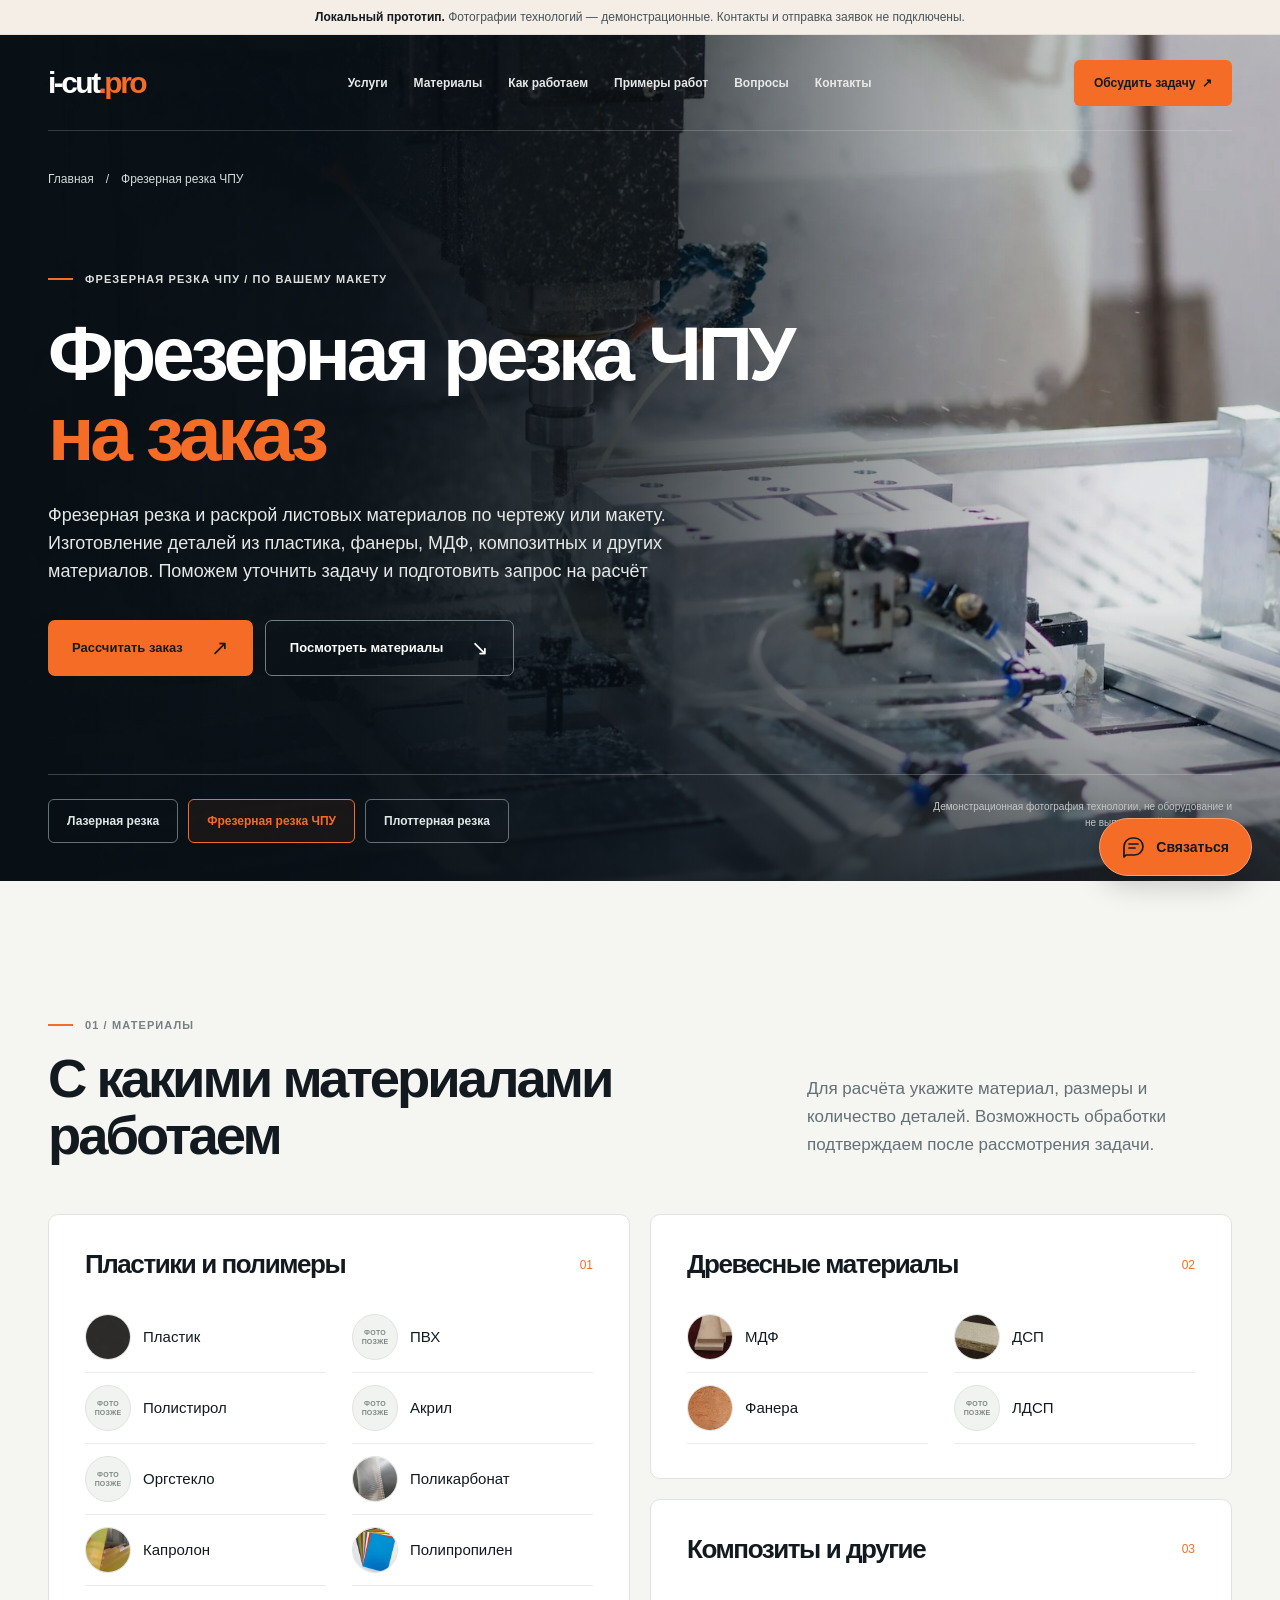
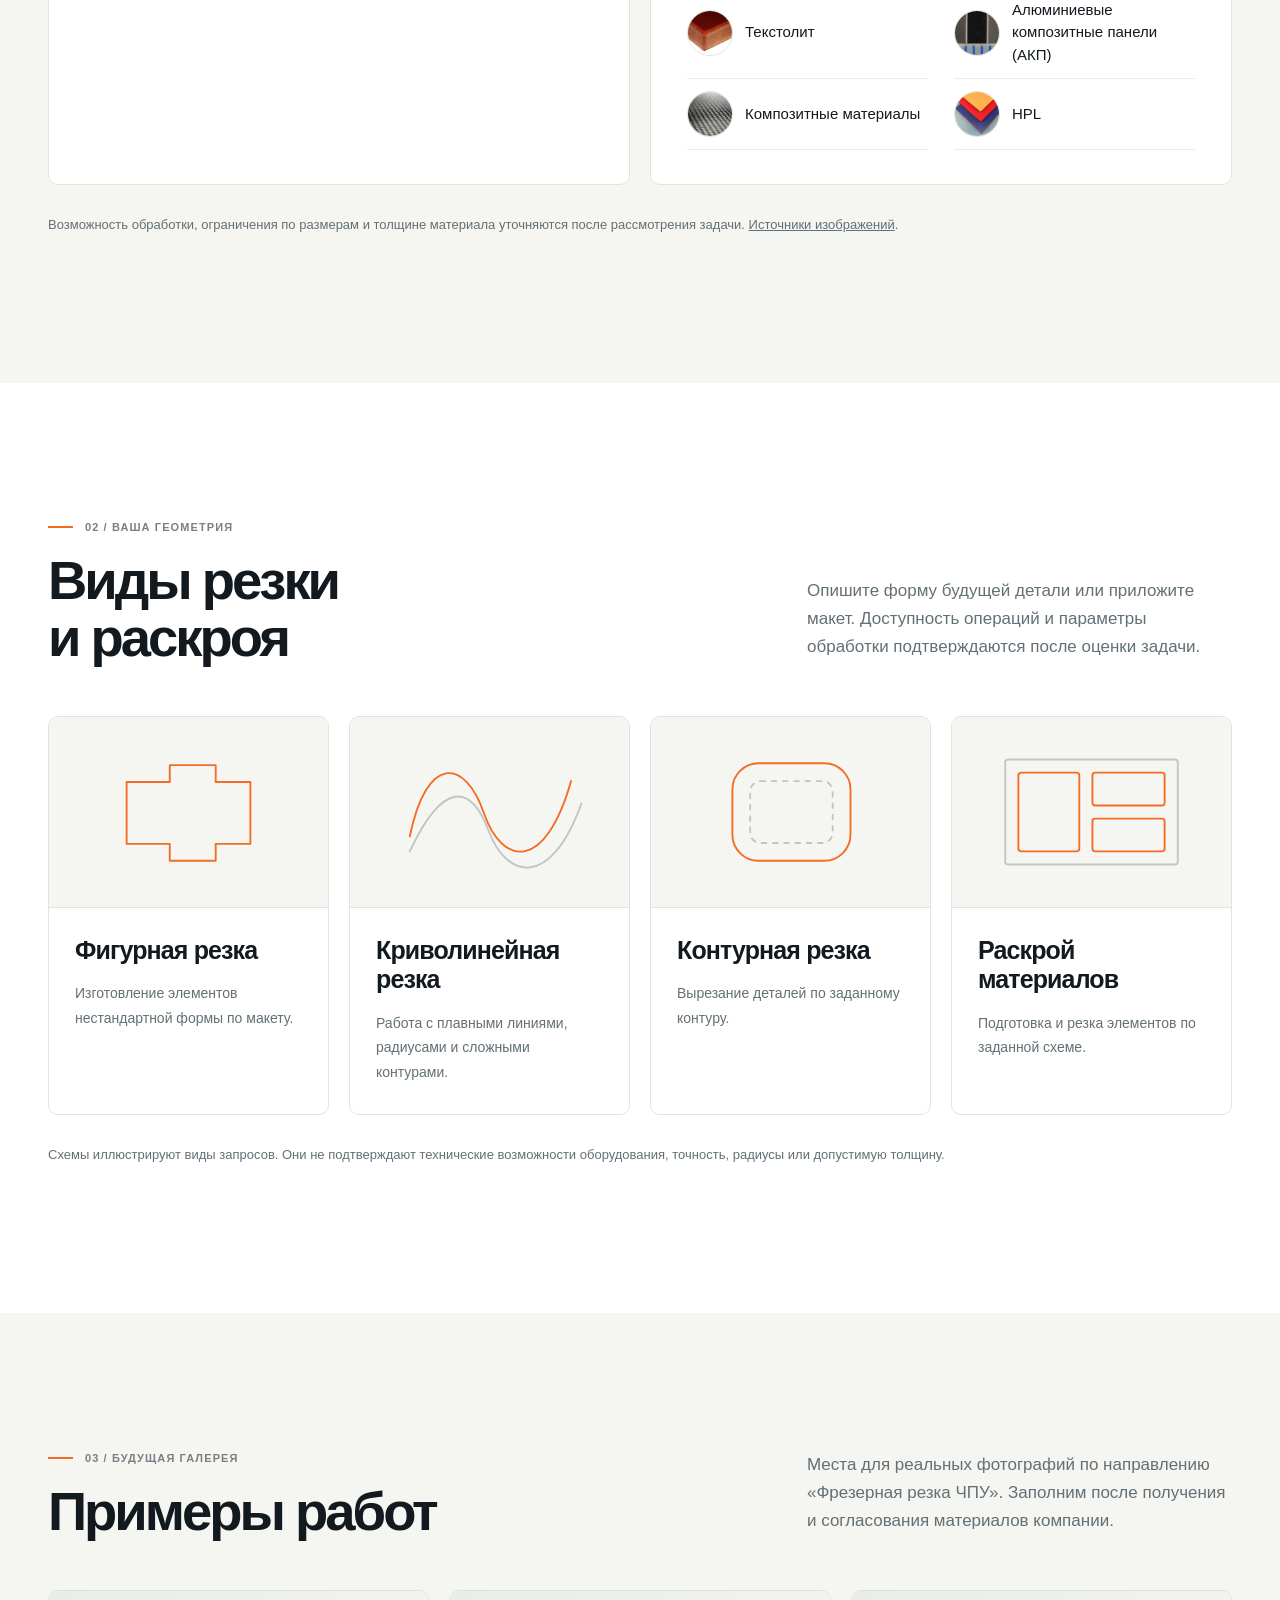
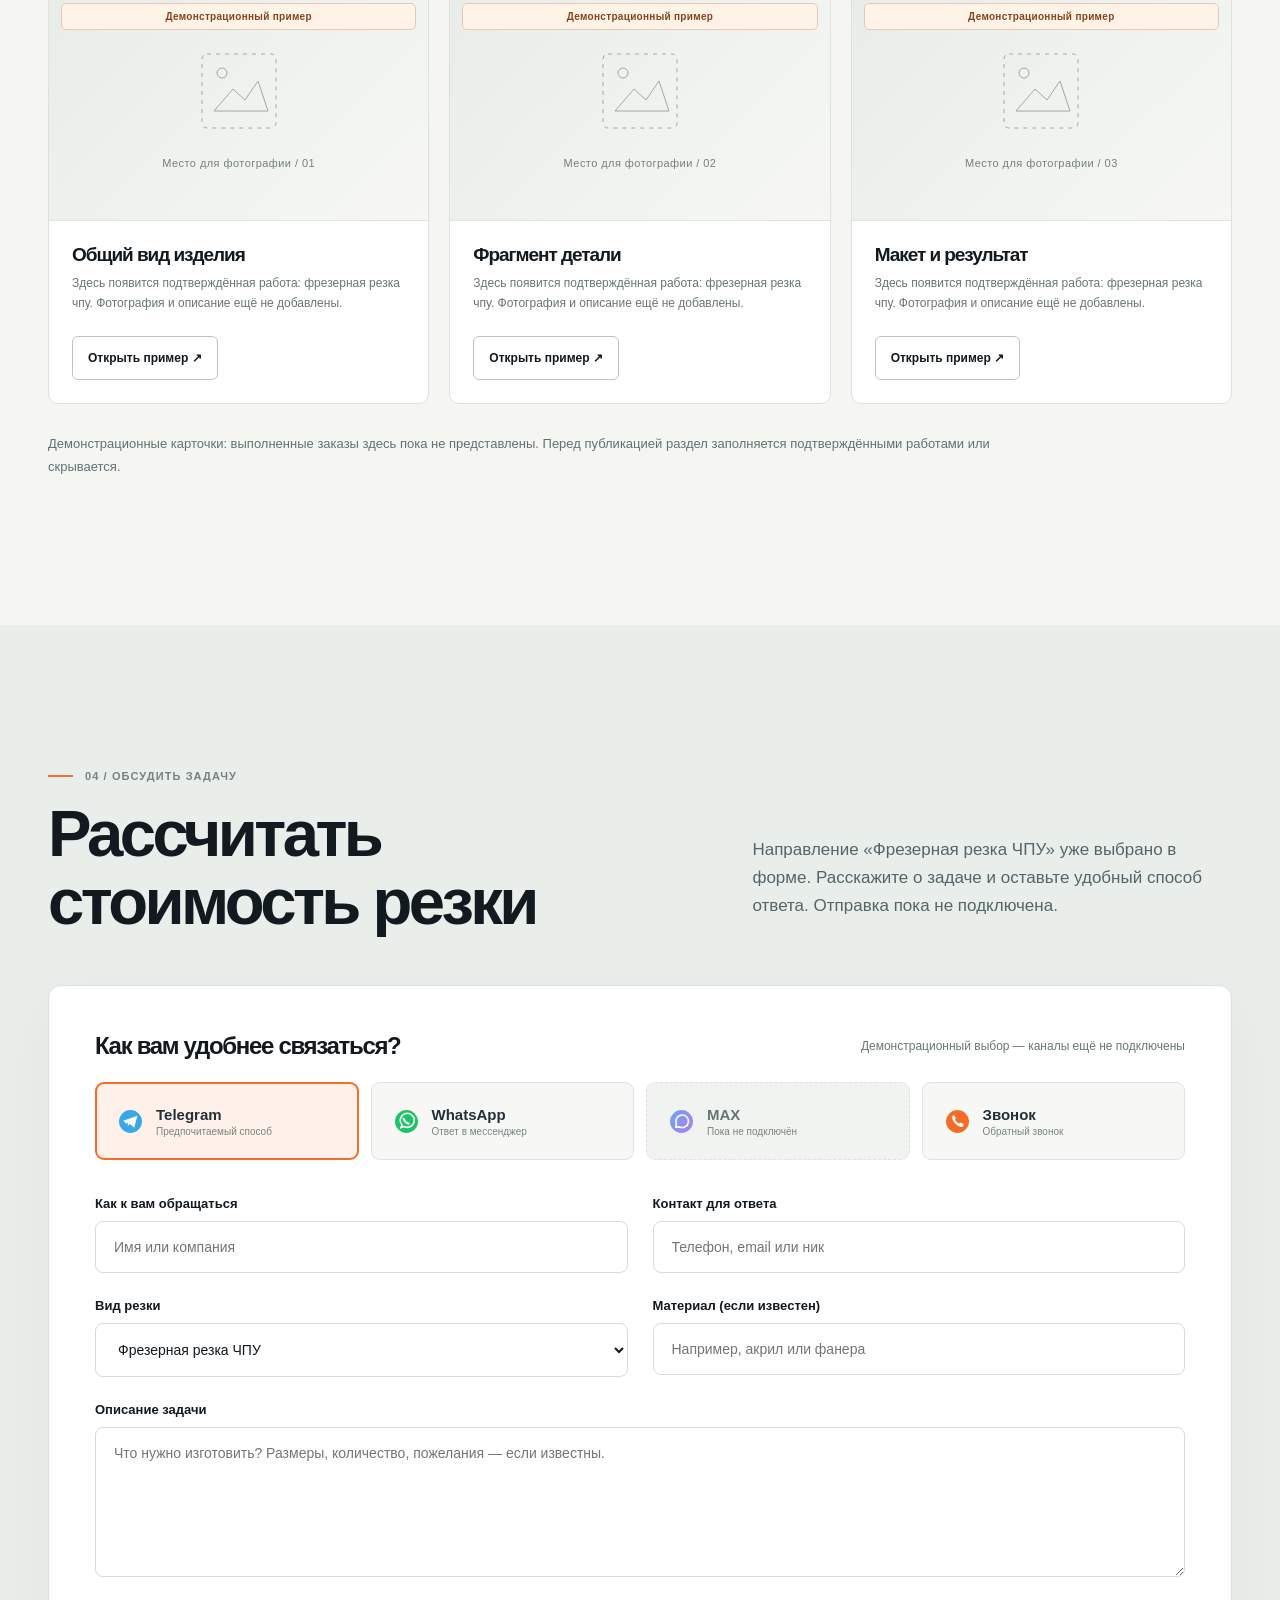
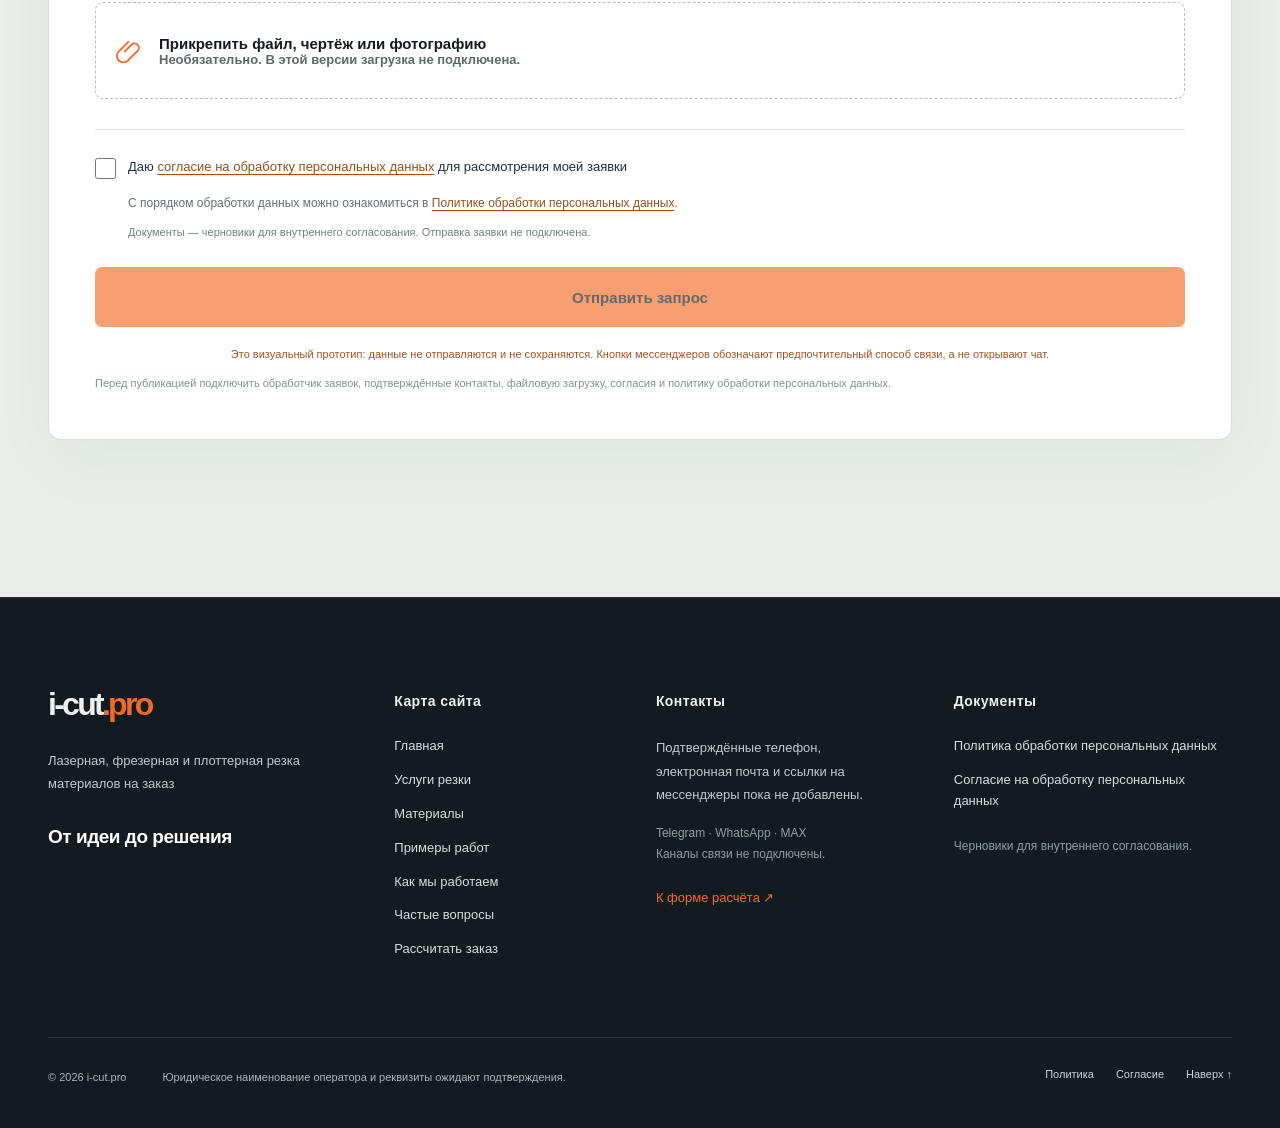
==== cnc-milling.html @ 3f5ff3dc "Prepare current i-cut preview for GitHub Pages" ====
<!doctype html>
<html lang="ru">
<head>
<meta charset="utf-8">
<meta name="viewport" content="width=device-width, initial-scale=1">
<meta name="robots" content="noindex, nofollow, noarchive">
<meta name="theme-color" content="#11191e">
<title>Фрезерная резка ЧПУ — пластик, фанера, МДФ | i-cut.pro</title>
<meta name="description" content="Фрезерная резка ЧПУ пластика, фанеры, МДФ, оргстекла, композитов и других материалов. Фигурная и контурная резка, раскрой на заказ">
<!-- Будущий canonical: включить только при согласованной публикации на финальном HTTPS-адресе.

-->
<link rel="icon" href="data:,">
<link rel="stylesheet" href="v3.css?v=hero-max-1">
<link rel="stylesheet" href="legal.css?v=2">
<link rel="stylesheet" href="sticky-images.css?v=1">
<link rel="stylesheet" href="technology-pages.css?v=3">
<script src="v3.js?v=mobile-sliders-1" defer></script>
<script src="legal-ui.js?v=2" defer></script>
<script src="sticky-header.js?v=1" defer></script>
<script src="analytics-config.js?v=2" defer></script>
<script src="analytics.js?v=2" defer></script>
<link rel="stylesheet" href="portfolio-modal.css?v=4">
<script src="portfolio-config.js?v=1" defer></script>
<script src="portfolio-data.js?v=1" defer></script>
<script src="portfolio-modal.js?v=5" defer></script>
</head>
<body class="technology-page technology-page--milling">
<a class="skip-link" href="#main">К содержанию</a>
<div class="notice"><strong>Локальный прототип.</strong> Фотографии технологий — демонстрационные. Контакты и отправка заявок не подключены.</div>
<main id="main">
<section class="hero" id="top">
<picture class="technology-visual"><img src="assets/v3-quality/milling-1600.webp" srcset="assets/v3-quality/milling-1200.webp 1200w, assets/v3-quality/milling-1600.webp 1600w" sizes="100vw" width="1600" height="1068" alt="Демонстрационное фото фрезерования детали на станке ЧПУ" fetchpriority="high" decoding="async"></picture>
<div class="shell">
<header class="header">
      <a class="logo" href="index.html?v=20261026-final-2#top" aria-label="i-cut.pro">i-cut<span>.pro</span></a>
      <button class="menu-button" type="button" aria-expanded="false" aria-controls="site-nav" aria-label="Открыть меню">Меню ☰</button>
      <nav id="site-nav" class="nav-links" aria-label="Основная навигация"><a href="index.html?v=20261026-final-2#services">Услуги</a><a href="#materials">Материалы</a><a href="index.html?v=20261026-final-2#process">Как работаем</a><a href="#portfolio">Примеры работ</a><a href="index.html?v=20261026-final-2#faq">Вопросы</a><a href="#contact">Контакты</a></nav>
      <a class="nav-cta" href="#contact">Обсудить задачу &nbsp;↗</a>
    </header>
<nav class="breadcrumbs" aria-label="Хлебные крошки"><a href="index.html?v=20261026-final-2">Главная</a><span aria-hidden="true">/</span><span aria-current="page">Фрезерная резка ЧПУ</span></nav>
<div class="hero-body"><div class="eyebrow">ФРЕЗЕРНАЯ РЕЗКА ЧПУ / ПО ВАШЕМУ МАКЕТУ</div><h1>Фрезерная резка ЧПУ<br><span>на заказ</span></h1><p class="hero-lede">Фрезерная резка и раскрой листовых материалов по чертежу или макету. Изготовление деталей из пластика, фанеры, МДФ, композитных и других материалов. Поможем уточнить задачу и подготовить запрос на расчёт</p><div class="hero-actions"><a class="btn btn-orange" href="#contact">Рассчитать заказ <span class="arrow">↗</span></a><a class="btn btn-outline-dark" href="#materials">Посмотреть материалы <span class="arrow">↘</span></a></div></div>
<div class="hero-bottom"><nav class="technology-links" aria-label="Технологии резки"><a href="laser-cutting.html?v=20261026-final-2">Лазерная резка</a><a href="cnc-milling.html?v=20261026-final-2" aria-current="page">Фрезерная резка ЧПУ</a><a href="plotter-cutting.html?v=20261026-final-2">Плоттерная резка</a></nav><p class="visual-disclaimer">Демонстрационная фотография технологии, не оборудование и не выполненный заказ i-cut.pro.</p></div>
</div></section>
<section class="section technology-materials" id="materials"><div class="shell"><div class="section-top"><div><div class="eyebrow">01 / МАТЕРИАЛЫ</div><h2>С какими материалами работаем</h2></div><p>Для расчёта укажите материал, размеры и количество деталей. Возможность обработки подтверждаем после рассмотрения задачи.</p></div><div class="material-groups material-groups--three"><article class="material-group"><div class="group-top"><h3>Пластики и полимеры</h3><span class="group-mark">01</span></div><ul class="material-list"><li data-material><img class="material-thumb" src="assets/material-thumbs-licensed-20261026/assets/plastic.webp" width="256" height="256" alt="Иллюстративный образец: пластик" loading="lazy" decoding="async"><span class="material-name">Пластик</span></li><li data-material><span class="material-thumb material-thumb--pending" role="img" aria-label="Фотография материала пока не подобрана" title="Фото пока не подобрано"><span aria-hidden="true">ФОТО<br>ПОЗЖЕ</span></span><span class="material-name">ПВХ</span></li><li data-material><span class="material-thumb material-thumb--pending" role="img" aria-label="Фотография материала пока не подобрана" title="Фото пока не подобрано"><span aria-hidden="true">ФОТО<br>ПОЗЖЕ</span></span><span class="material-name">Полистирол</span></li><li data-material><span class="material-thumb material-thumb--pending" role="img" aria-label="Фотография материала пока не подобрана" title="Фото пока не подобрано"><span aria-hidden="true">ФОТО<br>ПОЗЖЕ</span></span><span class="material-name">Акрил</span></li><li data-material><span class="material-thumb material-thumb--pending" role="img" aria-label="Фотография материала пока не подобрана" title="Фото пока не подобрано"><span aria-hidden="true">ФОТО<br>ПОЗЖЕ</span></span><span class="material-name">Оргстекло</span></li><li data-material><img class="material-thumb" src="assets/material-thumbs-licensed-20261026/assets/polycarbonate.webp" width="256" height="256" alt="Иллюстративный образец: сотовый поликарбонат" loading="lazy" decoding="async"><span class="material-name">Поликарбонат</span></li><li data-material><img class="material-thumb" src="assets/material-thumbs-licensed-20261026/assets/caprolon.webp" width="256" height="256" alt="Иллюстративный образец: капролон" loading="lazy" decoding="async"><span class="material-name">Капролон</span></li><li data-material><img class="material-thumb" src="assets/material-thumbs-licensed-20261026/assets/polypropylene.webp" width="256" height="256" alt="Иллюстративный образец: полипропилен" loading="lazy" decoding="async"><span class="material-name">Полипропилен</span></li></ul></article><article class="material-group"><div class="group-top"><h3>Древесные материалы</h3><span class="group-mark">02</span></div><ul class="material-list"><li data-material><img class="material-thumb" src="assets/material-thumbs-licensed-20261026/assets/mdf.webp" width="256" height="256" alt="Иллюстративный образец: мдф" loading="lazy" decoding="async"><span class="material-name">МДФ</span></li><li data-material><img class="material-thumb" src="assets/material-thumbs-licensed-20261026/assets/chipboard.webp" width="256" height="256" alt="Иллюстративный образец: дсп" loading="lazy" decoding="async"><span class="material-name">ДСП</span></li><li data-material><img class="material-thumb" src="assets/material-thumbs-licensed-20261026/assets/plywood.webp" width="256" height="256" alt="Иллюстративный образец: фанера" loading="lazy" decoding="async"><span class="material-name">Фанера</span></li><li data-material><span class="material-thumb material-thumb--pending" role="img" aria-label="Фотография материала пока не подобрана" title="Фото пока не подобрано"><span aria-hidden="true">ФОТО<br>ПОЗЖЕ</span></span><span class="material-name">ЛДСП</span></li></ul></article><article class="material-group"><div class="group-top"><h3>Композиты и другие</h3><span class="group-mark">03</span></div><ul class="material-list"><li data-material><img class="material-thumb" src="assets/material-thumbs-licensed-20261026/assets/textolite.webp" width="256" height="256" alt="Иллюстративный образец: текстолит" loading="lazy" decoding="async"><span class="material-name">Текстолит</span></li><li data-material><img class="material-thumb" src="assets/material-thumbs-licensed-20261026/assets/acp.webp" width="256" height="256" alt="Иллюстративный образец: алюминиевые композитные панели (акп)" loading="lazy" decoding="async"><span class="material-name">Алюминиевые композитные панели (АКП)</span></li><li data-material><img class="material-thumb" src="assets/material-thumbs-licensed-20261026/assets/composites.webp" width="256" height="256" alt="Иллюстративный образец: углепластик — пример композитного материала" loading="lazy" decoding="async"><span class="material-name">Композитные материалы</span></li><li data-material><img class="material-thumb" src="assets/material-thumbs-licensed-20261026/assets/hpl.webp" width="256" height="256" alt="Иллюстративный образец: hpl" loading="lazy" decoding="async"><span class="material-name">HPL</span></li></ul></article></div><p class="technology-footnote">Возможность обработки, ограничения по размерам и толщине материала уточняются после рассмотрения задачи. <a href="assets/material-thumbs-licensed-20261026/attribution.html">Источники изображений</a>.</p></div></section>
<section class="section" id="cutting-types"><div class="shell"><div class="section-top"><div><div class="eyebrow">02 / ВАША ГЕОМЕТРИЯ</div><h2>Виды резки<br>и раскроя</h2></div><p>Опишите форму будущей детали или приложите макет. Доступность операций и параметры обработки подтверждаются после оценки задачи.</p></div><div class="cutting-grid"><article class="cutting-card"><div class="cutting-visual"><svg viewBox="0 0 240 160" aria-hidden="true" stroke="#f46c26" stroke-width="2"><path d="M54 114V48h46V30h49v18h37v66h-37v18h-49v-18Z"/></svg></div><div class="cutting-copy"><h3>Фигурная резка</h3><p>Изготовление элементов нестандартной формы по макету.</p></div></article><article class="cutting-card"><div class="cutting-visual"><svg viewBox="0 0 240 160" aria-hidden="true" stroke="#f46c26" stroke-width="2"><path d="M35 106C53 18 94 23 114 81S180 143 207 47"/><path d="M35 122C70 47 100 49 119 100S185 163 218 71" stroke="#bdc8c5"/></svg></div><div class="cutting-copy"><h3>Криволинейная резка</h3><p>Работа с плавными линиями, радиусами и сложными контурами.</p></div></article><article class="cutting-card"><div class="cutting-visual"><svg viewBox="0 0 240 160" aria-hidden="true" stroke="#f46c26" stroke-width="2"><rect x="58" y="28" width="126" height="104" rx="28"/><rect x="77" y="47" width="88" height="66" rx="11" stroke-dasharray="5 7" stroke="#bdc8c5"/></svg></div><div class="cutting-copy"><h3>Контурная резка</h3><p>Вырезание деталей по заданному контуру.</p></div></article><article class="cutting-card"><div class="cutting-visual"><svg viewBox="0 0 240 160" aria-hidden="true" stroke="#f46c26" stroke-width="2"><rect x="28" y="24" width="184" height="112" rx="3" stroke="#bdc8c5"/><rect x="42" y="38" width="65" height="84" rx="3"/><rect x="121" y="38" width="77" height="35" rx="3"/><rect x="121" y="87" width="77" height="35" rx="3"/></svg></div><div class="cutting-copy"><h3>Раскрой материалов</h3><p>Подготовка и резка элементов по заданной схеме.</p></div></article></div><p class="technology-footnote">Схемы иллюстрируют виды запросов. Они не подтверждают технические возможности оборудования, точность, радиусы или допустимую толщину.</p></div></section>
<!-- Если реальных кейсов нет к публикации, добавьте hidden этому section и удалите ссылку #portfolio из шапки. -->
<section class="section technology-portfolio" id="portfolio" data-demo-portfolio><div class="shell"><div class="section-top"><div><div class="eyebrow">03 / БУДУЩАЯ ГАЛЕРЕЯ</div><h2>Примеры работ</h2></div><p>Места для реальных фотографий по направлению «Фрезерная резка ЧПУ». Заполним после получения и согласования материалов компании.</p></div><div class="portfolio-grid"><article class="project-card" data-portfolio-card="milling-gallery-demo"><div class="project-picture"><b class="portfolio-demo-badge">Демонстрационный пример</b><svg viewBox="0 0 100 100" fill="none" stroke="currentColor" stroke-width="1" aria-hidden="true"><rect x="13" y="13" width="74" height="74" rx="5" stroke-dasharray="4 5"/><path d="M25 70 44 48 56 59 69 40 79 70Z"/><circle cx="33" cy="32" r="5"/></svg><span>Место для фотографии / 01</span></div><div class="project-body"><h3>Общий вид изделия</h3><p>Здесь появится подтверждённая работа: фрезерная резка чпу. Фотография и описание ещё не добавлены.</p><button type="button" class="portfolio-open" data-portfolio-open="milling-gallery-demo" aria-haspopup="dialog" aria-controls="portfolio-dialog">Открыть пример <span aria-hidden="true">↗</span></button></div></article><article class="project-card" data-portfolio-card="milling-single-demo"><div class="project-picture"><b class="portfolio-demo-badge">Демонстрационный пример</b><svg viewBox="0 0 100 100" fill="none" stroke="currentColor" stroke-width="1" aria-hidden="true"><rect x="13" y="13" width="74" height="74" rx="5" stroke-dasharray="4 5"/><path d="M25 70 44 48 56 59 69 40 79 70Z"/><circle cx="33" cy="32" r="5"/></svg><span>Место для фотографии / 02</span></div><div class="project-body"><h3>Фрагмент детали</h3><p>Здесь появится подтверждённая работа: фрезерная резка чпу. Фотография и описание ещё не добавлены.</p><button type="button" class="portfolio-open" data-portfolio-open="milling-single-demo" aria-haspopup="dialog" aria-controls="portfolio-dialog">Открыть пример <span aria-hidden="true">↗</span></button></div></article><article class="project-card" data-portfolio-card="milling-empty-demo"><div class="project-picture"><b class="portfolio-demo-badge">Демонстрационный пример</b><svg viewBox="0 0 100 100" fill="none" stroke="currentColor" stroke-width="1" aria-hidden="true"><rect x="13" y="13" width="74" height="74" rx="5" stroke-dasharray="4 5"/><path d="M25 70 44 48 56 59 69 40 79 70Z"/><circle cx="33" cy="32" r="5"/></svg><span>Место для фотографии / 03</span></div><div class="project-body"><h3>Макет и результат</h3><p>Здесь появится подтверждённая работа: фрезерная резка чпу. Фотография и описание ещё не добавлены.</p><button type="button" class="portfolio-open" data-portfolio-open="milling-empty-demo" aria-haspopup="dialog" aria-controls="portfolio-dialog">Открыть пример <span aria-hidden="true">↗</span></button></div></article></div><p class="technology-footnote">Демонстрационные карточки: выполненные заказы здесь пока не представлены. Перед публикацией раздел заполняется подтверждёнными работами или скрывается.</p></div></section>
<section class="contact" id="contact"><div class="shell"><div class="contact-head"><div><div class="eyebrow">04 / ОБСУДИТЬ ЗАДАЧУ</div><h2>Рассчитать<br>стоимость резки</h2></div><p>Направление «Фрезерная резка ЧПУ» уже выбрано в форме. Расскажите о задаче и оставьте удобный способ ответа. Отправка пока не подключена.</p></div><form class="contact-form" aria-label="Демонстрационная форма заявки" aria-describedby="demo-status">
      <div class="form-top"><h3>Как вам удобнее связаться?</h3><span>Демонстрационный выбор — каналы ещё не подключены</span></div>
      <input type="hidden" name="preferred_method" value="Telegram">
      <input type="hidden" name="starting_point" value="">
      <p class="route-selection" role="status" hidden></p>
      <div class="contact-methods" role="group" aria-label="Предпочитаемый канал для ответа">
        <button class="contact-choice" type="button" aria-pressed="true" data-method="Telegram"><svg viewBox="0 0 24 24" aria-hidden="true"><circle cx="12" cy="12" r="11" fill="#37A8E5"/><path d="M5 11.3 18.6 6.5 15.6 18l-4.1-3.6-2.3 2 .6-4 7.2-4.3-9 6Z" fill="#fff"/></svg><span>Telegram<span class="choice-note">Предпочитаемый способ</span></span></button>
        <button class="contact-choice" type="button" aria-pressed="false" data-method="WhatsApp"><svg viewBox="0 0 24 24" aria-hidden="true"><circle cx="12" cy="12" r="11" fill="#20C466"/><path d="M6.8 17.8l.8-2.6a6.7 6.7 0 1 1 2 1.6z" fill="none" stroke="#fff" stroke-width="1.5"/><path d="M9.2 9.4c.8 2.3 2.4 3.9 4.8 4.7" fill="none" stroke="#fff" stroke-width="1.9" stroke-linecap="round"/></svg><span>WhatsApp<span class="choice-note">Ответ в мессенджер</span></span></button>
        <button class="contact-choice max-choice" type="button" aria-pressed="false" data-method="MAX" disabled aria-describedby="max-channel-status"><svg viewBox="0 0 24 24" aria-hidden="true"><defs><linearGradient id="max-gradient" x1="0" y1="0" x2="1" y2="1"><stop stop-color="#237cff"/><stop offset="1" stop-color="#8a42e8"/></linearGradient></defs><circle cx="12" cy="12" r="11" fill="url(#max-gradient)"/><path d="M6.5 17.5 7.1 14a6 6 0 1 1 3 3.2Z" fill="none" stroke="#fff" stroke-width="1.6" stroke-linejoin="round"/></svg><span>MAX<span class="choice-note" id="max-channel-status">Пока не подключён</span></span></button>
        <button class="contact-choice" type="button" aria-pressed="false" data-method="Звонок"><svg viewBox="0 0 24 24" aria-hidden="true"><circle cx="12" cy="12" r="11" fill="#f46c26"/><path d="M8.5 5.8 6.7 7.2c-.2 4.6 5.5 10.3 10 10l1.5-2.3-3.1-2-1.6 1c-1.9-.8-3.2-2.1-4-4l1-1.3z" fill="#fff"/></svg><span>Звонок<span class="choice-note">Обратный звонок</span></span></button>
      </div>
      <div class="fields">
        <label>Как к вам обращаться<input type="text" name="name" autocomplete="name" placeholder="Имя или компания"></label>
        <label>Контакт для ответа<input type="text" name="contact" autocomplete="off" placeholder="Телефон, email или ник"></label>
        <label>Вид резки<select name="type"><option value="unsure">Нужна консультация</option><option value="laser">Лазерная резка</option><option value="milling" selected>Фрезерная резка ЧПУ</option><option value="plotter">Плоттерная резка</option><option value="shape">Фигурная / контурная резка</option><option value="other">Другая задача по раскрою</option></select></label>
        <label>Материал (если известен)<input type="text" name="material" placeholder="Например, акрил или фанера"></label>
        <label class="full">Описание задачи<textarea name="task" placeholder="Что нужно изготовить? Размеры, количество, пожелания — если известны."></textarea></label>
        <label class="attachment full" aria-disabled="true"><svg viewBox="0 0 24 24" aria-hidden="true"><path d="M8 12.5 14.5 6a4 4 0 0 1 5.5 5.8l-9.4 9.4a6 6 0 0 1-8.4-8.5l9.2-9.2" fill="none" stroke="#f46c26" stroke-width="1.7" stroke-linecap="round"/></svg><span><strong>Прикрепить файл, чертёж или фотографию</strong><br>Необязательно. В этой версии загрузка не подключена.</span><input type="file" name="file" disabled aria-describedby="demo-status"></label>
      </div>
      <div class="consent-block">
        <div class="consent-row"><input id="personal-data-agreement" type="checkbox" name="personal_data_consent" value="accepted" required aria-describedby="consent-draft-note"><label for="personal-data-agreement">Даю <a href="personal-data-consent.html?v=20261026-final-2" target="_blank" rel="noopener">согласие на обработку персональных данных</a> для рассмотрения моей заявки</label></div>
        <p class="consent-policy">С порядком обработки данных можно ознакомиться в <a href="privacy.html?v=20261026-final-2" target="_blank" rel="noopener">Политике обработки персональных данных</a>.</p>
        <p class="consent-draft-note" id="consent-draft-note">Документы — черновики для внутреннего согласования. Отправка заявки не подключена.</p>
        <input type="hidden" name="consent_document_version" value="draft-2026-10-24-v1">
      </div>
      <button class="form-submit" type="submit" disabled aria-describedby="demo-status">Отправить запрос</button>
      <p class="form-note prototype-warning" id="demo-status">Это визуальный прототип: данные не отправляются и не сохраняются. Кнопки мессенджеров обозначают предпочтительный способ связи, а не открывают чат.</p>
      <p class="legal">Перед публикацией подключить обработчик заявок, подтверждённые контакты, файловую загрузку, согласия и политику обработки персональных данных.</p>
    </form></div></section>
</main>
<footer class="site-footer"><div class="shell"><div class="footer-grid">
<section class="footer-company" aria-label="Компания"><a class="logo" href="index.html?v=20261026-final-2#top" aria-label="i-cut.pro — главная">i-cut<span>.pro</span></a><p>Лазерная, фрезерная и плоттерная резка материалов на заказ</p><p class="footer-slogan">От идеи до решения</p></section>
<nav class="footer-nav" aria-label="Карта сайта"><h2>Карта сайта</h2><a href="index.html?v=20261026-final-2#top">Главная</a><a href="index.html?v=20261026-final-2#services">Услуги резки</a><a href="index.html?v=20261026-final-2#materials">Материалы</a><a href="index.html?v=20261026-final-2#portfolio">Примеры работ</a><a href="index.html?v=20261026-final-2#process">Как мы работаем</a><a href="index.html?v=20261026-final-2#faq">Частые вопросы</a><a href="#contact">Рассчитать заказ</a></nav>
<section class="footer-contacts" aria-labelledby="footer-contacts-title"><h2 id="footer-contacts-title">Контакты</h2><p>Подтверждённые телефон, электронная почта и ссылки на мессенджеры пока не добавлены.</p><p class="footer-muted">Telegram · WhatsApp · MAX<br>Каналы связи не подключены.</p><a class="footer-inquiry" href="#contact">К форме расчёта ↗</a></section>
<nav class="footer-documents" aria-label="Документы"><h2>Документы</h2><a href="privacy.html?v=20261026-final-2">Политика обработки персональных данных</a><a href="personal-data-consent.html?v=20261026-final-2">Согласие на обработку персональных данных</a><p class="footer-muted">Черновики для внутреннего согласования.</p></nav>
</div><div class="footer-bottom"><p>© 2026 i-cut.pro</p><p>Юридическое наименование оператора и реквизиты ожидают подтверждения.</p><div><a href="privacy.html?v=20261026-final-2">Политика</a><a href="personal-data-consent.html?v=20261026-final-2">Согласие</a><a href="#top">Наверх ↑</a></div></div></div></footer>


<aside class="quick-contact" aria-label="Быстрая связь">
  <section class="quick-panel" id="quick-panel" aria-labelledby="quick-title" hidden>
    <div class="quick-heading"><h2 id="quick-title">Обсудим вашу задачу</h2><button class="quick-close" type="button" aria-label="Закрыть меню связи">×</button></div>
    <p>Выберите способ ответа в форме. Контакты пока не подключены.</p>
    <div class="quick-options">
      <a href="#contact" data-contact-method="Telegram"><span class="quick-dot telegram" aria-hidden="true">➤</span><span>Telegram<small>Выбрать в форме</small></span><span aria-hidden="true">↗</span></a>
      <a href="#contact" data-contact-method="WhatsApp"><span class="quick-dot whatsapp" aria-hidden="true">◉</span><span>WhatsApp<small>Выбрать в форме</small></span><span aria-hidden="true">↗</span></a>
      <button class="quick-unavailable" type="button" disabled aria-label="MAX — контакт пока не указан"><span class="quick-dot max" aria-hidden="true"><svg viewBox="0 0 24 24" aria-hidden="true"><defs><linearGradient id="max-menu-gradient" x1="0" y1="0" x2="1" y2="1"><stop stop-color="#237cff"/><stop offset="1" stop-color="#8a42e8"/></linearGradient></defs><circle cx="12" cy="12" r="11" fill="url(#max-menu-gradient)"/><path d="M6.5 17.5 7.1 14a6 6 0 1 1 3 3.2Z" fill="none" stroke="#fff" stroke-width="1.6" stroke-linejoin="round"/></svg></span><span>MAX<small>Контакт пока не указан</small></span></button>
      <a href="#contact" data-contact-method="Звонок"><span class="quick-dot phone" aria-hidden="true">☎</span><span>Звонок<small>Выбрать в форме</small></span><span aria-hidden="true">↗</span></a>
    </div>
  </section>
  <button class="quick-toggle" type="button" aria-expanded="false" aria-controls="quick-panel" aria-label="Открыть меню связи"><svg viewBox="0 0 24 24" width="24" height="24" fill="none" stroke="currentColor" stroke-width="1.7" stroke-linecap="round" stroke-linejoin="round" aria-hidden="true"><path d="M21 11.5a8.5 8.5 0 0 1-8.5 8.5H4l-2 2V11.5A8.5 8.5 0 0 1 10.5 3h2A8.5 8.5 0 0 1 21 11.5Z"/><path d="M7 9h9M7 13h6"/></svg><span>Связаться</span></button>
</aside>

</body>
</html>
---- v3.css ----
:root{--ink:#121a20;--ink2:#19252c;--orange:#f46c26;--orange2:#ff813a;--paper:#fff;--ground:#f5f5f2;--mist:#eaeeeb;--line:#e0e4e0;--sub:#637075;--light:#edf0ed;--font:Inter,"Helvetica Neue",Arial,sans-serif}

    *{box-sizing:border-box}
html{scroll-behavior:smooth}
body{font-family:var(--font);margin:0;color:var(--ink);background:var(--paper);-webkit-font-smoothing:antialiased}
img{display:block;width:100%}
a{color:inherit}
button,input,textarea,select{font:inherit}
button{cursor:pointer}
button:disabled{cursor:not-allowed;opacity:.65}
input,textarea,select{width:100%;background:#fff;border:1px solid #d5dcda;padding:17px 18px;border-radius:8px;outline:none;color:var(--ink)}
input:focus,textarea:focus,select:focus,button:focus-visible,a:focus-visible{outline:2px solid var(--orange);outline-offset:3px}
textarea{min-height:150px;resize:vertical}
button{border:0}
h1,h2,h3,p{margin-top:0}
h1,h2,h3{letter-spacing:-.055em}
h2{font-size:clamp(41px,4.25vw,68px);line-height:1.05;margin-bottom:0;font-weight:790}
h3{font-size:24px;line-height:1.18}
p{line-height:1.65}
.shell{width:min(calc(100% - 96px),1310px);margin:0 auto}
.notice{background:#f4eee6;color:#485259;font-size:12px;padding:10px 24px;text-align:center;border-bottom:1px solid #e6ded6}
.notice strong{color:var(--ink)}
.eyebrow{display:flex;align-items:center;gap:12px;font-size:11px;letter-spacing:.10em;font-weight:780;text-transform:uppercase;color:#778084}
.eyebrow:before{content:"";background:var(--orange);width:25px;height:2px;flex:0 0 auto}
.section-top{display:grid;grid-template-columns:1.02fr .78fr;gap:100px;align-items:end;margin-bottom:50px}
.section-top h2{margin-top:19px}
.section-top p{font-size:17px;color:var(--sub);max-width:425px;justify-self:end;margin-bottom:5px}
.section{padding:138px 0 146px;scroll-margin-top:90px}
.line{border-top:1px solid var(--line)}
.btn{display:inline-flex;align-items:center;justify-content:center;gap:28px;min-height:56px;padding:16px 24px;border-radius:7px;text-decoration:none;font-weight:750;font-size:13px;transition:transform .2s,border-color .2s,background .2s}
.btn:hover{transform:translateY(-2px)}
.btn-orange{color:#161c1c;background:var(--orange)}
.btn-outline-dark{border:1px solid #718086;color:#fff;background:rgba(14,21,26,.2)}
.btn-outline-light{background:transparent;border:1px solid #c9d0cc;color:var(--ink)}
.arrow{font-size:21px;font-weight:400;line-height:1}

    .hero{background:#0a1116 url('assets/v3/hero-cnc-concept.jpg') center right/cover no-repeat;min-height:765px;color:white;position:relative}
.hero:after{position:absolute;content:"";inset:0;background:linear-gradient(90deg,#080f15 1%,rgba(8,15,21,.96) 28%,rgba(8,15,21,.75) 50%,rgba(8,15,21,.1) 86%),linear-gradient(0deg,rgba(8,15,21,.64),transparent 33%)}
.hero .shell{position:relative;z-index:1}
.header{height:96px;display:flex;align-items:center;justify-content:space-between;gap:30px;border-bottom:1px solid rgba(255,255,255,.18)}
.logo{font-weight:900;font-size:30px;letter-spacing:-.085em;text-decoration:none;white-space:nowrap}
.logo span{color:var(--orange)}
.nav-links{display:flex;align-items:center;gap:26px}
.nav-links a{font-size:12px;text-decoration:none;color:#e7e9e8;font-weight:650}
.nav-links a:hover{color:var(--orange)}
.nav-cta{font-size:12px;white-space:nowrap;text-decoration:none;background:var(--orange);color:var(--ink);padding:16px 20px;border-radius:6px;font-weight:790}
.menu-button{display:none;border:1px solid rgba(255,255,255,.3);background:transparent;color:white;padding:10px 13px;border-radius:6px}
.hero-body{min-height:565px;display:flex;flex-direction:column;justify-content:center;padding:76px 0 60px}
.hero-body .eyebrow{color:#dbdfdd}
.hero h1{font-size:clamp(70px,7.2vw,118px);line-height:.97;font-weight:830;margin:30px 0 30px;max-width:750px}
.hero h1 span{color:var(--orange)}
.hero-lede{font-size:19px;color:#e4e8e6;max-width:535px;line-height:1.55;margin-bottom:34px}
.hero-actions{display:flex;gap:12px;flex-wrap:wrap}
.hero-bottom{padding:24px 0 38px;border-top:1px solid rgba(255,255,255,.21);display:flex;justify-content:space-between;gap:32px;align-items:center;color:#e1e7e7}
.hero-bottom .micro{max-width:690px;display:flex;gap:46px}
.hero-bottom .micro span{font-size:12px;color:#d1d7d6;line-height:1.6}
.hero-bottom .micro i{display:inline-block;width:5px;height:5px;border-radius:100%;background:var(--orange);margin-right:9px;vertical-align:middle}
.visual-disclaimer{font-size:10px;color:#c0c6c6;max-width:255px;text-align:right}

    .services{background:#fff}
.services-grid{display:grid;grid-template-columns:repeat(3,minmax(0,1fr));gap:20px}
.service-card{border:1px solid var(--line);border-radius:11px;overflow:hidden;background:#fff;min-height:510px;display:flex;flex-direction:column}
.service-card .photo{height:250px;background:#dfe3e0;overflow:hidden}
.service-card .photo img{height:100%;object-fit:cover;transition:transform .35s}
.service-card:hover .photo img{transform:scale(1.035)}
.service-body{padding:30px 31px 31px;display:flex;flex:1;flex-direction:column}
.num{color:var(--orange);font-size:13px;font-weight:850;margin-bottom:14px}
.service-body h3{font-size:29px;margin-bottom:17px}
.service-body p{color:var(--sub);font-size:14px;line-height:1.65;max-width:300px;margin-bottom:18px}
.round-link{margin-top:auto;align-self:flex-end;width:44px;height:44px;border:1px solid #c9d0cd;border-radius:100%;display:grid;place-items:center;text-decoration:none;font-size:22px;transition:.2s}
.round-link:hover{background:var(--orange);border-color:var(--orange)}

    .materials{background:var(--ground)}
.materials-grid{display:grid;grid-template-columns:repeat(5,minmax(0,1fr));gap:16px}
.material-card{background:white;border:1px solid #e2e4e1;border-radius:9px;overflow:hidden;min-height:432px;display:flex;flex-direction:column}
.material-image{height:200px;background:#dfe4e1;overflow:hidden}
.material-image img{height:100%;object-fit:cover}
.material-body{padding:24px 20px 22px;display:flex;flex-direction:column;flex:1}
.material-body h3{font-size:20px;min-height:49px;margin-bottom:12px}
.material-body p{font-size:12.5px;color:#627074;line-height:1.65;margin-bottom:20px}
.material-body .num{margin-top:auto;margin-bottom:0}
.material-footnote{color:#697476;font-size:12px;line-height:1.6;max-width:990px;margin:28px 0 0}

    .dark-cta{padding:137px 0 148px;background:radial-gradient(ellipse at 80% 10%,#263842 0,transparent 45%),#10191f;color:white;position:relative;overflow:hidden}
.dark-cta:before{content:"";position:absolute;width:420px;height:420px;border:1px solid rgba(244,108,38,.11);border-radius:100%;left:-210px;bottom:-250px;box-shadow:0 0 0 80px rgba(244,108,38,.025),0 0 0 160px rgba(244,108,38,.018)}
.dark-cta .shell{position:relative}
.dark-cta .section-top{margin-bottom:48px}
.dark-cta .eyebrow{color:#b3bfc1}
.dark-cta .section-top p{color:#b9c4c6}
.dark-cta .section-top h2{max-width:700px}
.routes{display:grid;grid-template-columns:1fr 1fr;gap:21px}
.route{border:1px solid #5b6a70;border-radius:10px;padding:38px;min-height:370px;background:#15232a;display:flex;flex-direction:column;position:relative;overflow:hidden}
.route:last-child{border-color:var(--orange);background:linear-gradient(110deg,#19272e 0%,#1e2e34 100%)}
.route .route-title{font-size:12px;letter-spacing:.06em;color:#d9dfde;text-transform:uppercase}
.route .route-title b{color:var(--orange);margin-right:10px}
.route h3{font-size:38px;margin:57px 0 19px}
.route p{max-width:380px;font-size:15px;color:#c0cacc}
.route .btn{margin-top:auto;align-self:flex-start}
.route:last-child .btn{border:0;background:var(--orange);color:var(--ink)}

    .process{background:white}
.process-grid{display:grid;grid-template-columns:repeat(4,minmax(0,1fr));gap:25px;border-top:1px solid var(--line);padding-top:43px}
.step{min-height:230px;position:relative;padding-right:20px}
.step .index{color:var(--orange);font-size:17px;font-weight:800}
.step .bar{width:40px;height:40px;border:1px solid var(--orange);border-radius:100%;display:grid;place-items:center;font-size:15px;margin-bottom:28px}
.step h3{font-size:22px;margin:19px 0 14px}
.step p{font-size:14px;color:#718086;max-width:225px}
.step:after{content:"→";position:absolute;right:10px;top:65px;font-size:22px;color:#a1a9a9}
.step:last-child:after{display:none}

    .portfolio{background:#f6f7f4}
.portfolio-grid{display:grid;grid-template-columns:repeat(3,minmax(0,1fr));gap:20px}
.project-card{min-height:380px;border:1px solid #dbe2dd;border-radius:10px;overflow:hidden;background:white}
.project-placeholder{height:270px;background:repeating-linear-gradient(45deg,transparent,transparent 18px,rgba(255,255,255,.65) 18px,rgba(255,255,255,.65) 19px),linear-gradient(120deg,#dbe3e1,#e9edeb);display:grid;place-items:center;text-align:center;color:#87918e;position:relative}
.project-placeholder:before{content:"";border:1px solid rgba(101,116,111,.3);width:120px;height:120px;transform:rotate(24deg);position:absolute}
.project-placeholder span{z-index:1;background:rgba(246,248,245,.85);padding:12px 16px;border:1px solid #d4dcd7;font-size:12px;letter-spacing:.04em}
.project-card h3{margin:23px 23px 8px;font-size:19px}
.project-card p{font-size:12px;color:#697675;margin:0 23px}
.portfolio-intro{font-size:13px;color:#718086;margin-top:24px;max-width:850px}

    .faq{background:white}
.faq .section-top{margin-bottom:30px}
.faq-list{border-top:1px solid #dce3de}
.faq-list details{border-bottom:1px solid #dce3de;padding:0 2px}
.faq-list summary{list-style:none;cursor:pointer;display:flex;align-items:center;justify-content:space-between;gap:35px;padding:31px 0;font-weight:690;font-size:20px;letter-spacing:-.018em}
.faq-list summary::-webkit-details-marker{display:none}
.faq-list summary:after{content:"+";color:var(--orange);font-weight:400;font-size:29px;line-height:1}
.faq-list details[open] summary:after{content:"−"}
.faq-list details p{font-size:15px;line-height:1.8;color:#627176;max-width:880px;padding:0 0 30px;margin:0}

    .contact{background:#e9eeea;padding:145px 0 157px}
.contact-head{display:grid;grid-template-columns:1fr .75fr;gap:65px;align-items:end;margin-bottom:48px}
.contact-head h2{font-size:clamp(52px,5.1vw,83px);margin-top:18px}
.contact-head p{font-size:17px;color:#53656a;max-width:480px}
.contact-form{background:#fff;border:1px solid #d8e1dd;padding:46px;border-radius:13px;box-shadow:0 22px 70px rgba(20,42,34,.04)}
.contact-form .form-top{display:flex;align-items:center;justify-content:space-between;gap:20px;margin-bottom:22px}
.form-top h3{font-size:24px;margin:0}
.form-top span{font-size:12px;color:#687776}
.contact-methods{display:grid;grid-template-columns:repeat(3,1fr);gap:12px;margin-bottom:36px}
.contact-choice{background:#f7f8f6;padding:22px;display:flex;align-items:center;gap:13px;border:1px solid #dce4df;border-radius:9px;text-align:left;min-height:78px;font-size:15px;color:#233039;font-weight:690}
.contact-choice svg{width:25px;height:25px;flex:0 0 auto}
.contact-choice[aria-pressed=true]{background:#fff1e9;border:2px solid var(--orange);padding:21px}
.contact-choice .choice-note{display:block;font-size:10px;color:#788580;font-weight:500;margin-top:3px}
.fields{display:grid;grid-template-columns:1fr 1fr;gap:25px}
.fields label{font-size:13px;font-weight:700;display:block}
.fields label input,.fields label select,.fields label textarea{display:block;margin-top:10px;font-size:14px;font-weight:450}
.full{grid-column:1/-1}
.attachment{display:flex;align-items:center;gap:17px;border:1px dashed #b2bfba;border-radius:8px;min-height:97px;padding:20px;font-size:13px;color:#5a6b68;cursor:pointer}
.attachment input{border:0;display:none}
.attachment strong{font-size:15px;color:var(--ink)}
.attachment svg{width:26px;height:26px;flex:0 0 auto}
.form-submit{width:100%;background:var(--orange);color:var(--ink);min-height:60px;margin-top:26px;border-radius:7px;font-size:15px;font-weight:790}
.form-note{font-size:11px;color:#73817d;margin-top:18px;text-align:center;margin-bottom:0}
.prototype-warning{color:#a45125!important}
.legal{font-size:11px;color:#86918c;line-height:1.6;margin:12px 0 0}

    footer{background:#131d23;color:white;padding:48px 0}
.footer-inner{display:flex;justify-content:space-between;align-items:center;gap:20px}
.footer-inner .logo{font-size:28px}
.footer-inner p{font-size:12px;color:#a5b0b3;margin:0;max-width:490px}
.footer-inner a.top{text-decoration:none;color:#d7dfdf;font-size:12px}
.footer-inner a.top:hover{color:var(--orange)}

    @media(max-width:1100px){.shell{width:min(calc(100% - 56px),1310px)}
.nav-links{gap:14px}
.nav-links a{font-size:11px}
.services-grid{gap:14px}
.service-body{padding:25px}
.materials-grid{grid-template-columns:repeat(3,minmax(0,1fr))}
.material-card{min-height:400px}
.section{padding:105px 0}
.dark-cta{padding:110px 0}
.contact{padding:110px 0}
.section-top{gap:40px}
}

    @media(max-width:740px){.shell{width:calc(100% - 36px)}
.notice{font-size:10px;text-align:left;padding:8px 18px}
.header{height:74px}
.logo{font-size:27px}
.nav-cta{display:none}
.menu-button{display:block}
.nav-links{display:none;position:absolute;top:76px;left:18px;right:18px;background:#17242c;z-index:12;border:1px solid #506068;border-radius:9px;padding:18px;flex-direction:column;align-items:stretch;gap:0}
.nav-links.open{display:flex}
.nav-links a{font-size:14px;padding:13px 4px;border-bottom:1px solid rgba(255,255,255,.12)}
.nav-links a:last-child{border:0}
.hero{min-height:800px;background-position:65% center}
.hero:after{background:linear-gradient(90deg,rgba(6,13,19,.91),rgba(7,14,20,.45)),linear-gradient(0deg,rgba(6,13,19,.84),transparent 56%)}
.hero-body{min-height:590px;padding:75px 0 40px;justify-content:center}
.hero h1{font-size:clamp(57px,12vw,89px);margin:24px 0 25px}
.hero-lede{font-size:16px;max-width:420px;line-height:1.6}
.hero-bottom{padding:22px 0 33px}
.hero-bottom .micro{gap:14px;flex-direction:column}
.hero-bottom .micro span{font-size:11px}
.visual-disclaimer{font-size:9px;max-width:132px;align-self:flex-end}
.hero-actions{gap:9px}
.btn{min-height:50px;padding:13px 15px;font-size:12px;gap:12px}
.section{padding:87px 0 97px}
.section-top,.contact-head{display:block;margin-bottom:32px}
.section-top p,.contact-head p{max-width:none;font-size:14px;margin:22px 0 0}
.section-top h2{font-size:clamp(38px,8.7vw,56px)}
.services-grid{grid-template-columns:1fr}
.service-card{min-height:auto}
.service-card .photo{height:245px}
.service-body h3{font-size:27px}
.service-body{min-height:220px}
.materials-grid{grid-template-columns:repeat(2,minmax(0,1fr));gap:10px}
.material-card{min-height:390px}
.material-image{height:155px}
.material-body{padding:18px 15px 20px}
.material-body h3{font-size:18px;min-height:45px}
.material-body p{font-size:12px}
.dark-cta{padding:95px 0}
.routes{grid-template-columns:1fr}
.route{min-height:315px;padding:28px}
.route h3{font-size:31px;margin-top:43px}
.process-grid{grid-template-columns:repeat(2,1fr);gap:30px 16px}
.step{min-height:210px}
.step:after{display:none}
.portfolio-grid{grid-template-columns:1fr}
.project-card{min-height:330px}
.project-placeholder{height:220px}
.faq-list summary{font-size:17px;padding:25px 0}
.faq-list details p{font-size:14px}
.contact{padding:90px 0 105px}
.contact-head h2{font-size:52px}
.contact-form{padding:24px}
.contact-form .form-top{display:block}
.form-top span{display:block;margin-top:7px}
.contact-methods{grid-template-columns:1fr;gap:9px}
.contact-choice{min-height:62px;padding:13px 17px}
.contact-choice[aria-pressed=true]{padding:12px 16px}
.fields{grid-template-columns:1fr;gap:19px}
.full{grid-column:auto}
.footer-inner{flex-direction:column;align-items:flex-start}
}

    @media(max-width:420px){.hero{min-height:780px}
.hero h1{font-size:57px}
.materials-grid{grid-template-columns:1fr}
.material-card{min-height:unset}
.material-image{height:215px}
.material-body h3{min-height:unset}
.process-grid{grid-template-columns:1fr}
.step{min-height:0;border-bottom:1px solid var(--line);padding-bottom:17px}
.routes{gap:13px}
}

    @media(prefers-reduced-motion:reduce){html{scroll-behavior:auto}
*,*:before,*:after{transition:none!important}
}

  
/* Дополнения v3: доступность, маркировка иллюстраций и быстрая связь. */
.skip-link{position:fixed;left:18px;top:-100px;z-index:50;padding:14px 20px;background:white;color:var(--ink);border-radius:7px}
.skip-link:focus{top:12px}

.photo,.material-image{position:relative}
.concept-label{position:absolute;left:10px;bottom:10px;padding:5px 8px;border-radius:4px;background:rgba(9,17,22,.75);color:#fff;font-size:9px;line-height:1.4;letter-spacing:.01em;pointer-events:none}

summary:focus-visible{outline:2px solid var(--orange);outline-offset:4px}
.attachment[aria-disabled=true]{cursor:not-allowed}
.fields .attachment{display:flex}
.section-top>*{min-width:0}
.service-body h3,.material-body h3{overflow-wrap:break-word}
.nav-links a,.menu-button,.top{min-height:44px;display:inline-flex;align-items:center}
.menu-button{display:none}
.hero,.dark-cta,#contact{scroll-margin-top:18px}

.quick-contact{position:fixed;right:28px;bottom:max(24px,env(safe-area-inset-bottom));z-index:30;font-family:var(--font)}

.quick-toggle{display:flex;align-items:center;justify-content:center;gap:10px;min-height:58px;padding:16px 22px;border:1px solid #ff9e6d;border-radius:100px;background:var(--orange);color:var(--ink);font-size:14px;font-weight:750;box-shadow:0 8px 30px #0003}
.quick-toggle:hover{background:var(--orange2)}
.quick-toggle[aria-expanded=true]{background:#fff;color:var(--ink)}
.quick-panel{position:absolute;right:0;bottom:74px;width:320px;max-width:calc(100vw - 36px);max-height:calc(100dvh - 120px);overflow:auto;background:var(--ink2);border:1px solid #53636b;border-radius:14px;padding:23px;color:white;box-shadow:0 18px 60px #0005}
.quick-panel[hidden]{display:none}
.quick-heading{display:flex;align-items:center;gap:10px;justify-content:space-between}
.quick-heading h2{font-size:21px;letter-spacing:-.04em;line-height:1.2;font-weight:750}
.quick-close{width:38px;height:38px;background:transparent;color:white;border-radius:5px;font-size:28px;flex:none}
.quick-panel p{font-size:12px;color:#c5d1d3;margin:14px 0 20px}
.quick-options{display:grid;gap:9px}
.quick-options a{display:flex;align-items:center;gap:12px;padding:12px;border:1px solid #586970;border-radius:8px;text-decoration:none;background:#ffffff05;font-size:14px}
.quick-options a:hover{border-color:var(--orange);background:#ffffff0d}
.quick-options a>span:last-child{margin-left:auto}
.quick-options small{display:block;font-size:10px;color:#c3ced0;margin-top:4px}
.quick-dot{width:32px;height:32px;display:grid;place-items:center;border-radius:50%;color:white;flex:none;font-size:18px}
.telegram{background:#1787bd}
.whatsapp{background:#138444}
.phone{background:#d84c0b}

footer{padding-bottom:100px}

@media(max-width:740px){.menu-button{display:inline-flex}
.nav-links:not(.open){display:none}
.nav-links{top:74px}
.nav-links a{min-height:44px}
.quick-contact{right:18px;bottom:max(18px,env(safe-area-inset-bottom))}
.quick-toggle{width:58px;height:58px;padding:15px}
.quick-toggle>span{display:none}
.quick-panel{bottom:72px}
.attachment strong{font-size:13px}
.attachment svg{width:24px}
.form-submit{padding:16px;line-height:1.4}
.contact-head h2{font-size:clamp(42px,11vw,52px)}
}
.fields .attachment input{display:none}
@media(max-width:420px){.hero h1{font-size:clamp(50px,calc(20vw - 21px),57px)}}
.route-selection{font-size:13px;color:var(--sub);margin:0 0 20px}.route-selection[hidden]{display:none}

/* Нативные мобильные слайдеры. Сетки на ширине 768px и выше не меняются. */
.slider-controls{display:none}
@media(max-width:767px){
  .mobile-slider{display:grid;grid-template-columns:none;grid-auto-flow:column;grid-auto-columns:calc(100% - 34px);gap:14px;align-items:stretch;overflow-x:auto;overflow-y:hidden;scroll-snap-type:x mandatory;scroll-behavior:smooth;overscroll-behavior-x:contain;scrollbar-width:none;-webkit-overflow-scrolling:touch;padding:4px 0 12px;margin:-4px 0 -12px}
  .mobile-slider::-webkit-scrollbar{display:none}
  .mobile-slider:focus-visible{outline:2px solid var(--orange);outline-offset:6px;border-radius:5px}
  .mobile-slider>article{min-width:0;scroll-snap-align:start;scroll-snap-stop:always;height:auto}
  .mobile-slider .service-card{min-height:0}
  .mobile-slider .service-body{min-height:220px}
  .mobile-slider .material-card{min-height:0}
  .mobile-slider .material-image{height:215px;flex:none}
  .mobile-slider .material-body{min-height:195px}
  .mobile-slider .material-body h3{min-height:0}
  .mobile-slider .project-card{min-height:330px}
  .slider-controls{display:flex;justify-content:space-between;align-items:center;gap:16px;margin-top:20px}
  .slider-help{font-size:11px;line-height:1.5;color:var(--sub);max-width:185px;margin:0}
  .slider-navigation{display:flex;align-items:center;gap:8px;flex:none}
  .slider-navigation button{display:grid;place-items:center;width:44px;height:44px;border:1px solid #c9d0cd;border-radius:50%;background:transparent;color:var(--ink);font-size:21px}
  .slider-navigation button:hover{border-color:var(--orange)}
  .slider-navigation button[aria-disabled=true]{opacity:.4;cursor:default}
  .slider-position{font-size:11px;white-space:nowrap;font-variant-numeric:tabular-nums;color:var(--sub)}
  .routes{grid-template-columns:1fr}
  .process-grid{grid-template-columns:1fr;gap:30px;position:relative}
  .step{min-height:0;padding:0 0 20px 62px;border-bottom:1px solid var(--line)}
  .step .bar{position:absolute;left:0;top:0;margin:0;background:#fff;z-index:1}
  .step:not(:last-child):before{content:'';position:absolute;left:19.5px;top:40px;bottom:-31px;width:1px;background:var(--line)}
  .step:after{display:none}
  .step p{max-width:none}
  .step h3{margin-top:12px}
}
@media(max-width:380px){.slider-help{max-width:145px;font-size:10px}.slider-navigation{gap:5px}}
@media(prefers-reduced-motion:reduce){.mobile-slider{scroll-behavior:auto}}

/* Уточнение первого экрана и четвёртый канал связи. Слайдеры не затрагиваются. */
.hero h1{font-size:clamp(64px,6.2vw,100px);max-width:1020px;line-height:1.04;margin:28px 0 18px}
.hero-slogan{font-size:clamp(28px,2.6vw,38px);line-height:1.2;font-weight:700;letter-spacing:-.04em;color:#edf0ed;margin:0 0 26px}
.hero-lede{max-width:570px}
.contact-methods{grid-template-columns:repeat(4,minmax(0,1fr))}
.contact-choice{min-width:0}
.contact-choice.max-choice:disabled{opacity:1;color:#697476;background:#f1f3f0;border-style:dashed}
.max-choice svg{opacity:.65}
.quick-options .quick-unavailable{display:flex;align-items:center;gap:12px;padding:12px;border:1px dashed #586970;border-radius:8px;text-align:left;background:#ffffff05;color:#c3ced0;font-size:14px;opacity:1;cursor:not-allowed;width:100%}
.quick-unavailable .quick-dot{opacity:.65;background:transparent}
.quick-unavailable svg{width:32px;height:32px}
.quick-options .quick-unavailable small{display:block;font-size:10px;color:#c3ced0;margin-top:4px}
@media(min-width:741px) and (max-width:1100px){.contact-methods{grid-template-columns:repeat(2,minmax(0,1fr))}}
@media(max-width:740px){.hero h1{font-size:clamp(36px,10vw,64px);max-width:100%;line-height:1.08;margin:24px 0 18px}.hero-slogan{font-size:25px;margin-bottom:24px}.hero-lede{max-width:420px}.contact-methods{grid-template-columns:1fr}}
---- legal.css ----
/* Общий подвал и юридические документы: только изолированные селекторы. */
.site-footer{background:#131b20;color:#eef1f2;padding:88px 0 40px;border-top:1px solid #ffffff14}
.site-footer .footer-grid{display:grid;grid-template-columns:1.2fr .85fr 1fr 1.15fr;gap:56px;padding-bottom:64px}
.site-footer .logo{display:inline-block;margin-bottom:26px;font-size:32px}.site-footer .logo span{color:#f26a28}
.site-footer h2{font-size:14px;font-weight:750;letter-spacing:.03em;margin:6px 0 25px;line-height:1.4}
.site-footer p{font-size:13px;line-height:1.8;color:#c0c9cd;margin:0 0 16px}
.site-footer .footer-slogan{font-size:19px;font-weight:650;letter-spacing:-.025em;color:#fff;margin-top:24px}
.site-footer nav>a{display:block;font-size:13px;line-height:1.6;color:#d5dde0;text-decoration:none;margin-bottom:13px;width:fit-content}
.site-footer a:hover{color:#f26a28}.site-footer .footer-muted{color:#8e9da5;font-size:12px}
.site-footer .footer-inquiry{display:inline-block;margin-top:8px;color:#f26a28;font-size:13px;text-decoration:none}
.site-footer .footer-documents>p{margin-top:24px}.site-footer .footer-bottom{border-top:1px solid #ffffff20;padding-top:30px;display:grid;grid-template-columns:auto 1fr auto;gap:36px;align-items:start}
.site-footer .footer-bottom p{font-size:11px;margin:0;color:#a9b6bd}.site-footer .footer-bottom>div{display:flex;flex-wrap:wrap;gap:12px 22px}
.site-footer .footer-bottom a{font-size:11px;color:#c9d3d9;text-decoration:none}
.consent-block{margin-top:30px;padding-top:25px;border-top:1px solid #e0e4e0}
.consent-row{display:flex;align-items:flex-start;gap:12px}.consent-row input[type=checkbox]{appearance:auto;accent-color:#f46c26;width:21px;height:21px;flex:0 0 21px;padding:0;margin:3px 0 0;cursor:pointer}
.consent-row label{font-size:13px;line-height:1.8;color:#233039;cursor:pointer}.consent-block a{color:#92501f;text-decoration:underline;text-underline-offset:3px}
.consent-policy{font-size:12px;line-height:1.7;color:#637075;margin:14px 0 0 33px}.consent-draft-note{font-size:11px;color:#73817d;line-height:1.6;margin:10px 0 0 33px}
.legal-page{background:#fff}.legal-header{background:#131b20;color:#fff;border-bottom:1px solid #ffffff20}.legal-header-inner{display:flex;align-items:center;justify-content:space-between;gap:30px;min-height:98px}

.legal-main{padding:75px 0 120px}.legal-main>.shell{max-width:930px}.legal-back{font-size:13px;text-decoration:none;color:#637075;display:inline-block;padding:10px 0;margin-bottom:42px}
.legal-title .eyebrow{margin-bottom:24px}.legal-title h1{font-size:clamp(38px,4vw,60px);line-height:1.08;font-weight:780;margin:0 0 36px;overflow-wrap:break-word}
.draft-banner{background:#fff3e9;border:1px solid #f2d1b9;border-left:3px solid #f26a28;border-radius:8px;padding:25px 28px;margin-bottom:48px}
.draft-banner strong{font-size:16px;line-height:1.5;display:block}.draft-banner p{font-size:14px;color:#5d6262;margin:12px 0;line-height:1.8}.draft-banner small{font-size:11px;color:#737977}
.legal-toc{background:#f5f5f2;border:1px solid #e0e4e0;padding:30px;border-radius:9px;margin-bottom:55px}.legal-toc h2{font-size:23px;margin-bottom:22px;letter-spacing:-.03em}.legal-toc ol{padding-left:22px;margin:0}.legal-toc li{padding:6px 0 6px 5px;font-size:14px;line-height:1.7}.legal-toc a{text-underline-offset:4px;text-decoration-color:#bdc7c2}
.legal-copy section{scroll-margin-top:28px;padding:28px 0;border-top:1px solid #e0e4e0}.legal-copy h2{font-size:27px;line-height:1.25;letter-spacing:-.035em;margin-bottom:20px;overflow-wrap:break-word}.legal-copy p{font-size:16px;line-height:1.85;color:#4e5e63;margin-bottom:16px}.legal-copy .legal-missing{padding:18px 22px;background:#f5f5f2;border-radius:7px;font-size:14px;color:#637075}.legal-copy .legal-related{font-size:14px;margin-top:35px}.legal-copy a{color:#92501f;text-underline-offset:4px}
@media(max-width:1100px){.site-footer .footer-grid{grid-template-columns:repeat(2,minmax(0,1fr));gap:45px 64px}.site-footer .footer-bottom{grid-template-columns:1fr 1fr}.site-footer .footer-bottom>div{grid-column:1/-1}}
@media(max-width:740px){.site-footer{padding:64px 0 100px}.site-footer .footer-grid{grid-template-columns:1fr;gap:35px;padding-bottom:35px}.site-footer h2{margin:0 0 18px}.site-footer .logo{margin-bottom:18px}.site-footer .footer-company p{max-width:35ch}.site-footer nav>a{margin-bottom:7px;padding:4px 0}.site-footer .footer-bottom{grid-template-columns:1fr;gap:16px;padding-top:25px}.site-footer .footer-bottom>div{grid-column:auto}.consent-row label{font-size:12px}.consent-policy{font-size:11px}.consent-draft-note{font-size:10px}.legal-header-inner{padding:22px 0;align-items:flex-start;flex-direction:column;gap:10px}.legal-main{padding:40px 0 75px}.legal-back{margin-bottom:28px}.legal-title h1{font-size:38px;letter-spacing:-.045em}.draft-banner{padding:20px;margin-bottom:32px}.legal-toc{padding:23px;margin-bottom:35px}.legal-toc li{font-size:13px}.legal-copy h2{font-size:24px}.legal-copy p{font-size:14px}.legal-copy .legal-missing{padding:15px;font-size:13px}}

.legal-header>.shell{position:relative}.legal-header .header{border-bottom:0}
---- sticky-images.css ----
/* Только index.html. Общие стили и юридические страницы не меняются. */
:root{--sticky-header-height:96px}
.sticky-header-slot{height:var(--sticky-header-height)}
.sticky-header-bar{position:fixed;top:var(--sticky-header-top,0px);left:0;right:0;z-index:40;color:#fff;background:transparent;transition:background-color .18s,box-shadow .18s}
.sticky-header-bar>.shell{position:relative}
.sticky-header-bar.is-scrolled,.sticky-header-bar:has(.nav-links.open){background:#131b20;box-shadow:0 5px 20px #080f1522}
.sticky-header-bar.is-scrolled{border-bottom:1px solid #ffffff1a}
body.has-sticky-header{--anchor-gap:16px}
html:has(body.has-sticky-header){scroll-padding-top:var(--sticky-header-height)}
body.has-sticky-header main>[id]{scroll-margin-top:var(--anchor-gap)}
body.has-sticky-header :is(a,button,input,select,textarea,summary):focus-visible{scroll-margin-top:calc(var(--sticky-header-height) + var(--anchor-gap))}
.sticky-header-bar .nav-links{max-height:calc(100dvh - var(--sticky-header-height) - 100px);overflow-y:auto}
@media(max-width:740px){:root{--sticky-header-height:74px}.sticky-header-bar .nav-links{top:74px}}
@media(prefers-reduced-motion:reduce){.sticky-header-bar{transition:none}}

/* Сохраняются исходные cover, положение кадра и затемняющие градиенты. */
.hero{background-image:url('assets/v3-quality/hero-laser-2560.webp');background-image:image-set(url('assets/v3-quality/hero-laser-1600.webp') 1x,url('assets/v3-quality/hero-laser-2560.webp') 2x)}
@media(min-width:1601px){.hero{background-image:url('assets/v3-quality/hero-laser-2560.webp')}}
---- technology-pages.css ----
/* Дополнения к v3 только для внутренних страниц технологий. */
.technology-page .hero{background-image:none;min-height:0;isolation:isolate}
.technology-visual{position:absolute;inset:0;z-index:-1;overflow:hidden}
.technology-visual img{height:100%;object-fit:cover;object-position:65% center}
.technology-page .hero:after{z-index:-1}
.technology-page .hero-body{min-height:580px;padding:48px 0 68px}
.technology-page .hero h1{font-size:clamp(58px,6vw,90px);max-width:1100px;line-height:1.05;margin:28px 0}
.technology-page .hero-lede{max-width:680px;font-size:18px}
.breadcrumbs{display:flex;flex-wrap:wrap;gap:8px 12px;align-items:center;padding-top:34px;font-size:12px;line-height:1.6;color:#d4dcdd}
.breadcrumbs a{text-decoration:none;padding:5px 0}.breadcrumbs a:hover{color:var(--orange)}
.technology-page .hero-bottom{align-items:flex-start;gap:28px}
.technology-links{display:flex;flex-wrap:wrap;gap:10px;max-width:820px}
.technology-links a{display:inline-flex;align-items:center;min-height:44px;padding:12px 18px;border:1px solid #657077;border-radius:6px;text-decoration:none;font-size:12px;font-weight:650}
.technology-links a:hover{border-color:var(--orange)}
.technology-links a[aria-current=page]{border-color:var(--orange);color:var(--orange);background:#f46c2610}
.technology-page .visual-disclaimer{font-size:10px;line-height:1.6;max-width:310px;margin:0}
.photo-credit{display:block;margin-top:8px;font-size:10px;color:#c0c6c6}.photo-credit a{text-underline-offset:3px}
.technology-materials{background:var(--ground)}
.material-groups{display:grid;grid-template-columns:1fr 1fr;gap:20px;align-items:stretch}
.material-group{padding:34px 36px;border:1px solid var(--line);border-radius:10px;background:#fff;min-width:0}
.material-group .group-top{display:flex;align-items:center;justify-content:space-between;gap:20px;margin-bottom:22px}
.material-group h3{font-size:26px;margin:0}
.group-mark{font-size:12px;color:var(--orange);font-variant-numeric:tabular-nums;flex:none}
.material-list{list-style:none;padding:0;margin:0;display:grid;grid-template-columns:1fr 1fr;gap:0 26px}
.material-list li{font-size:15px;line-height:1.5;padding:12px 0;border-bottom:1px solid #e8ebe7;overflow-wrap:anywhere}
.material-list li:before{content:'';display:inline-block;width:5px;height:5px;margin:0 10px 3px 0;background:var(--orange);border-radius:50%}
.material-groups--three>.material-group:first-child{grid-row:span 2}
.technology-footnote{font-size:13px;line-height:1.8;color:var(--sub);margin:28px 0 0;max-width:1000px}
.material-check{padding:24px 28px;border:1px solid #e4d5c7;border-left:3px solid var(--orange);border-radius:8px;background:#fffaf4;margin-top:28px;color:#536166;font-size:14px;line-height:1.8}
.material-check strong{display:block;color:var(--ink);margin-bottom:6px}.material-check p{margin:0}
.cutting-grid{display:grid;grid-template-columns:repeat(4,minmax(0,1fr));gap:20px}
.cutting-card{border:1px solid var(--line);border-radius:10px;overflow:hidden;display:flex;flex-direction:column;min-width:0}
.cutting-visual{padding:20px;background:#f5f5f2;border-bottom:1px solid var(--line)}
.cutting-visual svg{display:block;width:100%;height:150px;fill:none;stroke-linecap:round;stroke-linejoin:round}
.cutting-copy{padding:28px 26px 30px}.cutting-copy h3{font-size:25px;margin-bottom:16px;letter-spacing:-.035em}
.cutting-copy p{font-size:14px;line-height:1.75;color:var(--sub);margin:0}
.technology-portfolio{background:var(--ground)}
.technology-page .portfolio-grid{grid-template-columns:repeat(3,minmax(0,1fr))}
.technology-page .project-picture{height:230px;display:flex;flex-direction:column;align-items:center;justify-content:center;gap:16px;background:linear-gradient(135deg,#e8ede9,#f6f7f4);border-bottom:1px solid var(--line);color:#74827e}
.technology-page .project-picture span{font-size:11px;letter-spacing:.04em;text-align:center;padding:0 16px}
.technology-page .project-picture svg{width:100px;height:100px;opacity:.65}
.technology-page .project-card{min-width:0}
.technology-page [hidden]{display:none!important}
@media(max-width:1100px){.cutting-grid{grid-template-columns:repeat(2,minmax(0,1fr))}.material-group{padding:30px}.technology-page .hero h1{font-size:clamp(58px,7vw,80px)}.technology-page .hero-bottom{flex-direction:column}.technology-page .visual-disclaimer{text-align:left;max-width:650px}}
@media(max-width:767px){.material-groups{grid-template-columns:1fr}.material-groups--three>.material-group:first-child{grid-row:auto}.technology-page .portfolio-grid{grid-template-columns:1fr}.technology-page .project-picture{height:245px}.cutting-grid{grid-template-columns:1fr 1fr;gap:14px}.cutting-copy{padding:24px 20px}.cutting-copy h3{font-size:24px}.technology-page .section-top{grid-template-columns:1fr;gap:24px}.technology-page .section-top p{justify-self:start;max-width:580px}.material-group{padding:28px}.technology-page .hero-body{padding:48px 0 54px;min-height:0}.technology-page .hero h1{font-size:clamp(36px,9.7vw,68px)}.technology-page .hero-lede{font-size:16px}.breadcrumbs{font-size:11px;padding-top:26px}.technology-page .hero-bottom{padding:26px 0 36px}.technology-links{gap:9px}.technology-links a{padding:12px 14px;font-size:11px}.material-check{padding:22px;font-size:13px}}
@media(max-width:540px){.cutting-grid{grid-template-columns:1fr}.cutting-visual svg{height:155px}.material-list{grid-template-columns:1fr;gap:0}.material-list li{font-size:15px;padding:11px 0}.material-group h3{font-size:25px}.material-group{padding:26px}.material-group .group-top{gap:12px}.technology-page .hero h1{letter-spacing:-.055em}.technology-page .hero-actions .btn{min-height:56px}.technology-page .visual-disclaimer{max-width:100%}}

/* Общий набор миниатюр: точные фактуры либо честный нейтральный круг. */
.material-list li{display:flex;align-items:center;gap:12px;min-width:0}
.material-list li:before{content:none}
.material-name{min-width:0;overflow-wrap:anywhere}
.material-thumb{width:46px;height:46px;flex:0 0 46px;border-radius:50%;object-fit:cover;border:1px solid #dfe4df;background:#f1f3f0}
.material-thumb--pending{display:grid;place-items:center;color:#7d8984;font-size:7px;font-weight:600;letter-spacing:.03em;line-height:1.35;text-align:center}
@media(max-width:767px){.material-thumb{width:38px;height:38px;flex-basis:38px}.material-list li{gap:11px}}
@media(min-width:768px) and (max-width:1024px){.material-list{grid-template-columns:1fr}}
---- portfolio-modal.css ----
/* Один компонент главной и трёх страниц технологий. */
.home-page .project-card[data-portfolio-card]{position:relative}
.home-page .portfolio-demo-badge{z-index:1;bottom:auto}
.home-page .portfolio-open--title{font:inherit;letter-spacing:inherit;line-height:inherit;color:inherit;text-align:left;display:block;border:0;padding:0;margin:0;min-height:0;background:none}
.home-page .portfolio-open--title:hover{color:#93441b}
[data-demo-portfolio][hidden]{display:none!important}
.home-page a[hidden],.technology-page a[hidden]{display:none!important}
.technology-page .project-card[data-portfolio-card]{display:flex;flex-direction:column;position:relative}
.technology-page .project-card[data-portfolio-card] .project-picture{position:relative}
.technology-page .project-card[data-portfolio-card] .project-body{display:flex;flex-direction:column;flex:1}
.portfolio-demo-badge{position:absolute;top:12px;left:12px;right:12px;text-align:center;font-size:10px;font-weight:700;letter-spacing:.03em;color:#88441e;background:#fff3e8;border:1px solid #e9c7b1;border-radius:5px;padding:7px 10px}
.portfolio-open{align-self:flex-start;min-height:44px;margin:22px 23px 23px;background:transparent;border:1px solid #b9c5c0;border-radius:6px;padding:11px 15px;font-size:12px;font-weight:700;color:var(--ink)}
.portfolio-open:after{content:'';position:absolute;inset:0;z-index:1;cursor:pointer}
.portfolio-open:hover{border-color:var(--orange);color:#93441b}
.project-card[data-portfolio-card]:focus-within{outline:2px solid var(--orange);outline-offset:4px}
.pf-dialog{position:fixed;inset:0;width:calc(100% - 48px);max-width:1180px;max-height:calc(100dvh - 48px);margin:auto;padding:0;border:1px solid #d3dcda;border-radius:14px;background:#fff;color:var(--ink);overflow:auto;overscroll-behavior:contain;box-shadow:0 24px 90px #02090d55}
.pf-dialog::backdrop{background:rgba(7,14,19,.72)}
.pf-dialog *{box-sizing:border-box}
.pf-toolbar{position:sticky;top:0;z-index:3;display:flex;align-items:center;justify-content:space-between;gap:20px;min-height:68px;padding:10px 16px 10px 28px;background:#fff;border-bottom:1px solid #dfe5e0}
.pf-toolbar-label{font-size:11px;letter-spacing:.08em;text-transform:uppercase;font-weight:750;color:#647177}
.pf-close{flex:none;width:44px;height:44px;border-radius:50%;border:1px solid #c7d1cc;background:#fff;font-size:26px;line-height:1;color:#17232b}
.pf-close:hover{border-color:var(--orange)}
.pf-layout{display:grid;grid-template-columns:minmax(0,1.1fr) minmax(0,.9fr);min-width:0}
.pf-media{min-width:0;padding:30px;background:#f2f4f1}
.pf-gallery-note{font-size:11px;line-height:1.6;color:#5d6d71;margin:0 0 16px}
.pf-track{display:flex;overflow-x:auto;overflow-y:hidden;scroll-snap-type:x mandatory;scroll-behavior:smooth;overscroll-behavior-x:contain;scrollbar-width:none;border:1px solid #d7dfd9;border-radius:8px;background:#fff}
.pf-track::-webkit-scrollbar{display:none}
.pf-slide{flex:0 0 100%;min-width:0;margin:0;scroll-snap-align:start;scroll-snap-stop:always}
.pf-slide img{display:block;width:100%;aspect-ratio:4/3;object-fit:contain;background:#fff}
.pf-slide figcaption{font-size:11px;line-height:1.6;padding:13px 16px;border-top:1px solid #e2e7e3;color:#5f6f72;overflow-wrap:anywhere}
.pf-navigation{display:flex;align-items:center;justify-content:space-between;gap:16px;margin-top:16px}
.pf-count{font-size:12px;font-variant-numeric:tabular-nums;font-weight:700;letter-spacing:.04em}
.pf-arrows{display:flex;gap:8px}.pf-arrow{width:44px;height:44px;border:1px solid #bfcac4;background:transparent;color:var(--ink);border-radius:50%;font-size:21px}.pf-arrow:hover{border-color:var(--orange)}
.pf-thumbs{display:flex;gap:10px;overflow-x:auto;padding:8px 3px 12px;margin-top:12px;overscroll-behavior-x:contain}
.pf-thumb{width:88px;min-width:88px;padding:3px;border:2px solid transparent;background:transparent;border-radius:6px}.pf-thumb img{display:block;width:100%;aspect-ratio:4/3;object-fit:cover;border-radius:3px;background:white}.pf-thumb[aria-pressed=true]{border-color:var(--orange)}
.pf-empty{min-height:320px;display:flex;flex-direction:column;align-items:center;justify-content:center;text-align:center;padding:28px;border:1px dashed #b7c5bc;border-radius:8px;color:#62726e;background:#f8faf7}.pf-empty strong{font-size:24px;letter-spacing:-.04em;line-height:1.25}.pf-empty p{font-size:13px;max-width:280px;line-height:1.8;margin:18px 0 0}
.pf-info{padding:34px 36px 38px;min-width:0}.pf-demo-label{display:inline-block;font-size:10px;font-weight:750;text-transform:uppercase;letter-spacing:.06em;padding:8px 10px;background:#fff1e7;border:1px solid #eccbb7;border-radius:5px;color:#87431d;margin-bottom:22px}
.pf-info h2{font-size:clamp(28px,3vw,40px);line-height:1.12;letter-spacing:-.045em;margin:0 0 22px;overflow-wrap:anywhere}
.pf-tech{font-size:13px;color:#96471d;font-weight:700;margin:0 0 24px}
.pf-warning{font-size:12px;line-height:1.8;padding:16px 18px;border-left:2px solid var(--orange);background:#fff8f1;color:#657170;margin:0 0 28px}
.pf-info h3{font-size:18px;letter-spacing:-.025em;margin:25px 0 12px}.pf-description,.pf-solution{font-size:14px;color:#5c6b6f;line-height:1.85;overflow-wrap:anywhere;white-space:pre-line}
.pf-facts{margin:26px 0 0;display:grid;grid-template-columns:repeat(2,minmax(0,1fr));gap:0 20px;padding:6px 20px;background:#f5f6f2;border:1px solid #e1e6e1;border-radius:8px}.pf-facts>div{min-width:0;padding:14px 0;border-top:1px solid #e1e6e1;line-height:1.7}.pf-facts>div:nth-child(-n+2){border-top:0}.pf-facts>div:only-child{grid-column:1/-1}.pf-facts dt{font-size:11px;color:#657472;margin-bottom:5px}.pf-facts dd{font-size:14px;font-weight:650;color:#23332c;margin:0;overflow-wrap:anywhere;white-space:pre-line}
.pf-similar{margin-top:32px;width:100%;text-align:center}.pf-info .pf-disclaimer{font-size:11px;line-height:1.8;color:#6a787a;margin:16px 0 0}
.pf-dialog [hidden]{display:none!important}
@media(max-width:767px){.pf-dialog{width:calc(100% - 20px);max-height:calc(100dvh - 20px);border-radius:10px}.pf-toolbar{padding:9px 12px 9px 18px;min-height:64px}.pf-toolbar-label{font-size:10px}.pf-layout{grid-template-columns:minmax(0,1fr)}.pf-media{padding:20px}.pf-info{padding:26px 24px 30px}.pf-info h2{font-size:31px}.pf-empty{min-height:250px}.pf-thumb{width:70px;min-width:70px}.pf-warning{padding:15px}.pf-facts{grid-template-columns:minmax(0,1fr);padding:4px 18px}.pf-facts>div:nth-child(2){border-top:1px solid #e1e6e1}}
@media(prefers-reduced-motion:reduce){.pf-track{scroll-behavior:auto}}
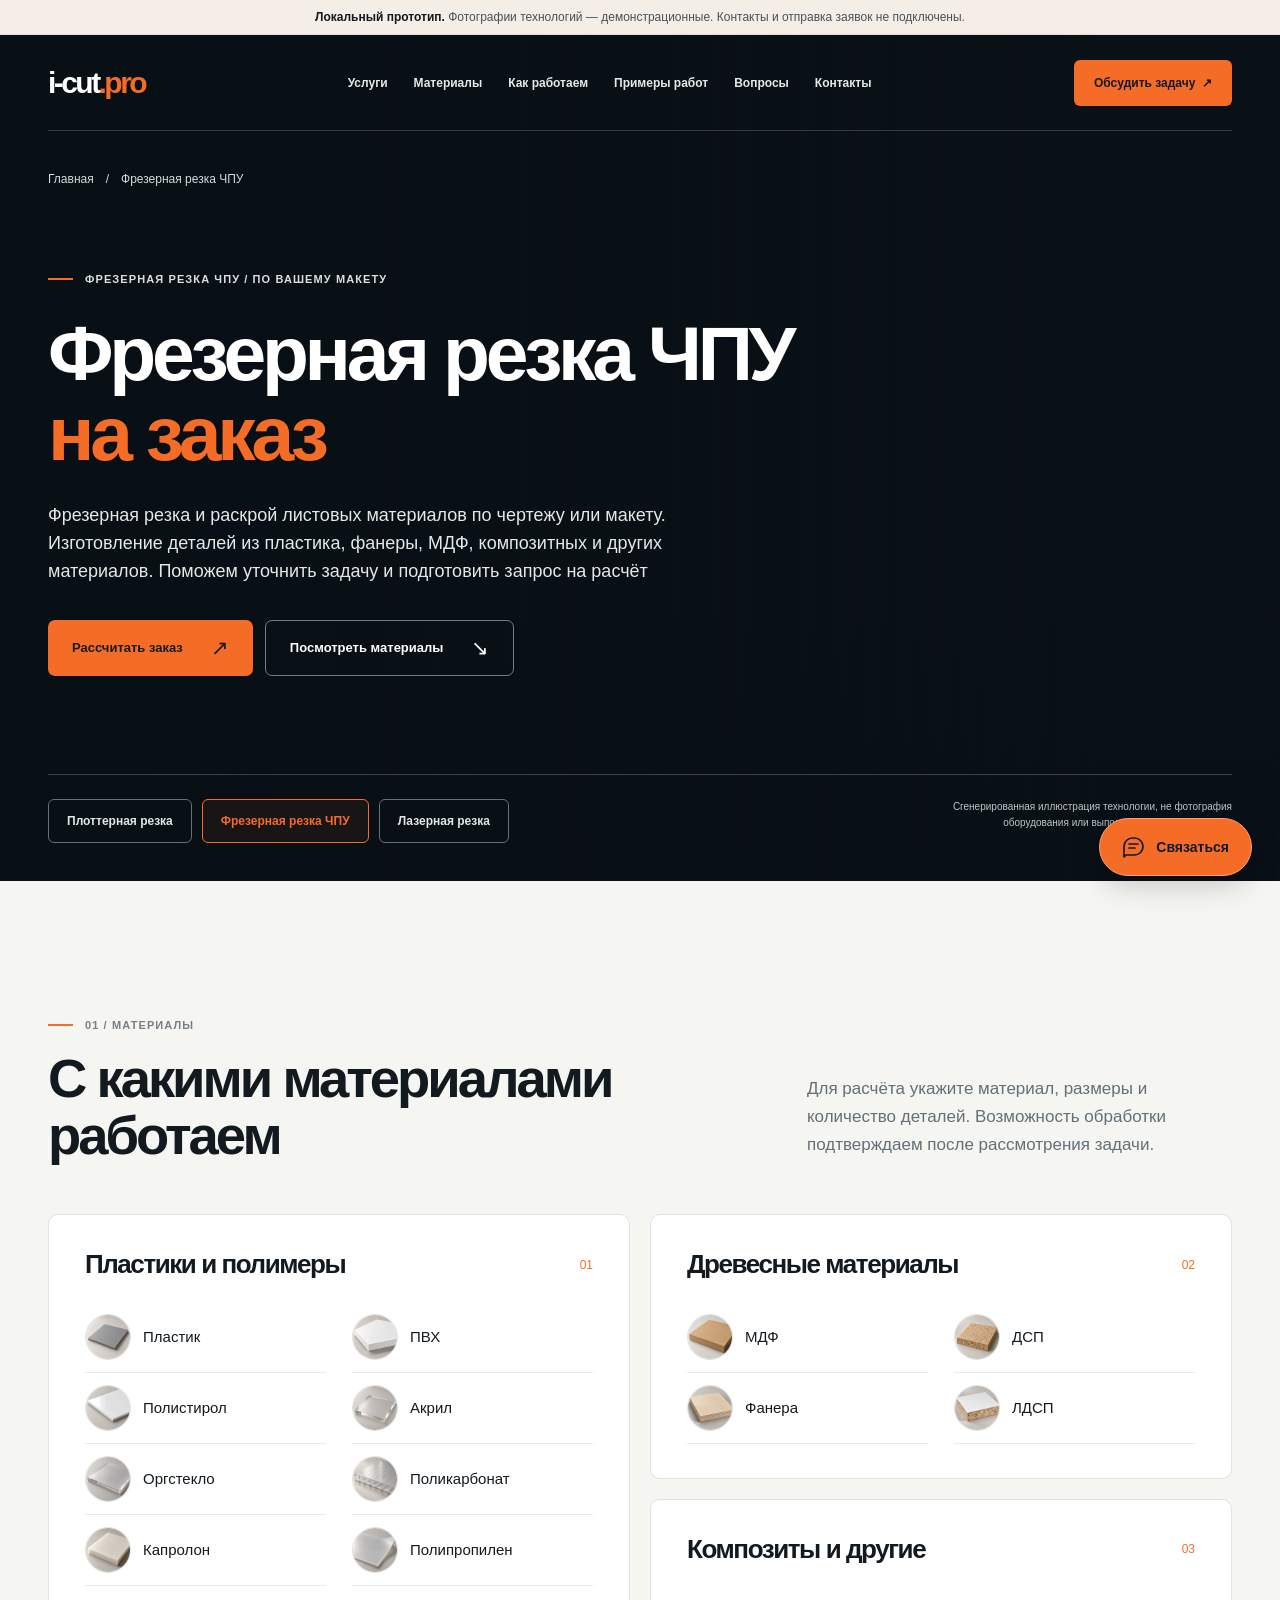
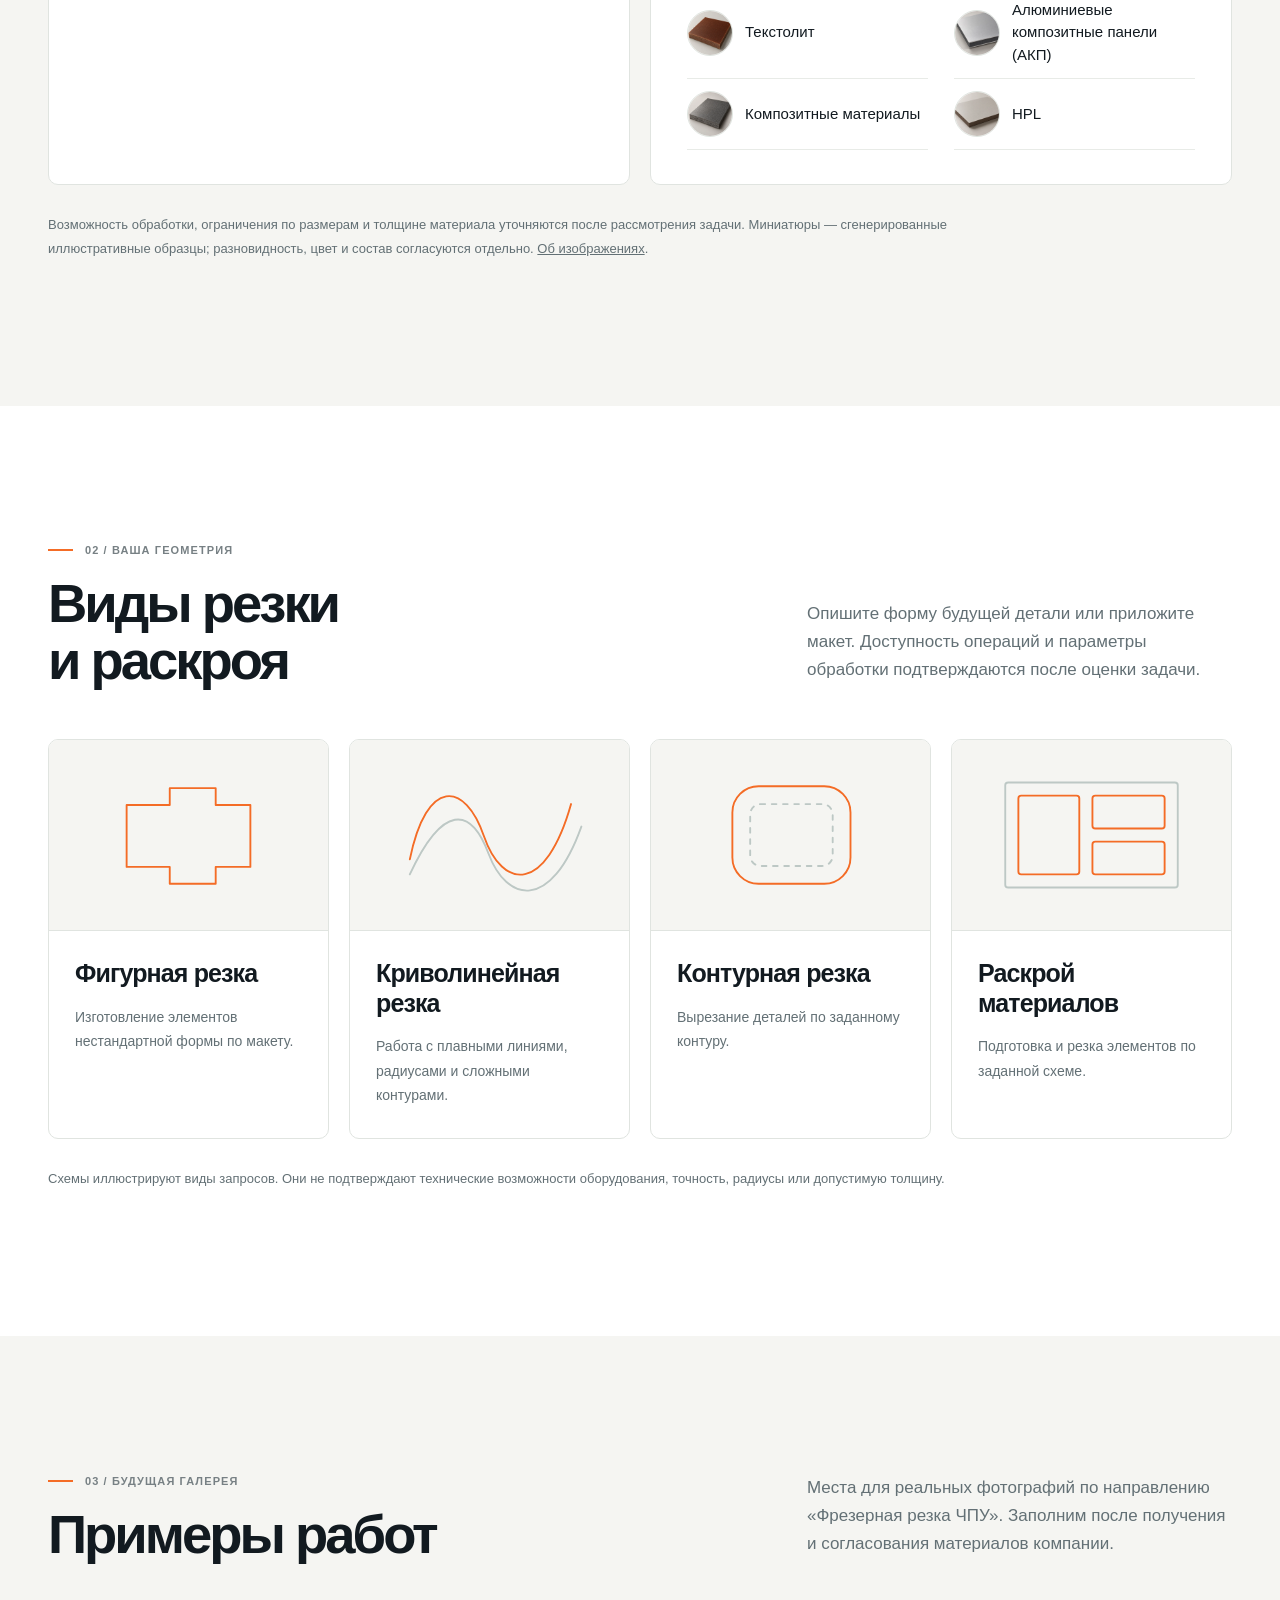
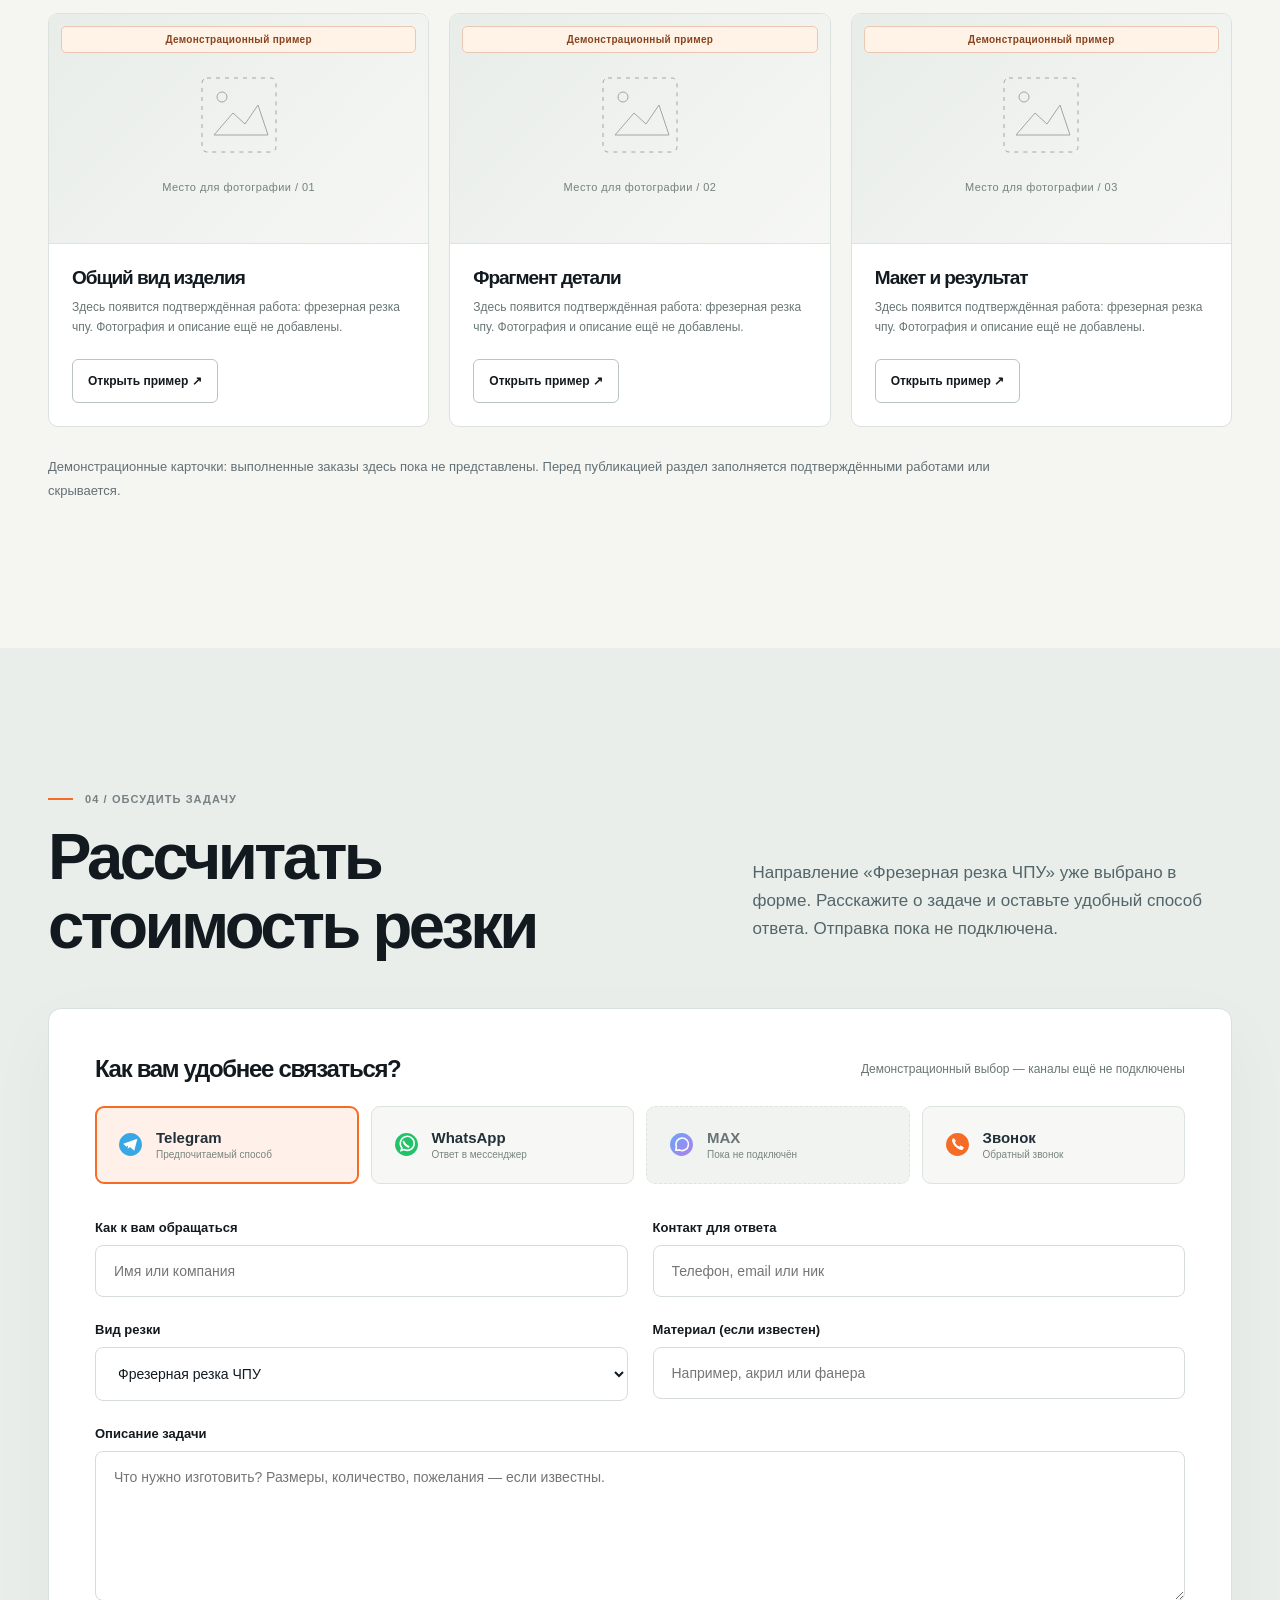
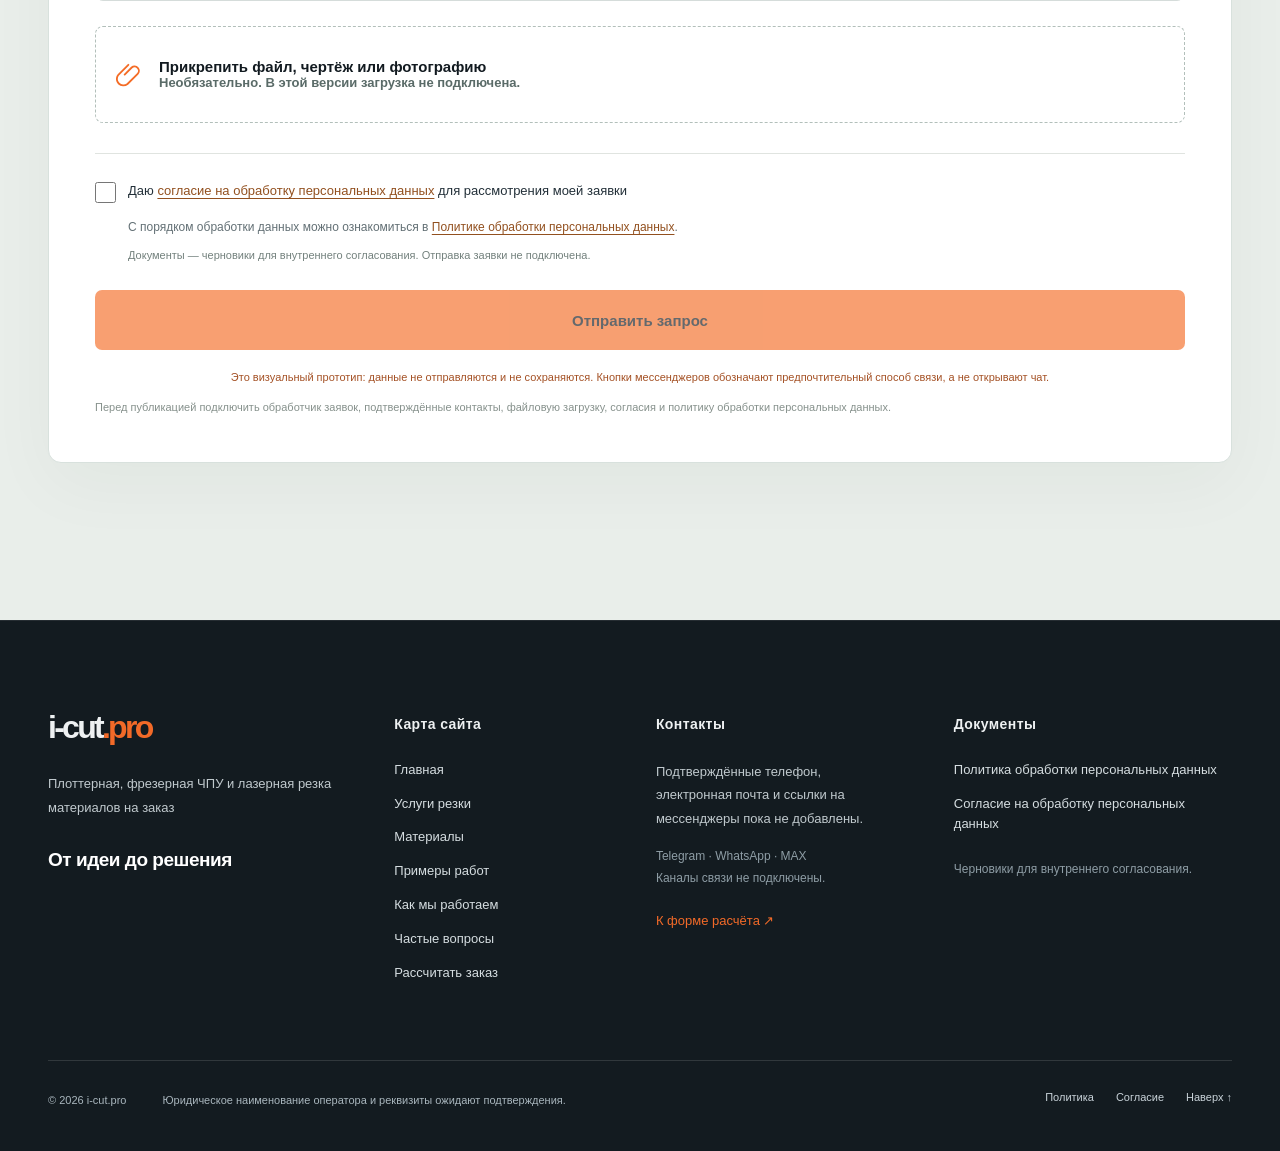
==== commit 58ab2afc: "Website preview: updated images and service pages" ====
--- a/cnc-milling.html
+++ b/cnc-milling.html
@@ -8,45 +8,47 @@
 <title>Фрезерная резка ЧПУ — пластик, фанера, МДФ | i-cut.pro</title>
 <meta name="description" content="Фрезерная резка ЧПУ пластика, фанеры, МДФ, оргстекла, композитов и других материалов. Фигурная и контурная резка, раскрой на заказ">
 <!-- Будущий canonical: включить только при согласованной публикации на финальном HTTPS-адресе.
-
+<link rel="canonical" href="https://i-cut.pro/cnc-milling.html">
 -->
 <link rel="icon" href="data:,">
-<link rel="stylesheet" href="v3.css?v=hero-max-1">
-<link rel="stylesheet" href="legal.css?v=2">
-<link rel="stylesheet" href="sticky-images.css?v=1">
-<link rel="stylesheet" href="technology-pages.css?v=3">
-<script src="v3.js?v=mobile-sliders-1" defer></script>
-<script src="legal-ui.js?v=2" defer></script>
-<script src="sticky-header.js?v=1" defer></script>
-<script src="analytics-config.js?v=2" defer></script>
-<script src="analytics.js?v=2" defer></script>
-<link rel="stylesheet" href="portfolio-modal.css?v=4">
-<script src="portfolio-config.js?v=1" defer></script>
-<script src="portfolio-data.js?v=1" defer></script>
-<script src="portfolio-modal.js?v=5" defer></script>
+<link rel="stylesheet" href="v3.css?v=preview-20261103-1">
+<link rel="stylesheet" href="legal.css?v=preview-20261103-1">
+<link rel="stylesheet" href="sticky-images.css?v=preview-20261103-1">
+<link rel="stylesheet" href="technology-pages.css?v=preview-20261103-1">
+<script src="v3.js?v=preview-20261103-1" defer></script>
+<script src="legal-ui.js?v=preview-20261103-1" defer></script>
+<script src="sticky-header.js?v=preview-20261103-1" defer></script>
+<script src="analytics-config.js?v=preview-20261103-1" defer></script>
+<script src="analytics.js?v=preview-20261103-1" defer></script>
+<link rel="stylesheet" href="portfolio-modal.css?v=preview-20261103-1">
+<script src="portfolio-config.js?v=preview-20261103-1" defer></script>
+<script src="portfolio-data.js?v=preview-20261103-1" defer></script>
+<script src="portfolio-modal.js?v=preview-20261103-1" defer></script>
+<script src="inquiry-config.js?v=preview-20261103-1" defer></script>
+<script src="inquiry-form.js?v=preview-20261103-1" defer></script>
 </head>
 <body class="technology-page technology-page--milling">
 <a class="skip-link" href="#main">К содержанию</a>
 <div class="notice"><strong>Локальный прототип.</strong> Фотографии технологий — демонстрационные. Контакты и отправка заявок не подключены.</div>
 <main id="main">
 <section class="hero" id="top">
-<picture class="technology-visual"><img src="assets/v3-quality/milling-1600.webp" srcset="assets/v3-quality/milling-1200.webp 1200w, assets/v3-quality/milling-1600.webp 1600w" sizes="100vw" width="1600" height="1068" alt="Демонстрационное фото фрезерования детали на станке ЧПУ" fetchpriority="high" decoding="async"></picture>
+<picture class="technology-visual"><source media="(max-width: 767px)" srcset="assets/images/services/cards/milling.webp"><img src="assets/images/services/banners/milling.webp" width="2400" height="900" alt="Сгенерированная иллюстрация: фрезерный станок с пылеотсасывающей щёткой на фанере" fetchpriority="high" decoding="async"></picture>
 <div class="shell">
 <header class="header">
-      <a class="logo" href="index.html?v=20261026-final-2#top" aria-label="i-cut.pro">i-cut<span>.pro</span></a>
+      <a class="logo" href="index.html?v=preview-20261103-1#top" aria-label="i-cut.pro">i-cut<span>.pro</span></a>
       <button class="menu-button" type="button" aria-expanded="false" aria-controls="site-nav" aria-label="Открыть меню">Меню ☰</button>
-      <nav id="site-nav" class="nav-links" aria-label="Основная навигация"><a href="index.html?v=20261026-final-2#services">Услуги</a><a href="#materials">Материалы</a><a href="index.html?v=20261026-final-2#process">Как работаем</a><a href="#portfolio">Примеры работ</a><a href="index.html?v=20261026-final-2#faq">Вопросы</a><a href="#contact">Контакты</a></nav>
+      <nav id="site-nav" class="nav-links" aria-label="Основная навигация"><a href="index.html?v=preview-20261103-1#services">Услуги</a><a href="#materials">Материалы</a><a href="index.html?v=preview-20261103-1#process">Как работаем</a><a href="#portfolio">Примеры работ</a><a href="index.html?v=preview-20261103-1#faq">Вопросы</a><a href="#contact">Контакты</a></nav>
       <a class="nav-cta" href="#contact">Обсудить задачу &nbsp;↗</a>
     </header>
-<nav class="breadcrumbs" aria-label="Хлебные крошки"><a href="index.html?v=20261026-final-2">Главная</a><span aria-hidden="true">/</span><span aria-current="page">Фрезерная резка ЧПУ</span></nav>
+<nav class="breadcrumbs" aria-label="Хлебные крошки"><a href="index.html?v=preview-20261103-1">Главная</a><span aria-hidden="true">/</span><span aria-current="page">Фрезерная резка ЧПУ</span></nav>
 <div class="hero-body"><div class="eyebrow">ФРЕЗЕРНАЯ РЕЗКА ЧПУ / ПО ВАШЕМУ МАКЕТУ</div><h1>Фрезерная резка ЧПУ<br><span>на заказ</span></h1><p class="hero-lede">Фрезерная резка и раскрой листовых материалов по чертежу или макету. Изготовление деталей из пластика, фанеры, МДФ, композитных и других материалов. Поможем уточнить задачу и подготовить запрос на расчёт</p><div class="hero-actions"><a class="btn btn-orange" href="#contact">Рассчитать заказ <span class="arrow">↗</span></a><a class="btn btn-outline-dark" href="#materials">Посмотреть материалы <span class="arrow">↘</span></a></div></div>
-<div class="hero-bottom"><nav class="technology-links" aria-label="Технологии резки"><a href="laser-cutting.html?v=20261026-final-2">Лазерная резка</a><a href="cnc-milling.html?v=20261026-final-2" aria-current="page">Фрезерная резка ЧПУ</a><a href="plotter-cutting.html?v=20261026-final-2">Плоттерная резка</a></nav><p class="visual-disclaimer">Демонстрационная фотография технологии, не оборудование и не выполненный заказ i-cut.pro.</p></div>
+<div class="hero-bottom"><nav class="technology-links" aria-label="Технологии резки"><a href="plotter-cutting.html?v=preview-20261103-1">Плоттерная резка</a><a href="cnc-milling.html?v=preview-20261103-1" aria-current="page">Фрезерная резка ЧПУ</a><a href="laser-cutting.html?v=preview-20261103-1">Лазерная резка</a></nav><p class="visual-disclaimer">Сгенерированная иллюстрация технологии, не фотография оборудования или выполненного заказа i-cut.pro.</p></div>
 </div></section>
-<section class="section technology-materials" id="materials"><div class="shell"><div class="section-top"><div><div class="eyebrow">01 / МАТЕРИАЛЫ</div><h2>С какими материалами работаем</h2></div><p>Для расчёта укажите материал, размеры и количество деталей. Возможность обработки подтверждаем после рассмотрения задачи.</p></div><div class="material-groups material-groups--three"><article class="material-group"><div class="group-top"><h3>Пластики и полимеры</h3><span class="group-mark">01</span></div><ul class="material-list"><li data-material><img class="material-thumb" src="assets/material-thumbs-licensed-20261026/assets/plastic.webp" width="256" height="256" alt="Иллюстративный образец: пластик" loading="lazy" decoding="async"><span class="material-name">Пластик</span></li><li data-material><span class="material-thumb material-thumb--pending" role="img" aria-label="Фотография материала пока не подобрана" title="Фото пока не подобрано"><span aria-hidden="true">ФОТО<br>ПОЗЖЕ</span></span><span class="material-name">ПВХ</span></li><li data-material><span class="material-thumb material-thumb--pending" role="img" aria-label="Фотография материала пока не подобрана" title="Фото пока не подобрано"><span aria-hidden="true">ФОТО<br>ПОЗЖЕ</span></span><span class="material-name">Полистирол</span></li><li data-material><span class="material-thumb material-thumb--pending" role="img" aria-label="Фотография материала пока не подобрана" title="Фото пока не подобрано"><span aria-hidden="true">ФОТО<br>ПОЗЖЕ</span></span><span class="material-name">Акрил</span></li><li data-material><span class="material-thumb material-thumb--pending" role="img" aria-label="Фотография материала пока не подобрана" title="Фото пока не подобрано"><span aria-hidden="true">ФОТО<br>ПОЗЖЕ</span></span><span class="material-name">Оргстекло</span></li><li data-material><img class="material-thumb" src="assets/material-thumbs-licensed-20261026/assets/polycarbonate.webp" width="256" height="256" alt="Иллюстративный образец: сотовый поликарбонат" loading="lazy" decoding="async"><span class="material-name">Поликарбонат</span></li><li data-material><img class="material-thumb" src="assets/material-thumbs-licensed-20261026/assets/caprolon.webp" width="256" height="256" alt="Иллюстративный образец: капролон" loading="lazy" decoding="async"><span class="material-name">Капролон</span></li><li data-material><img class="material-thumb" src="assets/material-thumbs-licensed-20261026/assets/polypropylene.webp" width="256" height="256" alt="Иллюстративный образец: полипропилен" loading="lazy" decoding="async"><span class="material-name">Полипропилен</span></li></ul></article><article class="material-group"><div class="group-top"><h3>Древесные материалы</h3><span class="group-mark">02</span></div><ul class="material-list"><li data-material><img class="material-thumb" src="assets/material-thumbs-licensed-20261026/assets/mdf.webp" width="256" height="256" alt="Иллюстративный образец: мдф" loading="lazy" decoding="async"><span class="material-name">МДФ</span></li><li data-material><img class="material-thumb" src="assets/material-thumbs-licensed-20261026/assets/chipboard.webp" width="256" height="256" alt="Иллюстративный образец: дсп" loading="lazy" decoding="async"><span class="material-name">ДСП</span></li><li data-material><img class="material-thumb" src="assets/material-thumbs-licensed-20261026/assets/plywood.webp" width="256" height="256" alt="Иллюстративный образец: фанера" loading="lazy" decoding="async"><span class="material-name">Фанера</span></li><li data-material><span class="material-thumb material-thumb--pending" role="img" aria-label="Фотография материала пока не подобрана" title="Фото пока не подобрано"><span aria-hidden="true">ФОТО<br>ПОЗЖЕ</span></span><span class="material-name">ЛДСП</span></li></ul></article><article class="material-group"><div class="group-top"><h3>Композиты и другие</h3><span class="group-mark">03</span></div><ul class="material-list"><li data-material><img class="material-thumb" src="assets/material-thumbs-licensed-20261026/assets/textolite.webp" width="256" height="256" alt="Иллюстративный образец: текстолит" loading="lazy" decoding="async"><span class="material-name">Текстолит</span></li><li data-material><img class="material-thumb" src="assets/material-thumbs-licensed-20261026/assets/acp.webp" width="256" height="256" alt="Иллюстративный образец: алюминиевые композитные панели (акп)" loading="lazy" decoding="async"><span class="material-name">Алюминиевые композитные панели (АКП)</span></li><li data-material><img class="material-thumb" src="assets/material-thumbs-licensed-20261026/assets/composites.webp" width="256" height="256" alt="Иллюстративный образец: углепластик — пример композитного материала" loading="lazy" decoding="async"><span class="material-name">Композитные материалы</span></li><li data-material><img class="material-thumb" src="assets/material-thumbs-licensed-20261026/assets/hpl.webp" width="256" height="256" alt="Иллюстративный образец: hpl" loading="lazy" decoding="async"><span class="material-name">HPL</span></li></ul></article></div><p class="technology-footnote">Возможность обработки, ограничения по размерам и толщине материала уточняются после рассмотрения задачи. <a href="assets/material-thumbs-licensed-20261026/attribution.html">Источники изображений</a>.</p></div></section>
+<section class="section technology-materials" id="materials"><div class="shell"><div class="section-top"><div><div class="eyebrow">01 / МАТЕРИАЛЫ</div><h2>С какими материалами работаем</h2></div><p>Для расчёта укажите материал, размеры и количество деталей. Возможность обработки подтверждаем после рассмотрения задачи.</p></div><div class="material-groups material-groups--three"><article class="material-group"><div class="group-top"><h3>Пластики и полимеры</h3><span class="group-mark">01</span></div><ul class="material-list"><li data-material><img class="material-thumb" src="assets/material-thumbs/plastic.webp" width="512" height="512" alt="Сгенерированный образец: пластик" loading="lazy" decoding="async"><span class="material-name">Пластик</span></li><li data-material><img class="material-thumb" src="assets/material-thumbs/pvc.webp" width="512" height="512" alt="Сгенерированный образец: пвх" loading="lazy" decoding="async"><span class="material-name">ПВХ</span></li><li data-material><img class="material-thumb" src="assets/material-thumbs/polystyrene.webp" width="512" height="512" alt="Сгенерированный образец: полистирол" loading="lazy" decoding="async"><span class="material-name">Полистирол</span></li><li data-material><img class="material-thumb" src="assets/material-thumbs/acrylic.webp" width="512" height="512" alt="Сгенерированный образец: акрил" loading="lazy" decoding="async"><span class="material-name">Акрил</span></li><li data-material><img class="material-thumb" src="assets/material-thumbs/plexiglass.webp" width="512" height="512" alt="Сгенерированный образец: оргстекло" loading="lazy" decoding="async"><span class="material-name">Оргстекло</span></li><li data-material><img class="material-thumb" src="assets/material-thumbs/polycarbonate.webp" width="512" height="512" alt="Сгенерированный образец: поликарбонат" loading="lazy" decoding="async"><span class="material-name">Поликарбонат</span></li><li data-material><img class="material-thumb" src="assets/material-thumbs/caprolon.webp" width="512" height="512" alt="Сгенерированный образец: капролон" loading="lazy" decoding="async"><span class="material-name">Капролон</span></li><li data-material><img class="material-thumb" src="assets/material-thumbs/polypropylene.webp" width="512" height="512" alt="Сгенерированный образец: полипропилен" loading="lazy" decoding="async"><span class="material-name">Полипропилен</span></li></ul></article><article class="material-group"><div class="group-top"><h3>Древесные материалы</h3><span class="group-mark">02</span></div><ul class="material-list"><li data-material><img class="material-thumb" src="assets/material-thumbs/mdf.webp" width="512" height="512" alt="Сгенерированный образец: мдф" loading="lazy" decoding="async"><span class="material-name">МДФ</span></li><li data-material><img class="material-thumb" src="assets/material-thumbs/chipboard.webp" width="512" height="512" alt="Сгенерированный образец: дсп" loading="lazy" decoding="async"><span class="material-name">ДСП</span></li><li data-material><img class="material-thumb" src="assets/material-thumbs/plywood.webp" width="512" height="512" alt="Сгенерированный образец: фанера" loading="lazy" decoding="async"><span class="material-name">Фанера</span></li><li data-material><img class="material-thumb" src="assets/material-thumbs/ldsp.webp" width="512" height="512" alt="Сгенерированный образец: лдсп" loading="lazy" decoding="async"><span class="material-name">ЛДСП</span></li></ul></article><article class="material-group"><div class="group-top"><h3>Композиты и другие</h3><span class="group-mark">03</span></div><ul class="material-list"><li data-material><img class="material-thumb" src="assets/material-thumbs/textolite.webp" width="512" height="512" alt="Сгенерированный образец: текстолит" loading="lazy" decoding="async"><span class="material-name">Текстолит</span></li><li data-material><img class="material-thumb" src="assets/material-thumbs/acp.webp" width="512" height="512" alt="Сгенерированный образец: алюминиевые композитные панели (акп)" loading="lazy" decoding="async"><span class="material-name">Алюминиевые композитные панели (АКП)</span></li><li data-material><img class="material-thumb" src="assets/material-thumbs/composites.webp" width="512" height="512" alt="Сгенерированный образец: композитные материалы" loading="lazy" decoding="async"><span class="material-name">Композитные материалы</span></li><li data-material><img class="material-thumb" src="assets/material-thumbs/hpl.webp" width="512" height="512" alt="Сгенерированный образец: hpl" loading="lazy" decoding="async"><span class="material-name">HPL</span></li></ul></article></div><p class="technology-footnote">Возможность обработки, ограничения по размерам и толщине материала уточняются после рассмотрения задачи. Миниатюры — сгенерированные иллюстративные образцы; разновидность, цвет и состав согласуются отдельно. <a href="assets/material-thumbs/README.html">Об изображениях</a>.</p></div></section>
 <section class="section" id="cutting-types"><div class="shell"><div class="section-top"><div><div class="eyebrow">02 / ВАША ГЕОМЕТРИЯ</div><h2>Виды резки<br>и раскроя</h2></div><p>Опишите форму будущей детали или приложите макет. Доступность операций и параметры обработки подтверждаются после оценки задачи.</p></div><div class="cutting-grid"><article class="cutting-card"><div class="cutting-visual"><svg viewBox="0 0 240 160" aria-hidden="true" stroke="#f46c26" stroke-width="2"><path d="M54 114V48h46V30h49v18h37v66h-37v18h-49v-18Z"/></svg></div><div class="cutting-copy"><h3>Фигурная резка</h3><p>Изготовление элементов нестандартной формы по макету.</p></div></article><article class="cutting-card"><div class="cutting-visual"><svg viewBox="0 0 240 160" aria-hidden="true" stroke="#f46c26" stroke-width="2"><path d="M35 106C53 18 94 23 114 81S180 143 207 47"/><path d="M35 122C70 47 100 49 119 100S185 163 218 71" stroke="#bdc8c5"/></svg></div><div class="cutting-copy"><h3>Криволинейная резка</h3><p>Работа с плавными линиями, радиусами и сложными контурами.</p></div></article><article class="cutting-card"><div class="cutting-visual"><svg viewBox="0 0 240 160" aria-hidden="true" stroke="#f46c26" stroke-width="2"><rect x="58" y="28" width="126" height="104" rx="28"/><rect x="77" y="47" width="88" height="66" rx="11" stroke-dasharray="5 7" stroke="#bdc8c5"/></svg></div><div class="cutting-copy"><h3>Контурная резка</h3><p>Вырезание деталей по заданному контуру.</p></div></article><article class="cutting-card"><div class="cutting-visual"><svg viewBox="0 0 240 160" aria-hidden="true" stroke="#f46c26" stroke-width="2"><rect x="28" y="24" width="184" height="112" rx="3" stroke="#bdc8c5"/><rect x="42" y="38" width="65" height="84" rx="3"/><rect x="121" y="38" width="77" height="35" rx="3"/><rect x="121" y="87" width="77" height="35" rx="3"/></svg></div><div class="cutting-copy"><h3>Раскрой материалов</h3><p>Подготовка и резка элементов по заданной схеме.</p></div></article></div><p class="technology-footnote">Схемы иллюстрируют виды запросов. Они не подтверждают технические возможности оборудования, точность, радиусы или допустимую толщину.</p></div></section>
 <!-- Если реальных кейсов нет к публикации, добавьте hidden этому section и удалите ссылку #portfolio из шапки. -->
 <section class="section technology-portfolio" id="portfolio" data-demo-portfolio><div class="shell"><div class="section-top"><div><div class="eyebrow">03 / БУДУЩАЯ ГАЛЕРЕЯ</div><h2>Примеры работ</h2></div><p>Места для реальных фотографий по направлению «Фрезерная резка ЧПУ». Заполним после получения и согласования материалов компании.</p></div><div class="portfolio-grid"><article class="project-card" data-portfolio-card="milling-gallery-demo"><div class="project-picture"><b class="portfolio-demo-badge">Демонстрационный пример</b><svg viewBox="0 0 100 100" fill="none" stroke="currentColor" stroke-width="1" aria-hidden="true"><rect x="13" y="13" width="74" height="74" rx="5" stroke-dasharray="4 5"/><path d="M25 70 44 48 56 59 69 40 79 70Z"/><circle cx="33" cy="32" r="5"/></svg><span>Место для фотографии / 01</span></div><div class="project-body"><h3>Общий вид изделия</h3><p>Здесь появится подтверждённая работа: фрезерная резка чпу. Фотография и описание ещё не добавлены.</p><button type="button" class="portfolio-open" data-portfolio-open="milling-gallery-demo" aria-haspopup="dialog" aria-controls="portfolio-dialog">Открыть пример <span aria-hidden="true">↗</span></button></div></article><article class="project-card" data-portfolio-card="milling-single-demo"><div class="project-picture"><b class="portfolio-demo-badge">Демонстрационный пример</b><svg viewBox="0 0 100 100" fill="none" stroke="currentColor" stroke-width="1" aria-hidden="true"><rect x="13" y="13" width="74" height="74" rx="5" stroke-dasharray="4 5"/><path d="M25 70 44 48 56 59 69 40 79 70Z"/><circle cx="33" cy="32" r="5"/></svg><span>Место для фотографии / 02</span></div><div class="project-body"><h3>Фрагмент детали</h3><p>Здесь появится подтверждённая работа: фрезерная резка чпу. Фотография и описание ещё не добавлены.</p><button type="button" class="portfolio-open" data-portfolio-open="milling-single-demo" aria-haspopup="dialog" aria-controls="portfolio-dialog">Открыть пример <span aria-hidden="true">↗</span></button></div></article><article class="project-card" data-portfolio-card="milling-empty-demo"><div class="project-picture"><b class="portfolio-demo-badge">Демонстрационный пример</b><svg viewBox="0 0 100 100" fill="none" stroke="currentColor" stroke-width="1" aria-hidden="true"><rect x="13" y="13" width="74" height="74" rx="5" stroke-dasharray="4 5"/><path d="M25 70 44 48 56 59 69 40 79 70Z"/><circle cx="33" cy="32" r="5"/></svg><span>Место для фотографии / 03</span></div><div class="project-body"><h3>Макет и результат</h3><p>Здесь появится подтверждённая работа: фрезерная резка чпу. Фотография и описание ещё не добавлены.</p><button type="button" class="portfolio-open" data-portfolio-open="milling-empty-demo" aria-haspopup="dialog" aria-controls="portfolio-dialog">Открыть пример <span aria-hidden="true">↗</span></button></div></article></div><p class="technology-footnote">Демонстрационные карточки: выполненные заказы здесь пока не представлены. Перед публикацией раздел заполняется подтверждёнными работами или скрывается.</p></div></section>
-<section class="contact" id="contact"><div class="shell"><div class="contact-head"><div><div class="eyebrow">04 / ОБСУДИТЬ ЗАДАЧУ</div><h2>Рассчитать<br>стоимость резки</h2></div><p>Направление «Фрезерная резка ЧПУ» уже выбрано в форме. Расскажите о задаче и оставьте удобный способ ответа. Отправка пока не подключена.</p></div><form class="contact-form" aria-label="Демонстрационная форма заявки" aria-describedby="demo-status">
+<section class="contact" id="contact"><div class="shell"><div class="contact-head"><div><div class="eyebrow">04 / ОБСУДИТЬ ЗАДАЧУ</div><h2>Рассчитать<br>стоимость резки</h2></div><p>Направление «Фрезерная резка ЧПУ» уже выбрано в форме. Расскажите о задаче и оставьте удобный способ ответа. Отправка пока не подключена.</p></div><form method="dialog" class="contact-form" aria-label="Демонстрационная форма заявки" aria-describedby="demo-status">
       <div class="form-top"><h3>Как вам удобнее связаться?</h3><span>Демонстрационный выбор — каналы ещё не подключены</span></div>
       <input type="hidden" name="preferred_method" value="Telegram">
       <input type="hidden" name="starting_point" value="">
@@ -60,14 +62,14 @@
       <div class="fields">
         <label>Как к вам обращаться<input type="text" name="name" autocomplete="name" placeholder="Имя или компания"></label>
         <label>Контакт для ответа<input type="text" name="contact" autocomplete="off" placeholder="Телефон, email или ник"></label>
-        <label>Вид резки<select name="type"><option value="unsure">Нужна консультация</option><option value="laser">Лазерная резка</option><option value="milling" selected>Фрезерная резка ЧПУ</option><option value="plotter">Плоттерная резка</option><option value="shape">Фигурная / контурная резка</option><option value="other">Другая задача по раскрою</option></select></label>
+        <label>Вид резки<select name="type"><option value="unsure">Нужна консультация</option><option value="plotter">Плоттерная резка</option><option value="milling" selected>Фрезерная резка ЧПУ</option><option value="laser">Лазерная резка</option><option value="shape">Фигурная / контурная резка</option><option value="other">Другая задача по раскрою</option></select></label>
         <label>Материал (если известен)<input type="text" name="material" placeholder="Например, акрил или фанера"></label>
         <label class="full">Описание задачи<textarea name="task" placeholder="Что нужно изготовить? Размеры, количество, пожелания — если известны."></textarea></label>
         <label class="attachment full" aria-disabled="true"><svg viewBox="0 0 24 24" aria-hidden="true"><path d="M8 12.5 14.5 6a4 4 0 0 1 5.5 5.8l-9.4 9.4a6 6 0 0 1-8.4-8.5l9.2-9.2" fill="none" stroke="#f46c26" stroke-width="1.7" stroke-linecap="round"/></svg><span><strong>Прикрепить файл, чертёж или фотографию</strong><br>Необязательно. В этой версии загрузка не подключена.</span><input type="file" name="file" disabled aria-describedby="demo-status"></label>
       </div>
       <div class="consent-block">
-        <div class="consent-row"><input id="personal-data-agreement" type="checkbox" name="personal_data_consent" value="accepted" required aria-describedby="consent-draft-note"><label for="personal-data-agreement">Даю <a href="personal-data-consent.html?v=20261026-final-2" target="_blank" rel="noopener">согласие на обработку персональных данных</a> для рассмотрения моей заявки</label></div>
-        <p class="consent-policy">С порядком обработки данных можно ознакомиться в <a href="privacy.html?v=20261026-final-2" target="_blank" rel="noopener">Политике обработки персональных данных</a>.</p>
+        <div class="consent-row"><input id="personal-data-agreement" type="checkbox" name="personal_data_consent" value="accepted" required aria-describedby="consent-draft-note"><label for="personal-data-agreement">Даю <a href="personal-data-consent.html?v=preview-20261103-1" target="_blank" rel="noopener">согласие на обработку персональных данных</a> для рассмотрения моей заявки</label></div>
+        <p class="consent-policy">С порядком обработки данных можно ознакомиться в <a href="privacy.html?v=preview-20261103-1" target="_blank" rel="noopener">Политике обработки персональных данных</a>.</p>
         <p class="consent-draft-note" id="consent-draft-note">Документы — черновики для внутреннего согласования. Отправка заявки не подключена.</p>
         <input type="hidden" name="consent_document_version" value="draft-2026-10-24-v1">
       </div>
@@ -77,11 +79,11 @@
     </form></div></section>
 </main>
 <footer class="site-footer"><div class="shell"><div class="footer-grid">
-<section class="footer-company" aria-label="Компания"><a class="logo" href="index.html?v=20261026-final-2#top" aria-label="i-cut.pro — главная">i-cut<span>.pro</span></a><p>Лазерная, фрезерная и плоттерная резка материалов на заказ</p><p class="footer-slogan">От идеи до решения</p></section>
-<nav class="footer-nav" aria-label="Карта сайта"><h2>Карта сайта</h2><a href="index.html?v=20261026-final-2#top">Главная</a><a href="index.html?v=20261026-final-2#services">Услуги резки</a><a href="index.html?v=20261026-final-2#materials">Материалы</a><a href="index.html?v=20261026-final-2#portfolio">Примеры работ</a><a href="index.html?v=20261026-final-2#process">Как мы работаем</a><a href="index.html?v=20261026-final-2#faq">Частые вопросы</a><a href="#contact">Рассчитать заказ</a></nav>
+<section class="footer-company" aria-label="Компания"><a class="logo" href="index.html?v=preview-20261103-1#top" aria-label="i-cut.pro — главная">i-cut<span>.pro</span></a><p>Плоттерная, фрезерная ЧПУ и лазерная резка материалов на заказ</p><p class="footer-slogan">От идеи до решения</p></section>
+<nav class="footer-nav" aria-label="Карта сайта"><h2>Карта сайта</h2><a href="index.html?v=preview-20261103-1#top">Главная</a><a href="index.html?v=preview-20261103-1#services">Услуги резки</a><a href="index.html?v=preview-20261103-1#materials">Материалы</a><a href="index.html?v=preview-20261103-1#portfolio">Примеры работ</a><a href="index.html?v=preview-20261103-1#process">Как мы работаем</a><a href="index.html?v=preview-20261103-1#faq">Частые вопросы</a><a href="#contact">Рассчитать заказ</a></nav>
 <section class="footer-contacts" aria-labelledby="footer-contacts-title"><h2 id="footer-contacts-title">Контакты</h2><p>Подтверждённые телефон, электронная почта и ссылки на мессенджеры пока не добавлены.</p><p class="footer-muted">Telegram · WhatsApp · MAX<br>Каналы связи не подключены.</p><a class="footer-inquiry" href="#contact">К форме расчёта ↗</a></section>
-<nav class="footer-documents" aria-label="Документы"><h2>Документы</h2><a href="privacy.html?v=20261026-final-2">Политика обработки персональных данных</a><a href="personal-data-consent.html?v=20261026-final-2">Согласие на обработку персональных данных</a><p class="footer-muted">Черновики для внутреннего согласования.</p></nav>
-</div><div class="footer-bottom"><p>© 2026 i-cut.pro</p><p>Юридическое наименование оператора и реквизиты ожидают подтверждения.</p><div><a href="privacy.html?v=20261026-final-2">Политика</a><a href="personal-data-consent.html?v=20261026-final-2">Согласие</a><a href="#top">Наверх ↑</a></div></div></div></footer>
+<nav class="footer-documents" aria-label="Документы"><h2>Документы</h2><a href="privacy.html?v=preview-20261103-1">Политика обработки персональных данных</a><a href="personal-data-consent.html?v=preview-20261103-1">Согласие на обработку персональных данных</a><p class="footer-muted">Черновики для внутреннего согласования.</p></nav>
+</div><div class="footer-bottom"><p>© 2026 i-cut.pro</p><p>Юридическое наименование оператора и реквизиты ожидают подтверждения.</p><div><a href="privacy.html?v=preview-20261103-1">Политика</a><a href="personal-data-consent.html?v=preview-20261103-1">Согласие</a><a href="#top">Наверх ↑</a></div></div></div></footer>
 
 
 <aside class="quick-contact" aria-label="Быстрая связь">
--- a/v3.css
+++ b/v3.css
@@ -34,7 +34,7 @@
 .btn-outline-light{background:transparent;border:1px solid #c9d0cc;color:var(--ink)}
 .arrow{font-size:21px;font-weight:400;line-height:1}
 
-    .hero{background:#0a1116 url('assets/v3/hero-cnc-concept.jpg') center right/cover no-repeat;min-height:765px;color:white;position:relative}
+    .hero{background:#0a1116 url('assets/hero-flatbed-leather.webp') center right/cover no-repeat;min-height:765px;color:white;position:relative}
 .hero:after{position:absolute;content:"";inset:0;background:linear-gradient(90deg,#080f15 1%,rgba(8,15,21,.96) 28%,rgba(8,15,21,.75) 50%,rgba(8,15,21,.1) 86%),linear-gradient(0deg,rgba(8,15,21,.64),transparent 33%)}
 .hero .shell{position:relative;z-index:1}
 .header{height:96px;display:flex;align-items:center;justify-content:space-between;gap:30px;border-bottom:1px solid rgba(255,255,255,.18)}
--- a/sticky-images.css
+++ b/sticky-images.css
@@ -14,5 +14,5 @@
 @media(prefers-reduced-motion:reduce){.sticky-header-bar{transition:none}}
 
 /* Сохраняются исходные cover, положение кадра и затемняющие градиенты. */
-.hero{background-image:url('assets/v3-quality/hero-laser-2560.webp');background-image:image-set(url('assets/v3-quality/hero-laser-1600.webp') 1x,url('assets/v3-quality/hero-laser-2560.webp') 2x)}
-@media(min-width:1601px){.hero{background-image:url('assets/v3-quality/hero-laser-2560.webp')}}
+.hero{background-image:url('assets/hero-flatbed-leather.webp');background-image:image-set(url('assets/hero-flatbed-leather.webp') 1x,url('assets/hero-flatbed-leather.webp') 2x)}
+@media(min-width:1601px){.hero{background-image:url('assets/hero-flatbed-leather.webp')}}
--- a/technology-pages.css
+++ b/technology-pages.css
@@ -1,7 +1,7 @@
 /* Дополнения к v3 только для внутренних страниц технологий. */
 .technology-page .hero{background-image:none;min-height:0;isolation:isolate}
 .technology-visual{position:absolute;inset:0;z-index:-1;overflow:hidden}
-.technology-visual img{height:100%;object-fit:cover;object-position:65% center}
+.technology-visual img{height:100%;object-fit:cover;object-position:right center}
 .technology-page .hero:after{z-index:-1}
 .technology-page .hero-body{min-height:580px;padding:48px 0 68px}
 .technology-page .hero h1{font-size:clamp(58px,6vw,90px);max-width:1100px;line-height:1.05;margin:28px 0}
@@ -53,3 +53,5 @@
 .material-thumb--pending{display:grid;place-items:center;color:#7d8984;font-size:7px;font-weight:600;letter-spacing:.03em;line-height:1.35;text-align:center}
 @media(max-width:767px){.material-thumb{width:38px;height:38px;flex-basis:38px}.material-list li{gap:11px}}
 @media(min-width:768px) and (max-width:1024px){.material-list{grid-template-columns:1fr}}
+/* На узком экране picture использует компактный кадр исходной сцены. */
+@media(max-width:767px){.technology-visual img{object-position:65% center}}
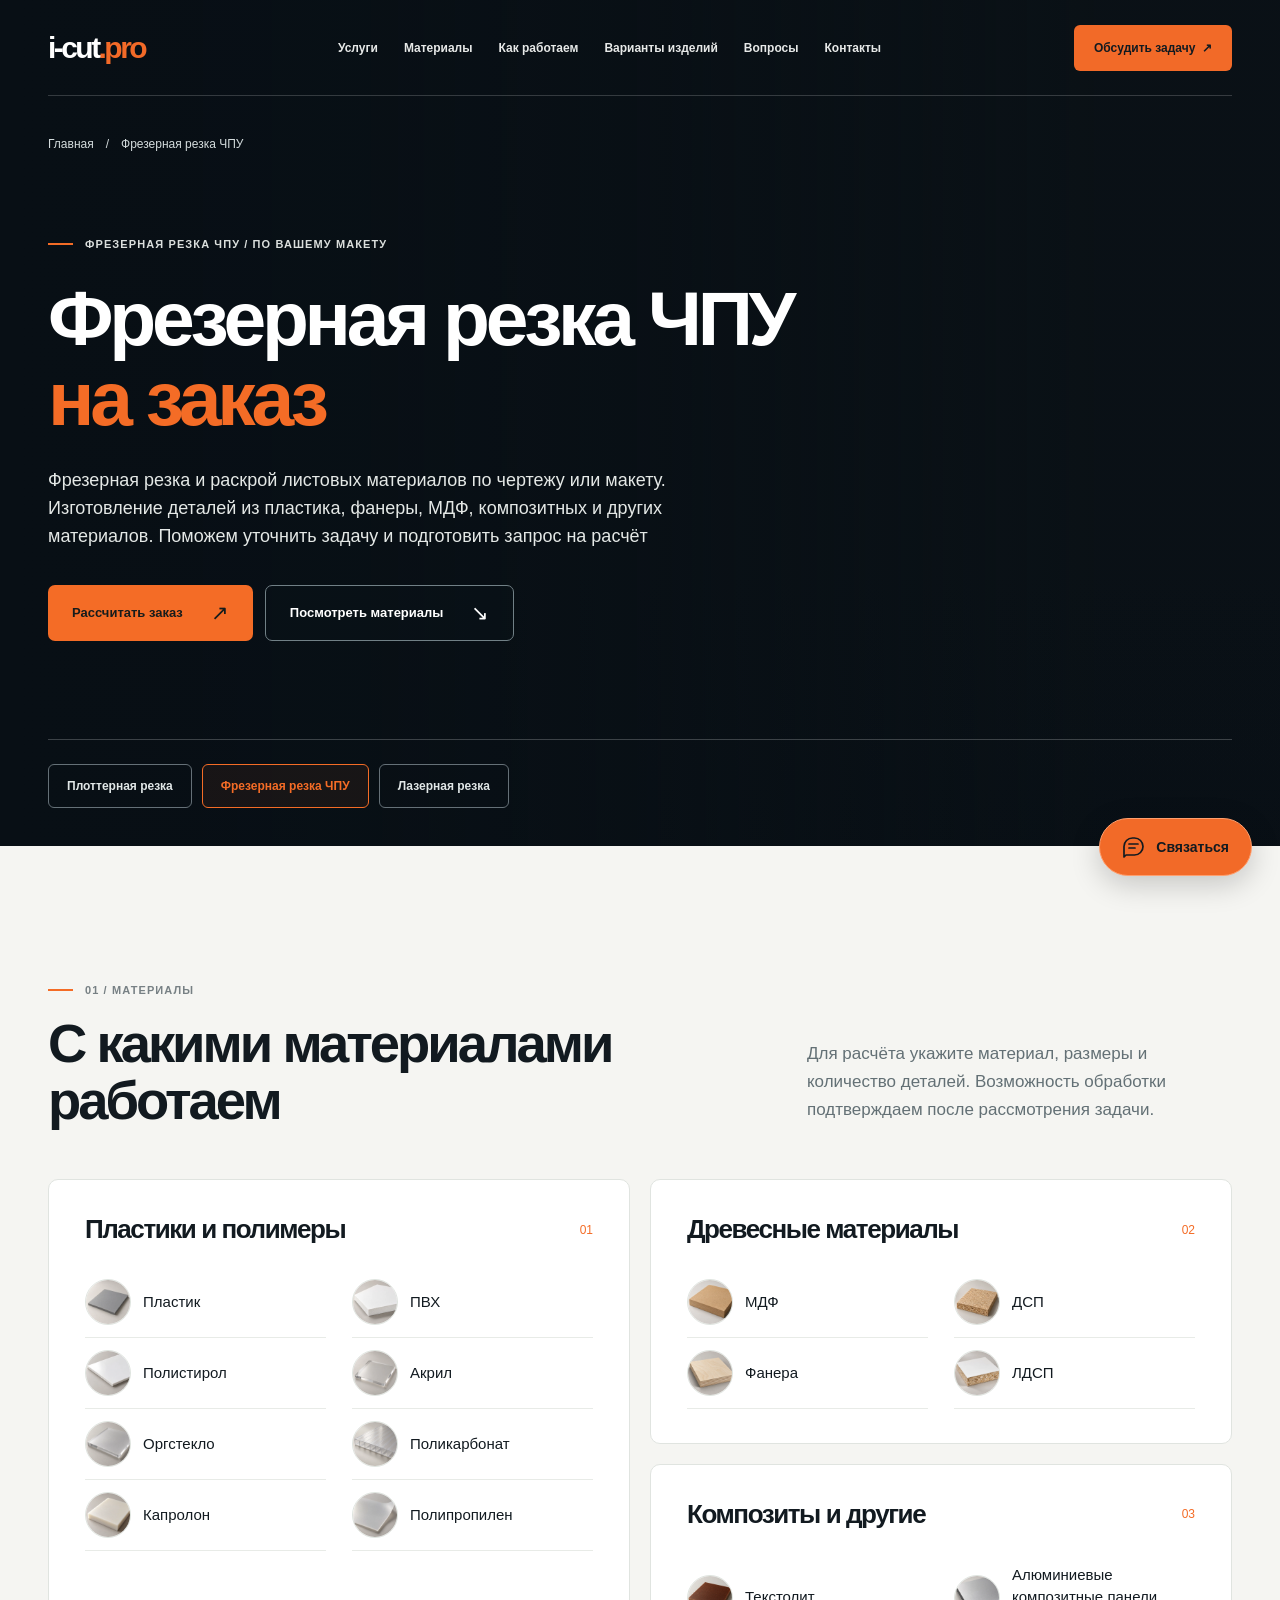
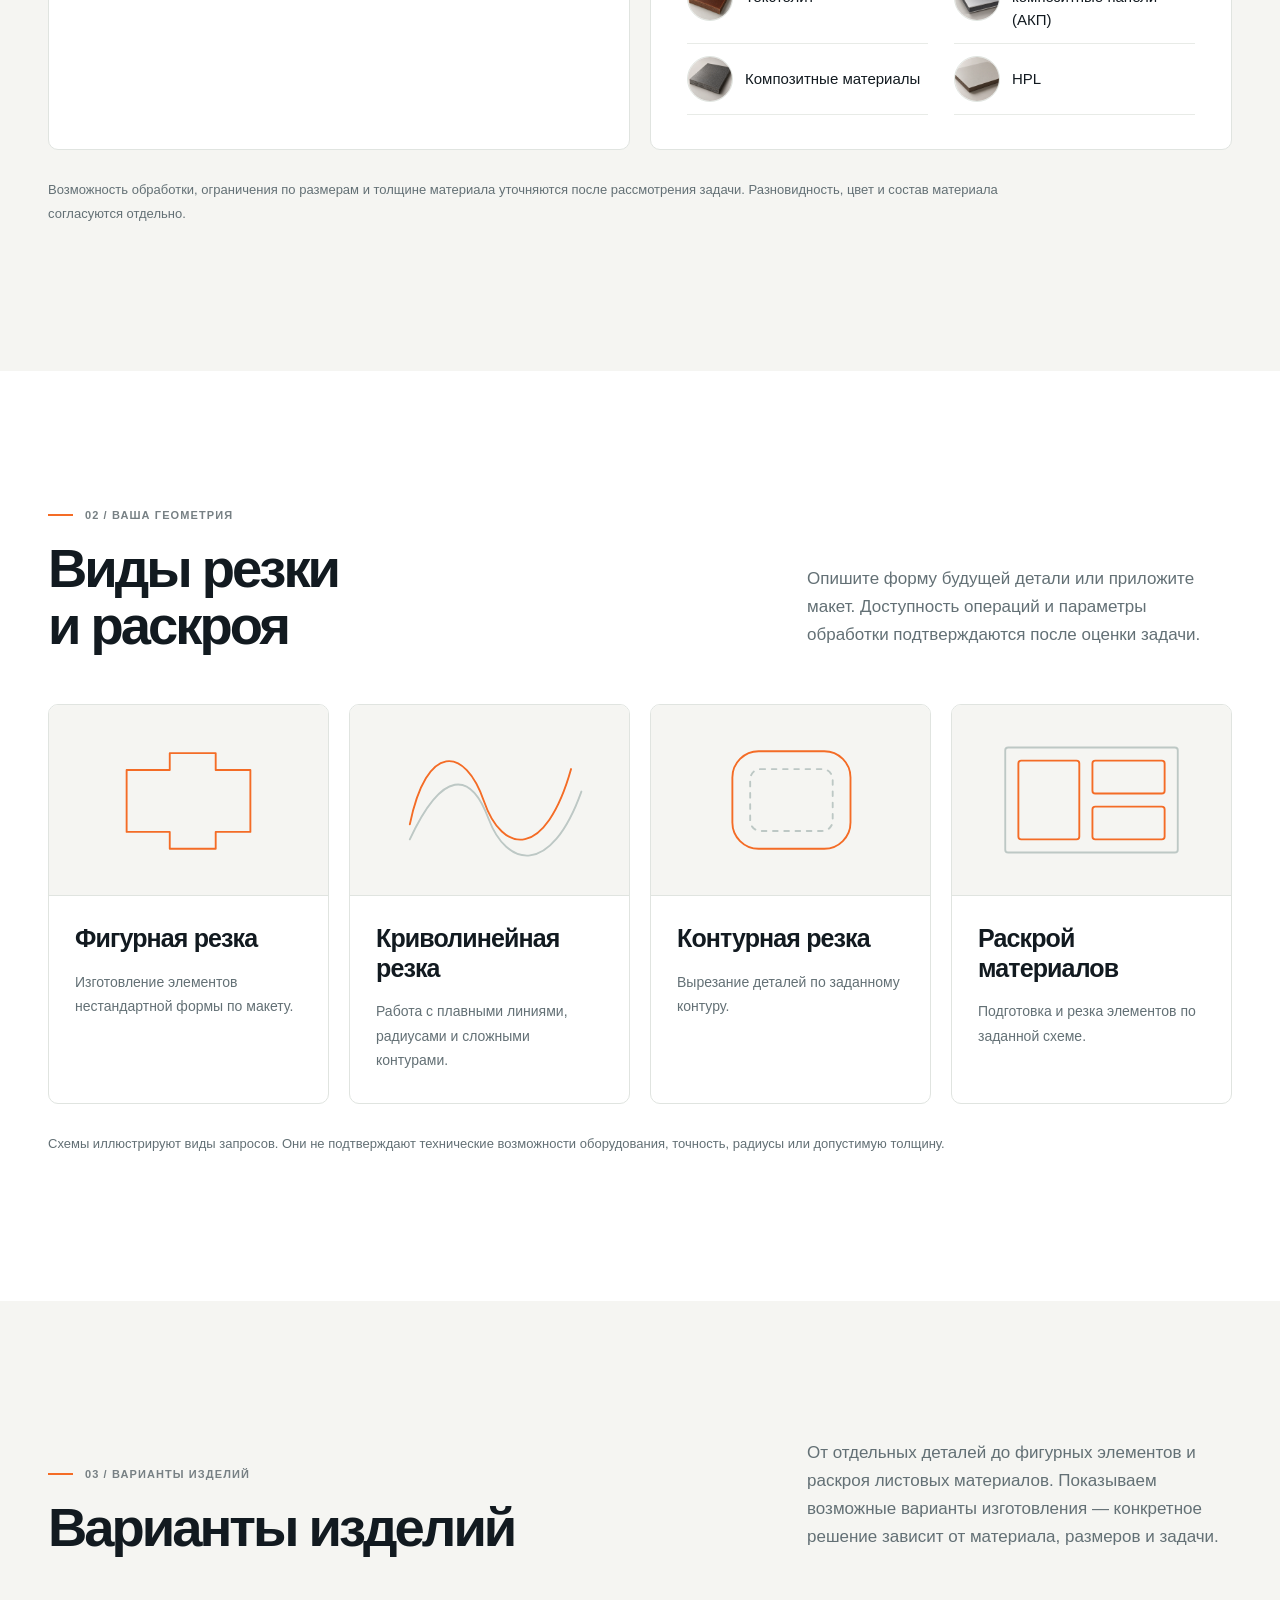
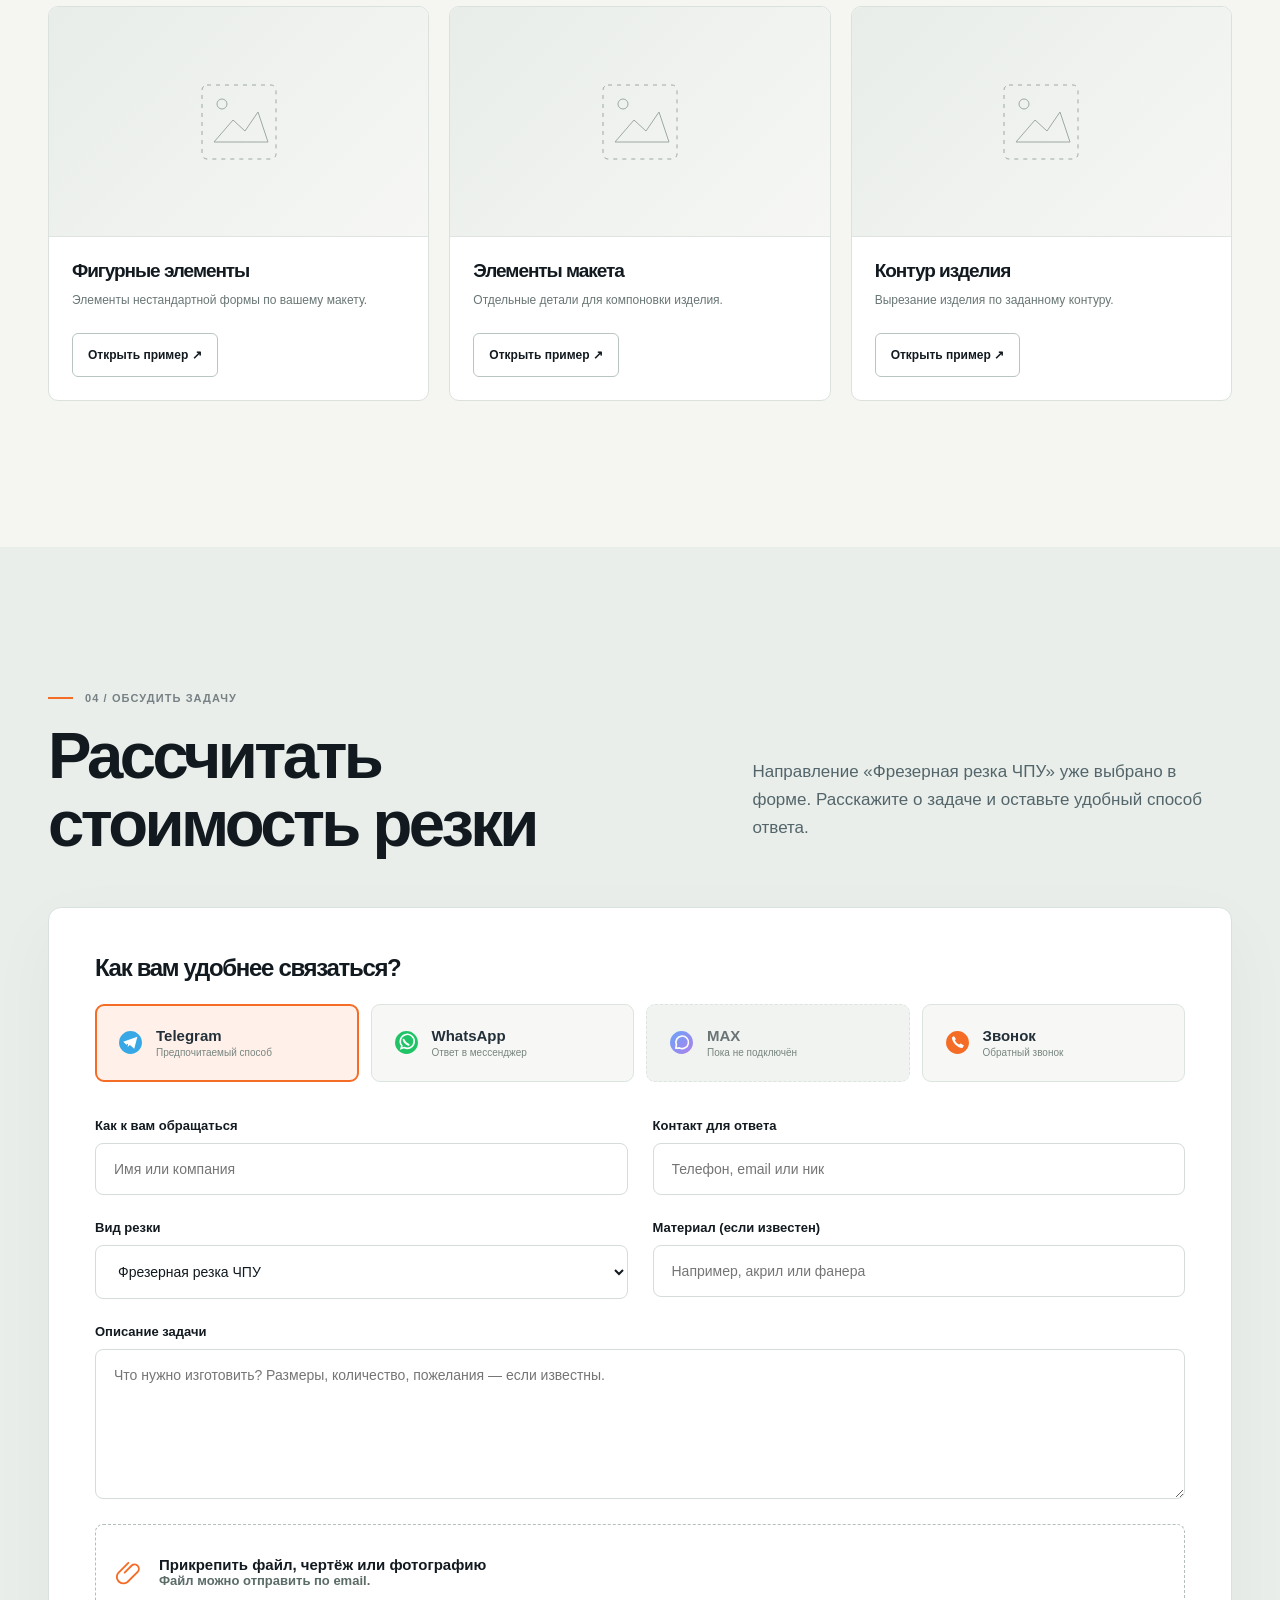
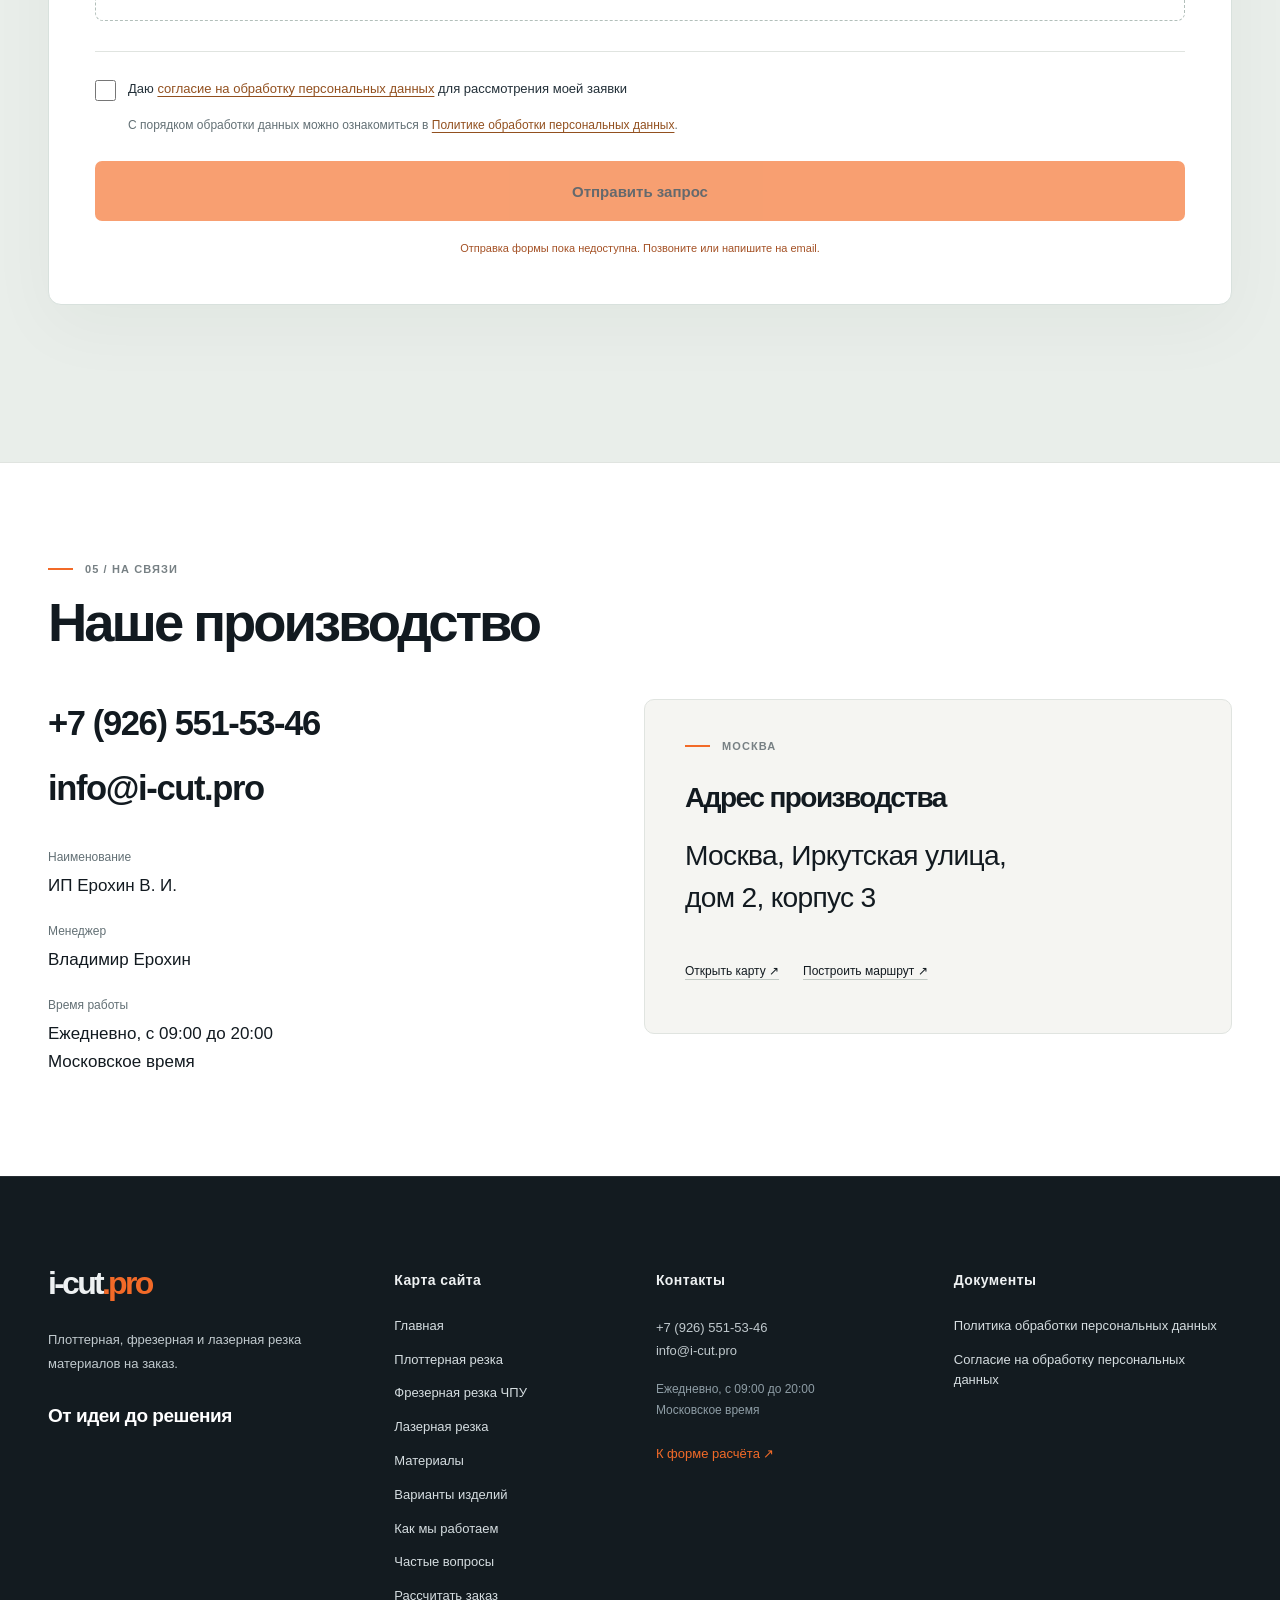
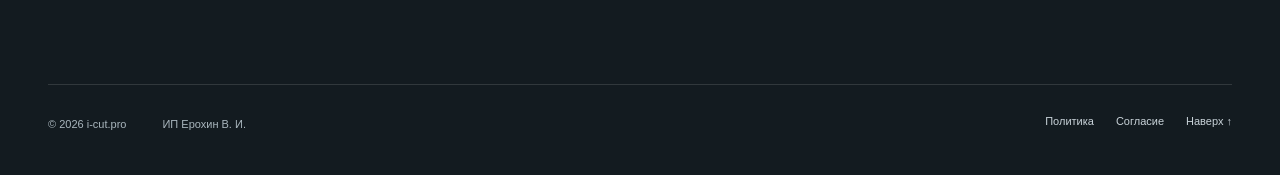
==== commit 2508938f: "Update client preview: final hero composition, unified navigation and contacts" ====
--- a/cnc-milling.html
+++ b/cnc-milling.html
@@ -11,45 +11,44 @@
 <link rel="canonical" href="https://i-cut.pro/cnc-milling.html">
 -->
 <link rel="icon" href="data:,">
-<link rel="stylesheet" href="v3.css?v=preview-20261103-1">
-<link rel="stylesheet" href="legal.css?v=preview-20261103-1">
-<link rel="stylesheet" href="sticky-images.css?v=preview-20261103-1">
-<link rel="stylesheet" href="technology-pages.css?v=preview-20261103-1">
-<script src="v3.js?v=preview-20261103-1" defer></script>
-<script src="legal-ui.js?v=preview-20261103-1" defer></script>
-<script src="sticky-header.js?v=preview-20261103-1" defer></script>
-<script src="analytics-config.js?v=preview-20261103-1" defer></script>
-<script src="analytics.js?v=preview-20261103-1" defer></script>
-<link rel="stylesheet" href="portfolio-modal.css?v=preview-20261103-1">
-<script src="portfolio-config.js?v=preview-20261103-1" defer></script>
-<script src="portfolio-data.js?v=preview-20261103-1" defer></script>
-<script src="portfolio-modal.js?v=preview-20261103-1" defer></script>
-<script src="inquiry-config.js?v=preview-20261103-1" defer></script>
-<script src="inquiry-form.js?v=preview-20261103-1" defer></script>
+<link rel="stylesheet" href="v3.css?v=preview-20261103-2">
+<link rel="stylesheet" href="legal.css?v=preview-20261103-2">
+<link rel="stylesheet" href="site-chrome.css?v=preview-20261103-2">
+<link rel="stylesheet" href="sticky-images.css?v=preview-20261103-2">
+<link rel="stylesheet" href="technology-pages.css?v=preview-20261103-2">
+<script src="v3.js?v=preview-20261103-2" defer></script>
+<script src="legal-ui.js?v=preview-20261103-2" defer></script>
+<script src="sticky-header.js?v=preview-20261103-2" defer></script>
+<script src="analytics-config.js?v=preview-20261103-2" defer></script>
+<script src="analytics.js?v=preview-20261103-2" defer></script>
+<link rel="stylesheet" href="portfolio-modal.css?v=preview-20261103-2">
+<script src="portfolio-config.js?v=preview-20261103-2" defer></script>
+<script src="portfolio-data.js?v=preview-20261103-2" defer></script>
+<script src="portfolio-modal.js?v=preview-20261103-2" defer></script>
+<script src="inquiry-config.js?v=preview-20261103-2" defer></script>
+<script src="inquiry-form.js?v=preview-20261103-2" defer></script>
 </head>
 <body class="technology-page technology-page--milling">
 <a class="skip-link" href="#main">К содержанию</a>
-<div class="notice"><strong>Локальный прототип.</strong> Фотографии технологий — демонстрационные. Контакты и отправка заявок не подключены.</div>
 <main id="main">
 <section class="hero" id="top">
 <picture class="technology-visual"><source media="(max-width: 767px)" srcset="assets/images/services/cards/milling.webp"><img src="assets/images/services/banners/milling.webp" width="2400" height="900" alt="Сгенерированная иллюстрация: фрезерный станок с пылеотсасывающей щёткой на фанере" fetchpriority="high" decoding="async"></picture>
 <div class="shell">
 <header class="header">
-      <a class="logo" href="index.html?v=preview-20261103-1#top" aria-label="i-cut.pro">i-cut<span>.pro</span></a>
+      <a class="logo" href="index.html?v=preview-20261103-2#top" aria-label="i-cut.pro">i-cut<span>.pro</span></a>
       <button class="menu-button" type="button" aria-expanded="false" aria-controls="site-nav" aria-label="Открыть меню">Меню ☰</button>
-      <nav id="site-nav" class="nav-links" aria-label="Основная навигация"><a href="index.html?v=preview-20261103-1#services">Услуги</a><a href="#materials">Материалы</a><a href="index.html?v=preview-20261103-1#process">Как работаем</a><a href="#portfolio">Примеры работ</a><a href="index.html?v=preview-20261103-1#faq">Вопросы</a><a href="#contact">Контакты</a></nav>
+      <nav id="site-nav" class="nav-links" aria-label="Основная навигация"><a href="index.html?v=preview-20261103-2#services">Услуги</a><a href="#materials">Материалы</a><a href="index.html?v=preview-20261103-2#process">Как работаем</a><a href="#portfolio">Варианты изделий</a><a href="index.html?v=preview-20261103-2#faq">Вопросы</a><a href="#production">Контакты</a></nav>
       <a class="nav-cta" href="#contact">Обсудить задачу &nbsp;↗</a>
     </header>
-<nav class="breadcrumbs" aria-label="Хлебные крошки"><a href="index.html?v=preview-20261103-1">Главная</a><span aria-hidden="true">/</span><span aria-current="page">Фрезерная резка ЧПУ</span></nav>
+<nav class="breadcrumbs" aria-label="Хлебные крошки"><a href="index.html?v=preview-20261103-2">Главная</a><span aria-hidden="true">/</span><span aria-current="page">Фрезерная резка ЧПУ</span></nav>
 <div class="hero-body"><div class="eyebrow">ФРЕЗЕРНАЯ РЕЗКА ЧПУ / ПО ВАШЕМУ МАКЕТУ</div><h1>Фрезерная резка ЧПУ<br><span>на заказ</span></h1><p class="hero-lede">Фрезерная резка и раскрой листовых материалов по чертежу или макету. Изготовление деталей из пластика, фанеры, МДФ, композитных и других материалов. Поможем уточнить задачу и подготовить запрос на расчёт</p><div class="hero-actions"><a class="btn btn-orange" href="#contact">Рассчитать заказ <span class="arrow">↗</span></a><a class="btn btn-outline-dark" href="#materials">Посмотреть материалы <span class="arrow">↘</span></a></div></div>
-<div class="hero-bottom"><nav class="technology-links" aria-label="Технологии резки"><a href="plotter-cutting.html?v=preview-20261103-1">Плоттерная резка</a><a href="cnc-milling.html?v=preview-20261103-1" aria-current="page">Фрезерная резка ЧПУ</a><a href="laser-cutting.html?v=preview-20261103-1">Лазерная резка</a></nav><p class="visual-disclaimer">Сгенерированная иллюстрация технологии, не фотография оборудования или выполненного заказа i-cut.pro.</p></div>
+<div class="hero-bottom"><nav class="technology-links" aria-label="Технологии резки"><a href="plotter-cutting.html?v=preview-20261103-2">Плоттерная резка</a><a href="cnc-milling.html?v=preview-20261103-2" aria-current="page">Фрезерная резка ЧПУ</a><a href="laser-cutting.html?v=preview-20261103-2">Лазерная резка</a></nav></div>
 </div></section>
-<section class="section technology-materials" id="materials"><div class="shell"><div class="section-top"><div><div class="eyebrow">01 / МАТЕРИАЛЫ</div><h2>С какими материалами работаем</h2></div><p>Для расчёта укажите материал, размеры и количество деталей. Возможность обработки подтверждаем после рассмотрения задачи.</p></div><div class="material-groups material-groups--three"><article class="material-group"><div class="group-top"><h3>Пластики и полимеры</h3><span class="group-mark">01</span></div><ul class="material-list"><li data-material><img class="material-thumb" src="assets/material-thumbs/plastic.webp" width="512" height="512" alt="Сгенерированный образец: пластик" loading="lazy" decoding="async"><span class="material-name">Пластик</span></li><li data-material><img class="material-thumb" src="assets/material-thumbs/pvc.webp" width="512" height="512" alt="Сгенерированный образец: пвх" loading="lazy" decoding="async"><span class="material-name">ПВХ</span></li><li data-material><img class="material-thumb" src="assets/material-thumbs/polystyrene.webp" width="512" height="512" alt="Сгенерированный образец: полистирол" loading="lazy" decoding="async"><span class="material-name">Полистирол</span></li><li data-material><img class="material-thumb" src="assets/material-thumbs/acrylic.webp" width="512" height="512" alt="Сгенерированный образец: акрил" loading="lazy" decoding="async"><span class="material-name">Акрил</span></li><li data-material><img class="material-thumb" src="assets/material-thumbs/plexiglass.webp" width="512" height="512" alt="Сгенерированный образец: оргстекло" loading="lazy" decoding="async"><span class="material-name">Оргстекло</span></li><li data-material><img class="material-thumb" src="assets/material-thumbs/polycarbonate.webp" width="512" height="512" alt="Сгенерированный образец: поликарбонат" loading="lazy" decoding="async"><span class="material-name">Поликарбонат</span></li><li data-material><img class="material-thumb" src="assets/material-thumbs/caprolon.webp" width="512" height="512" alt="Сгенерированный образец: капролон" loading="lazy" decoding="async"><span class="material-name">Капролон</span></li><li data-material><img class="material-thumb" src="assets/material-thumbs/polypropylene.webp" width="512" height="512" alt="Сгенерированный образец: полипропилен" loading="lazy" decoding="async"><span class="material-name">Полипропилен</span></li></ul></article><article class="material-group"><div class="group-top"><h3>Древесные материалы</h3><span class="group-mark">02</span></div><ul class="material-list"><li data-material><img class="material-thumb" src="assets/material-thumbs/mdf.webp" width="512" height="512" alt="Сгенерированный образец: мдф" loading="lazy" decoding="async"><span class="material-name">МДФ</span></li><li data-material><img class="material-thumb" src="assets/material-thumbs/chipboard.webp" width="512" height="512" alt="Сгенерированный образец: дсп" loading="lazy" decoding="async"><span class="material-name">ДСП</span></li><li data-material><img class="material-thumb" src="assets/material-thumbs/plywood.webp" width="512" height="512" alt="Сгенерированный образец: фанера" loading="lazy" decoding="async"><span class="material-name">Фанера</span></li><li data-material><img class="material-thumb" src="assets/material-thumbs/ldsp.webp" width="512" height="512" alt="Сгенерированный образец: лдсп" loading="lazy" decoding="async"><span class="material-name">ЛДСП</span></li></ul></article><article class="material-group"><div class="group-top"><h3>Композиты и другие</h3><span class="group-mark">03</span></div><ul class="material-list"><li data-material><img class="material-thumb" src="assets/material-thumbs/textolite.webp" width="512" height="512" alt="Сгенерированный образец: текстолит" loading="lazy" decoding="async"><span class="material-name">Текстолит</span></li><li data-material><img class="material-thumb" src="assets/material-thumbs/acp.webp" width="512" height="512" alt="Сгенерированный образец: алюминиевые композитные панели (акп)" loading="lazy" decoding="async"><span class="material-name">Алюминиевые композитные панели (АКП)</span></li><li data-material><img class="material-thumb" src="assets/material-thumbs/composites.webp" width="512" height="512" alt="Сгенерированный образец: композитные материалы" loading="lazy" decoding="async"><span class="material-name">Композитные материалы</span></li><li data-material><img class="material-thumb" src="assets/material-thumbs/hpl.webp" width="512" height="512" alt="Сгенерированный образец: hpl" loading="lazy" decoding="async"><span class="material-name">HPL</span></li></ul></article></div><p class="technology-footnote">Возможность обработки, ограничения по размерам и толщине материала уточняются после рассмотрения задачи. Миниатюры — сгенерированные иллюстративные образцы; разновидность, цвет и состав согласуются отдельно. <a href="assets/material-thumbs/README.html">Об изображениях</a>.</p></div></section>
+<section class="section technology-materials" id="materials"><div class="shell"><div class="section-top"><div><div class="eyebrow">01 / МАТЕРИАЛЫ</div><h2>С какими материалами работаем</h2></div><p>Для расчёта укажите материал, размеры и количество деталей. Возможность обработки подтверждаем после рассмотрения задачи.</p></div><div class="material-groups material-groups--three"><article class="material-group"><div class="group-top"><h3>Пластики и полимеры</h3><span class="group-mark">01</span></div><ul class="material-list"><li data-material><img class="material-thumb" src="assets/material-thumbs/plastic.webp" width="512" height="512" alt="Сгенерированный образец: пластик" loading="lazy" decoding="async"><span class="material-name">Пластик</span></li><li data-material><img class="material-thumb" src="assets/material-thumbs/pvc.webp" width="512" height="512" alt="Сгенерированный образец: пвх" loading="lazy" decoding="async"><span class="material-name">ПВХ</span></li><li data-material><img class="material-thumb" src="assets/material-thumbs/polystyrene.webp" width="512" height="512" alt="Сгенерированный образец: полистирол" loading="lazy" decoding="async"><span class="material-name">Полистирол</span></li><li data-material><img class="material-thumb" src="assets/material-thumbs/acrylic.webp" width="512" height="512" alt="Сгенерированный образец: акрил" loading="lazy" decoding="async"><span class="material-name">Акрил</span></li><li data-material><img class="material-thumb" src="assets/material-thumbs/plexiglass.webp" width="512" height="512" alt="Сгенерированный образец: оргстекло" loading="lazy" decoding="async"><span class="material-name">Оргстекло</span></li><li data-material><img class="material-thumb" src="assets/material-thumbs/polycarbonate.webp" width="512" height="512" alt="Сгенерированный образец: поликарбонат" loading="lazy" decoding="async"><span class="material-name">Поликарбонат</span></li><li data-material><img class="material-thumb" src="assets/material-thumbs/caprolon.webp" width="512" height="512" alt="Сгенерированный образец: капролон" loading="lazy" decoding="async"><span class="material-name">Капролон</span></li><li data-material><img class="material-thumb" src="assets/material-thumbs/polypropylene.webp" width="512" height="512" alt="Сгенерированный образец: полипропилен" loading="lazy" decoding="async"><span class="material-name">Полипропилен</span></li></ul></article><article class="material-group"><div class="group-top"><h3>Древесные материалы</h3><span class="group-mark">02</span></div><ul class="material-list"><li data-material><img class="material-thumb" src="assets/material-thumbs/mdf.webp" width="512" height="512" alt="Сгенерированный образец: мдф" loading="lazy" decoding="async"><span class="material-name">МДФ</span></li><li data-material><img class="material-thumb" src="assets/material-thumbs/chipboard.webp" width="512" height="512" alt="Сгенерированный образец: дсп" loading="lazy" decoding="async"><span class="material-name">ДСП</span></li><li data-material><img class="material-thumb" src="assets/material-thumbs/plywood.webp" width="512" height="512" alt="Сгенерированный образец: фанера" loading="lazy" decoding="async"><span class="material-name">Фанера</span></li><li data-material><img class="material-thumb" src="assets/material-thumbs/ldsp.webp" width="512" height="512" alt="Сгенерированный образец: лдсп" loading="lazy" decoding="async"><span class="material-name">ЛДСП</span></li></ul></article><article class="material-group"><div class="group-top"><h3>Композиты и другие</h3><span class="group-mark">03</span></div><ul class="material-list"><li data-material><img class="material-thumb" src="assets/material-thumbs/textolite.webp" width="512" height="512" alt="Сгенерированный образец: текстолит" loading="lazy" decoding="async"><span class="material-name">Текстолит</span></li><li data-material><img class="material-thumb" src="assets/material-thumbs/acp.webp" width="512" height="512" alt="Сгенерированный образец: алюминиевые композитные панели (акп)" loading="lazy" decoding="async"><span class="material-name">Алюминиевые композитные панели (АКП)</span></li><li data-material><img class="material-thumb" src="assets/material-thumbs/composites.webp" width="512" height="512" alt="Сгенерированный образец: композитные материалы" loading="lazy" decoding="async"><span class="material-name">Композитные материалы</span></li><li data-material><img class="material-thumb" src="assets/material-thumbs/hpl.webp" width="512" height="512" alt="Сгенерированный образец: hpl" loading="lazy" decoding="async"><span class="material-name">HPL</span></li></ul></article></div><p class="technology-footnote">Возможность обработки, ограничения по размерам и толщине материала уточняются после рассмотрения задачи. Разновидность, цвет и состав материала согласуются отдельно.</p></div></section>
 <section class="section" id="cutting-types"><div class="shell"><div class="section-top"><div><div class="eyebrow">02 / ВАША ГЕОМЕТРИЯ</div><h2>Виды резки<br>и раскроя</h2></div><p>Опишите форму будущей детали или приложите макет. Доступность операций и параметры обработки подтверждаются после оценки задачи.</p></div><div class="cutting-grid"><article class="cutting-card"><div class="cutting-visual"><svg viewBox="0 0 240 160" aria-hidden="true" stroke="#f46c26" stroke-width="2"><path d="M54 114V48h46V30h49v18h37v66h-37v18h-49v-18Z"/></svg></div><div class="cutting-copy"><h3>Фигурная резка</h3><p>Изготовление элементов нестандартной формы по макету.</p></div></article><article class="cutting-card"><div class="cutting-visual"><svg viewBox="0 0 240 160" aria-hidden="true" stroke="#f46c26" stroke-width="2"><path d="M35 106C53 18 94 23 114 81S180 143 207 47"/><path d="M35 122C70 47 100 49 119 100S185 163 218 71" stroke="#bdc8c5"/></svg></div><div class="cutting-copy"><h3>Криволинейная резка</h3><p>Работа с плавными линиями, радиусами и сложными контурами.</p></div></article><article class="cutting-card"><div class="cutting-visual"><svg viewBox="0 0 240 160" aria-hidden="true" stroke="#f46c26" stroke-width="2"><rect x="58" y="28" width="126" height="104" rx="28"/><rect x="77" y="47" width="88" height="66" rx="11" stroke-dasharray="5 7" stroke="#bdc8c5"/></svg></div><div class="cutting-copy"><h3>Контурная резка</h3><p>Вырезание деталей по заданному контуру.</p></div></article><article class="cutting-card"><div class="cutting-visual"><svg viewBox="0 0 240 160" aria-hidden="true" stroke="#f46c26" stroke-width="2"><rect x="28" y="24" width="184" height="112" rx="3" stroke="#bdc8c5"/><rect x="42" y="38" width="65" height="84" rx="3"/><rect x="121" y="38" width="77" height="35" rx="3"/><rect x="121" y="87" width="77" height="35" rx="3"/></svg></div><div class="cutting-copy"><h3>Раскрой материалов</h3><p>Подготовка и резка элементов по заданной схеме.</p></div></article></div><p class="technology-footnote">Схемы иллюстрируют виды запросов. Они не подтверждают технические возможности оборудования, точность, радиусы или допустимую толщину.</p></div></section>
-<!-- Если реальных кейсов нет к публикации, добавьте hidden этому section и удалите ссылку #portfolio из шапки. -->
-<section class="section technology-portfolio" id="portfolio" data-demo-portfolio><div class="shell"><div class="section-top"><div><div class="eyebrow">03 / БУДУЩАЯ ГАЛЕРЕЯ</div><h2>Примеры работ</h2></div><p>Места для реальных фотографий по направлению «Фрезерная резка ЧПУ». Заполним после получения и согласования материалов компании.</p></div><div class="portfolio-grid"><article class="project-card" data-portfolio-card="milling-gallery-demo"><div class="project-picture"><b class="portfolio-demo-badge">Демонстрационный пример</b><svg viewBox="0 0 100 100" fill="none" stroke="currentColor" stroke-width="1" aria-hidden="true"><rect x="13" y="13" width="74" height="74" rx="5" stroke-dasharray="4 5"/><path d="M25 70 44 48 56 59 69 40 79 70Z"/><circle cx="33" cy="32" r="5"/></svg><span>Место для фотографии / 01</span></div><div class="project-body"><h3>Общий вид изделия</h3><p>Здесь появится подтверждённая работа: фрезерная резка чпу. Фотография и описание ещё не добавлены.</p><button type="button" class="portfolio-open" data-portfolio-open="milling-gallery-demo" aria-haspopup="dialog" aria-controls="portfolio-dialog">Открыть пример <span aria-hidden="true">↗</span></button></div></article><article class="project-card" data-portfolio-card="milling-single-demo"><div class="project-picture"><b class="portfolio-demo-badge">Демонстрационный пример</b><svg viewBox="0 0 100 100" fill="none" stroke="currentColor" stroke-width="1" aria-hidden="true"><rect x="13" y="13" width="74" height="74" rx="5" stroke-dasharray="4 5"/><path d="M25 70 44 48 56 59 69 40 79 70Z"/><circle cx="33" cy="32" r="5"/></svg><span>Место для фотографии / 02</span></div><div class="project-body"><h3>Фрагмент детали</h3><p>Здесь появится подтверждённая работа: фрезерная резка чпу. Фотография и описание ещё не добавлены.</p><button type="button" class="portfolio-open" data-portfolio-open="milling-single-demo" aria-haspopup="dialog" aria-controls="portfolio-dialog">Открыть пример <span aria-hidden="true">↗</span></button></div></article><article class="project-card" data-portfolio-card="milling-empty-demo"><div class="project-picture"><b class="portfolio-demo-badge">Демонстрационный пример</b><svg viewBox="0 0 100 100" fill="none" stroke="currentColor" stroke-width="1" aria-hidden="true"><rect x="13" y="13" width="74" height="74" rx="5" stroke-dasharray="4 5"/><path d="M25 70 44 48 56 59 69 40 79 70Z"/><circle cx="33" cy="32" r="5"/></svg><span>Место для фотографии / 03</span></div><div class="project-body"><h3>Макет и результат</h3><p>Здесь появится подтверждённая работа: фрезерная резка чпу. Фотография и описание ещё не добавлены.</p><button type="button" class="portfolio-open" data-portfolio-open="milling-empty-demo" aria-haspopup="dialog" aria-controls="portfolio-dialog">Открыть пример <span aria-hidden="true">↗</span></button></div></article></div><p class="technology-footnote">Демонстрационные карточки: выполненные заказы здесь пока не представлены. Перед публикацией раздел заполняется подтверждёнными работами или скрывается.</p></div></section>
-<section class="contact" id="contact"><div class="shell"><div class="contact-head"><div><div class="eyebrow">04 / ОБСУДИТЬ ЗАДАЧУ</div><h2>Рассчитать<br>стоимость резки</h2></div><p>Направление «Фрезерная резка ЧПУ» уже выбрано в форме. Расскажите о задаче и оставьте удобный способ ответа. Отправка пока не подключена.</p></div><form method="dialog" class="contact-form" aria-label="Демонстрационная форма заявки" aria-describedby="demo-status">
-      <div class="form-top"><h3>Как вам удобнее связаться?</h3><span>Демонстрационный выбор — каналы ещё не подключены</span></div>
+<section class="section technology-portfolio" id="portfolio" data-demo-portfolio><div class="shell"><div class="section-top"><div><div class="eyebrow">03 / ВАРИАНТЫ ИЗДЕЛИЙ</div><h2>Варианты изделий</h2></div><p>От отдельных деталей до фигурных элементов и раскроя листовых материалов. Показываем возможные варианты изготовления — конкретное решение зависит от материала, размеров и задачи.</p></div><div class="portfolio-grid"><article class="project-card" data-portfolio-card="milling-gallery-demo"><div class="project-picture"><svg viewBox="0 0 100 100" fill="none" stroke="currentColor" stroke-width="1" aria-hidden="true"><rect x="13" y="13" width="74" height="74" rx="5" stroke-dasharray="4 5"/><path d="M25 70 44 48 56 59 69 40 79 70Z"/><circle cx="33" cy="32" r="5"/></svg></div><div class="project-body"><h3>Фигурные элементы</h3><p>Элементы нестандартной формы по вашему макету.</p><button type="button" class="portfolio-open" data-portfolio-open="milling-gallery-demo" aria-haspopup="dialog" aria-controls="portfolio-dialog">Открыть пример <span aria-hidden="true">↗</span></button></div></article><article class="project-card" data-portfolio-card="milling-single-demo"><div class="project-picture"><svg viewBox="0 0 100 100" fill="none" stroke="currentColor" stroke-width="1" aria-hidden="true"><rect x="13" y="13" width="74" height="74" rx="5" stroke-dasharray="4 5"/><path d="M25 70 44 48 56 59 69 40 79 70Z"/><circle cx="33" cy="32" r="5"/></svg></div><div class="project-body"><h3>Элементы макета</h3><p>Отдельные детали для компоновки изделия.</p><button type="button" class="portfolio-open" data-portfolio-open="milling-single-demo" aria-haspopup="dialog" aria-controls="portfolio-dialog">Открыть пример <span aria-hidden="true">↗</span></button></div></article><article class="project-card" data-portfolio-card="milling-empty-demo"><div class="project-picture"><svg viewBox="0 0 100 100" fill="none" stroke="currentColor" stroke-width="1" aria-hidden="true"><rect x="13" y="13" width="74" height="74" rx="5" stroke-dasharray="4 5"/><path d="M25 70 44 48 56 59 69 40 79 70Z"/><circle cx="33" cy="32" r="5"/></svg></div><div class="project-body"><h3>Контур изделия</h3><p>Вырезание изделия по заданному контуру.</p><button type="button" class="portfolio-open" data-portfolio-open="milling-empty-demo" aria-haspopup="dialog" aria-controls="portfolio-dialog">Открыть пример <span aria-hidden="true">↗</span></button></div></article></div></div></section>
+<section class="contact" id="contact"><div class="shell"><div class="contact-head"><div><div class="eyebrow">04 / ОБСУДИТЬ ЗАДАЧУ</div><h2>Рассчитать<br>стоимость резки</h2></div><p>Направление «Фрезерная резка ЧПУ» уже выбрано в форме. Расскажите о задаче и оставьте удобный способ ответа.</p></div><form method="dialog" class="contact-form" aria-label="Форма запроса расчёта" aria-describedby="demo-status">
+      <div class="form-top"><h3>Как вам удобнее связаться?</h3></div>
       <input type="hidden" name="preferred_method" value="Telegram">
       <input type="hidden" name="starting_point" value="">
       <p class="route-selection" role="status" hidden></p>
@@ -65,36 +64,38 @@
         <label>Вид резки<select name="type"><option value="unsure">Нужна консультация</option><option value="plotter">Плоттерная резка</option><option value="milling" selected>Фрезерная резка ЧПУ</option><option value="laser">Лазерная резка</option><option value="shape">Фигурная / контурная резка</option><option value="other">Другая задача по раскрою</option></select></label>
         <label>Материал (если известен)<input type="text" name="material" placeholder="Например, акрил или фанера"></label>
         <label class="full">Описание задачи<textarea name="task" placeholder="Что нужно изготовить? Размеры, количество, пожелания — если известны."></textarea></label>
-        <label class="attachment full" aria-disabled="true"><svg viewBox="0 0 24 24" aria-hidden="true"><path d="M8 12.5 14.5 6a4 4 0 0 1 5.5 5.8l-9.4 9.4a6 6 0 0 1-8.4-8.5l9.2-9.2" fill="none" stroke="#f46c26" stroke-width="1.7" stroke-linecap="round"/></svg><span><strong>Прикрепить файл, чертёж или фотографию</strong><br>Необязательно. В этой версии загрузка не подключена.</span><input type="file" name="file" disabled aria-describedby="demo-status"></label>
+        <label class="attachment full" aria-disabled="true"><svg viewBox="0 0 24 24" aria-hidden="true"><path d="M8 12.5 14.5 6a4 4 0 0 1 5.5 5.8l-9.4 9.4a6 6 0 0 1-8.4-8.5l9.2-9.2" fill="none" stroke="#f46c26" stroke-width="1.7" stroke-linecap="round"/></svg><span><strong>Прикрепить файл, чертёж или фотографию</strong><br>Файл можно отправить по email.</span><input type="file" name="file" disabled aria-describedby="demo-status"></label>
       </div>
       <div class="consent-block">
-        <div class="consent-row"><input id="personal-data-agreement" type="checkbox" name="personal_data_consent" value="accepted" required aria-describedby="consent-draft-note"><label for="personal-data-agreement">Даю <a href="personal-data-consent.html?v=preview-20261103-1" target="_blank" rel="noopener">согласие на обработку персональных данных</a> для рассмотрения моей заявки</label></div>
-        <p class="consent-policy">С порядком обработки данных можно ознакомиться в <a href="privacy.html?v=preview-20261103-1" target="_blank" rel="noopener">Политике обработки персональных данных</a>.</p>
-        <p class="consent-draft-note" id="consent-draft-note">Документы — черновики для внутреннего согласования. Отправка заявки не подключена.</p>
+        <div class="consent-row"><input id="personal-data-agreement" type="checkbox" name="personal_data_consent" value="accepted" required><label for="personal-data-agreement">Даю <a href="personal-data-consent.html?v=preview-20261103-2" target="_blank" rel="noopener">согласие на обработку персональных данных</a> для рассмотрения моей заявки</label></div>
+        <p class="consent-policy">С порядком обработки данных можно ознакомиться в <a href="privacy.html?v=preview-20261103-2" target="_blank" rel="noopener">Политике обработки персональных данных</a>.</p>
+        
         <input type="hidden" name="consent_document_version" value="draft-2026-10-24-v1">
       </div>
       <button class="form-submit" type="submit" disabled aria-describedby="demo-status">Отправить запрос</button>
-      <p class="form-note prototype-warning" id="demo-status">Это визуальный прототип: данные не отправляются и не сохраняются. Кнопки мессенджеров обозначают предпочтительный способ связи, а не открывают чат.</p>
-      <p class="legal">Перед публикацией подключить обработчик заявок, подтверждённые контакты, файловую загрузку, согласия и политику обработки персональных данных.</p>
+      <p class="form-note prototype-warning" id="demo-status">Отправка формы пока недоступна. Позвоните или напишите на email.</p>
+      
     </form></div></section>
+<section class="section production-contacts line" id="production" aria-labelledby="production-title"><div class="shell">
+<div class="section-top"><div><div class="eyebrow">05 / НА СВЯЗИ</div><h2 id="production-title">Наше производство</h2></div></div>
+<div class="production-grid"><div class="production-details"><div class="production-direct"><a href="tel:+79265515346">+7 (926) 551-53-46</a><a href="mailto:info@i-cut.pro">info@i-cut.pro</a></div><dl><div><dt>Наименование</dt><dd>ИП Ерохин В. И.</dd></div><div><dt>Менеджер</dt><dd>Владимир Ерохин</dd></div><div><dt>Время работы</dt><dd>Ежедневно, с 09:00 до 20:00<br>Московское время</dd></div></dl></div>
+<div class="production-address-card"><div class="eyebrow">Москва</div><h3>Адрес производства</h3><address>Москва, Иркутская улица,<br>дом 2, корпус 3</address><div class="production-map-links"><a href="https://yandex.ru/maps/213/moscow/house/irkutskaya_ulitsa_2k3/Z04YcQ9oS0UAQFtvfXRwdH5mYg==/" target="_blank" rel="noopener noreferrer">Открыть карту ↗</a><a href="https://yandex.ru/maps/?rtext=~55.815256%2C37.788207&amp;rtt=auto" target="_blank" rel="noopener noreferrer">Построить маршрут ↗</a></div></div></div></div></section>
 </main>
 <footer class="site-footer"><div class="shell"><div class="footer-grid">
-<section class="footer-company" aria-label="Компания"><a class="logo" href="index.html?v=preview-20261103-1#top" aria-label="i-cut.pro — главная">i-cut<span>.pro</span></a><p>Плоттерная, фрезерная ЧПУ и лазерная резка материалов на заказ</p><p class="footer-slogan">От идеи до решения</p></section>
-<nav class="footer-nav" aria-label="Карта сайта"><h2>Карта сайта</h2><a href="index.html?v=preview-20261103-1#top">Главная</a><a href="index.html?v=preview-20261103-1#services">Услуги резки</a><a href="index.html?v=preview-20261103-1#materials">Материалы</a><a href="index.html?v=preview-20261103-1#portfolio">Примеры работ</a><a href="index.html?v=preview-20261103-1#process">Как мы работаем</a><a href="index.html?v=preview-20261103-1#faq">Частые вопросы</a><a href="#contact">Рассчитать заказ</a></nav>
-<section class="footer-contacts" aria-labelledby="footer-contacts-title"><h2 id="footer-contacts-title">Контакты</h2><p>Подтверждённые телефон, электронная почта и ссылки на мессенджеры пока не добавлены.</p><p class="footer-muted">Telegram · WhatsApp · MAX<br>Каналы связи не подключены.</p><a class="footer-inquiry" href="#contact">К форме расчёта ↗</a></section>
-<nav class="footer-documents" aria-label="Документы"><h2>Документы</h2><a href="privacy.html?v=preview-20261103-1">Политика обработки персональных данных</a><a href="personal-data-consent.html?v=preview-20261103-1">Согласие на обработку персональных данных</a><p class="footer-muted">Черновики для внутреннего согласования.</p></nav>
-</div><div class="footer-bottom"><p>© 2026 i-cut.pro</p><p>Юридическое наименование оператора и реквизиты ожидают подтверждения.</p><div><a href="privacy.html?v=preview-20261103-1">Политика</a><a href="personal-data-consent.html?v=preview-20261103-1">Согласие</a><a href="#top">Наверх ↑</a></div></div></div></footer>
+<section class="footer-company" aria-label="Компания"><a class="logo" href="index.html?v=preview-20261103-2#top" aria-label="i-cut.pro — главная">i-cut<span>.pro</span></a><p>Плоттерная, фрезерная и лазерная резка материалов на заказ.</p><p class="footer-slogan">От идеи до решения</p></section>
+<nav class="footer-nav" aria-label="Карта сайта"><h2>Карта сайта</h2><a href="index.html?v=preview-20261103-2#top">Главная</a><a href="plotter-cutting.html?v=preview-20261103-2">Плоттерная резка</a><a href="cnc-milling.html?v=preview-20261103-2">Фрезерная резка ЧПУ</a><a href="laser-cutting.html?v=preview-20261103-2">Лазерная резка</a><a href="index.html?v=preview-20261103-2#materials">Материалы</a><a href="index.html?v=preview-20261103-2#portfolio">Варианты изделий</a><a href="index.html?v=preview-20261103-2#process">Как мы работаем</a><a href="index.html?v=preview-20261103-2#faq">Частые вопросы</a><a href="#contact">Рассчитать заказ</a></nav>
+<section class="footer-contacts" aria-labelledby="footer-contacts-title"><h2 id="footer-contacts-title">Контакты</h2><p><a href="tel:+79265515346">+7 (926) 551-53-46</a><br><a href="mailto:info@i-cut.pro">info@i-cut.pro</a></p><p class="footer-muted">Ежедневно, с 09:00 до 20:00<br>Московское время</p><a class="footer-inquiry" href="#contact">К форме расчёта ↗</a></section>
+<nav class="footer-documents" aria-label="Документы"><h2>Документы</h2><a href="privacy.html?v=preview-20261103-2">Политика обработки персональных данных</a><a href="personal-data-consent.html?v=preview-20261103-2">Согласие на обработку персональных данных</a></nav>
+</div><div class="footer-bottom"><p>© 2026 i-cut.pro</p><p>ИП Ерохин В. И.</p><div><a href="privacy.html?v=preview-20261103-2">Политика</a><a href="personal-data-consent.html?v=preview-20261103-2">Согласие</a><a href="#top">Наверх ↑</a></div></div></div></footer>
 
 
 <aside class="quick-contact" aria-label="Быстрая связь">
   <section class="quick-panel" id="quick-panel" aria-labelledby="quick-title" hidden>
     <div class="quick-heading"><h2 id="quick-title">Обсудим вашу задачу</h2><button class="quick-close" type="button" aria-label="Закрыть меню связи">×</button></div>
-    <p>Выберите способ ответа в форме. Контакты пока не подключены.</p>
+    <p>Позвоните или напишите нам.</p>
     <div class="quick-options">
-      <a href="#contact" data-contact-method="Telegram"><span class="quick-dot telegram" aria-hidden="true">➤</span><span>Telegram<small>Выбрать в форме</small></span><span aria-hidden="true">↗</span></a>
-      <a href="#contact" data-contact-method="WhatsApp"><span class="quick-dot whatsapp" aria-hidden="true">◉</span><span>WhatsApp<small>Выбрать в форме</small></span><span aria-hidden="true">↗</span></a>
-      <button class="quick-unavailable" type="button" disabled aria-label="MAX — контакт пока не указан"><span class="quick-dot max" aria-hidden="true"><svg viewBox="0 0 24 24" aria-hidden="true"><defs><linearGradient id="max-menu-gradient" x1="0" y1="0" x2="1" y2="1"><stop stop-color="#237cff"/><stop offset="1" stop-color="#8a42e8"/></linearGradient></defs><circle cx="12" cy="12" r="11" fill="url(#max-menu-gradient)"/><path d="M6.5 17.5 7.1 14a6 6 0 1 1 3 3.2Z" fill="none" stroke="#fff" stroke-width="1.6" stroke-linejoin="round"/></svg></span><span>MAX<small>Контакт пока не указан</small></span></button>
-      <a href="#contact" data-contact-method="Звонок"><span class="quick-dot phone" aria-hidden="true">☎</span><span>Звонок<small>Выбрать в форме</small></span><span aria-hidden="true">↗</span></a>
+      <a href="tel:+79265515346"><span class="quick-dot phone" aria-hidden="true">☎</span><span>Позвонить<small>+7 (926) 551-53-46</small></span><span aria-hidden="true">↗</span></a>
+      <a href="mailto:info@i-cut.pro"><span class="quick-dot email" aria-hidden="true">@</span><span>Написать на email<small>info@i-cut.pro</small></span><span aria-hidden="true">↗</span></a>
     </div>
   </section>
   <button class="quick-toggle" type="button" aria-expanded="false" aria-controls="quick-panel" aria-label="Открыть меню связи"><svg viewBox="0 0 24 24" width="24" height="24" fill="none" stroke="currentColor" stroke-width="1.7" stroke-linecap="round" stroke-linejoin="round" aria-hidden="true"><path d="M21 11.5a8.5 8.5 0 0 1-8.5 8.5H4l-2 2V11.5A8.5 8.5 0 0 1 10.5 3h2A8.5 8.5 0 0 1 21 11.5Z"/><path d="M7 9h9M7 13h6"/></svg><span>Связаться</span></button>
--- a/site-chrome.css
+++ b/site-chrome.css
@@ -0,0 +1,35 @@
+/* Общие шапка, футер и контакты четырёх актуальных страниц. */
+:is(.home-page,.technology-page) :is(.header,.site-footer,.production-contacts,.quick-contact){--orange:#F26A28}
+:is(.home-page,.technology-page) .production-contacts{background:#fff;padding:100px 0}
+:is(.home-page,.technology-page) .production-contacts .section-top{display:block;margin-bottom:48px}
+:is(.home-page,.technology-page) .production-grid{display:grid;grid-template-columns:minmax(0,.95fr) minmax(0,1.05fr);gap:64px;align-items:start}
+:is(.home-page,.technology-page) .production-details{min-width:0}
+:is(.home-page,.technology-page) .production-direct{display:flex;flex-direction:column;align-items:flex-start;gap:16px;margin-bottom:35px}
+:is(.home-page,.technology-page) .production-direct a{font-size:clamp(25px,2.7vw,39px);line-height:1.25;font-weight:700;letter-spacing:-.04em;text-decoration:none;overflow-wrap:anywhere;min-height:44px;padding:3px 0}
+:is(.home-page,.technology-page) .production-direct a:hover{color:var(--orange)}
+:is(.home-page,.technology-page) .production-details dl{margin:0;display:grid;gap:22px}
+:is(.home-page,.technology-page) .production-details dt{font-size:12px;line-height:1.5;color:var(--sub);margin-bottom:6px}
+:is(.home-page,.technology-page) .production-details dd{margin:0;font-size:17px;line-height:1.65;color:var(--ink)}
+:is(.home-page,.technology-page) .production-details address{font-style:normal}
+:is(.home-page,.technology-page) .production-map{min-width:0}
+:is(.home-page,.technology-page) .production-map iframe{display:block;width:100%;height:500px;border:1px solid var(--line);border-radius:10px;background:var(--ground)}
+:is(.home-page,.technology-page) .production-map-links{display:flex;flex-wrap:wrap;gap:12px 24px;margin-top:18px}
+:is(.home-page,.technology-page) .production-map-links a{font-size:12px;line-height:1.7;min-height:44px;display:inline-flex;align-items:center;text-underline-offset:4px;text-decoration-color:#c1c9c4}
+:is(.home-page,.technology-page) .production-route-modes{font-size:11px;line-height:1.7;color:var(--sub);margin:0}
+:is(.home-page,.technology-page) .footer-contacts a{text-underline-offset:4px;text-decoration:none}
+
+:is(.home-page,.technology-page) .quick-dot.email{background:#131B20;border:1px solid #586970}
+.production-address-card{min-width:0;border:1px solid var(--line);border-radius:10px;background:var(--ground);padding:40px}
+.production-address-card h3{font-size:28px;line-height:1.25;margin:28px 0 20px}
+.production-address-card address{font-style:normal;font-size:clamp(23px,2.2vw,32px);line-height:1.5;letter-spacing:-.025em;overflow-wrap:anywhere}
+.production-address-card .production-map-links{margin-top:30px}
+@media(max-width:1100px){:is(.home-page,.technology-page) .production-grid{gap:32px}}
+@media(max-width:767px){
+ :is(.home-page,.technology-page) .production-grid{grid-template-columns:minmax(0,1fr);gap:38px}
+ :is(.home-page,.technology-page) .production-contacts{padding:80px 0}
+ :is(.home-page,.technology-page) .production-contacts .section-top{margin-bottom:36px}
+ :is(.home-page,.technology-page) .production-contacts h2{font-size:clamp(34px,8.5vw,52px)}
+ :is(.home-page,.technology-page) .production-direct a{font-size:30px}
+ :is(.home-page,.technology-page) .production-map iframe{height:500px}
+ .production-address-card{padding:28px}
+}
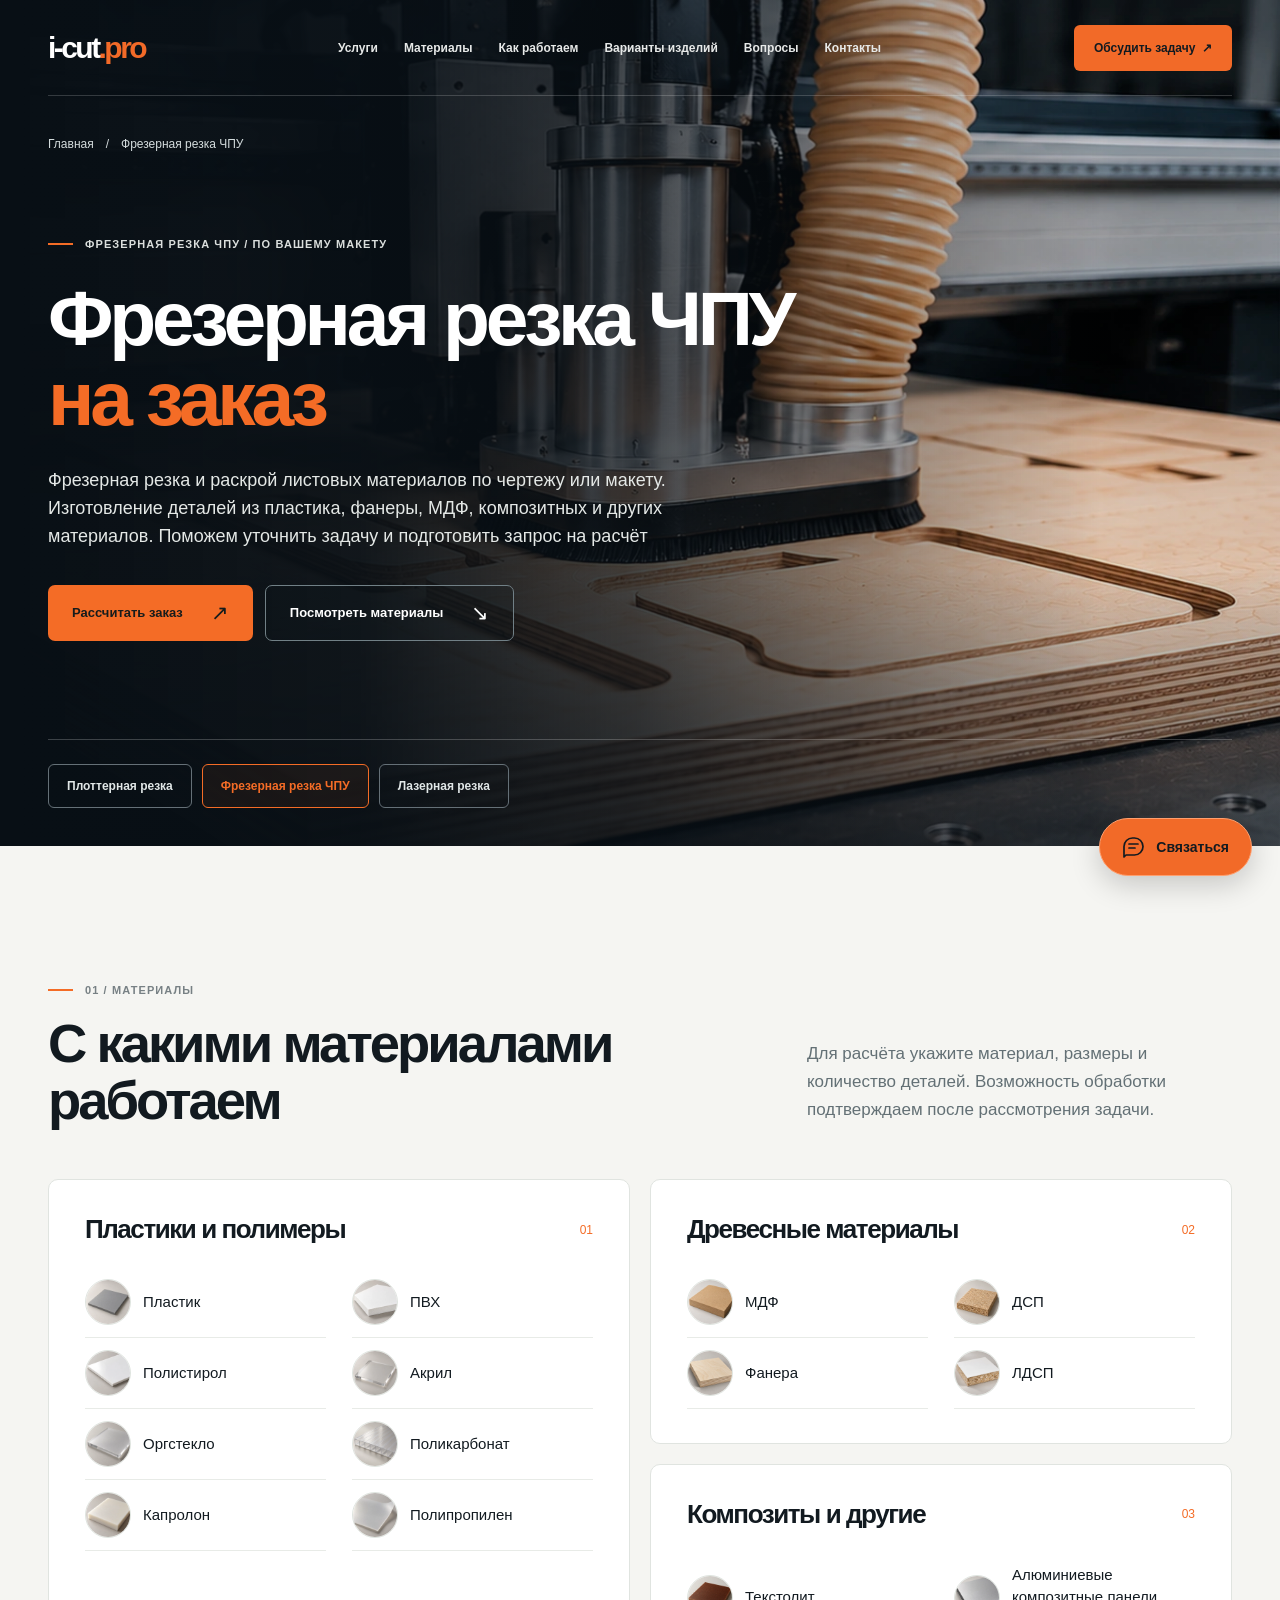
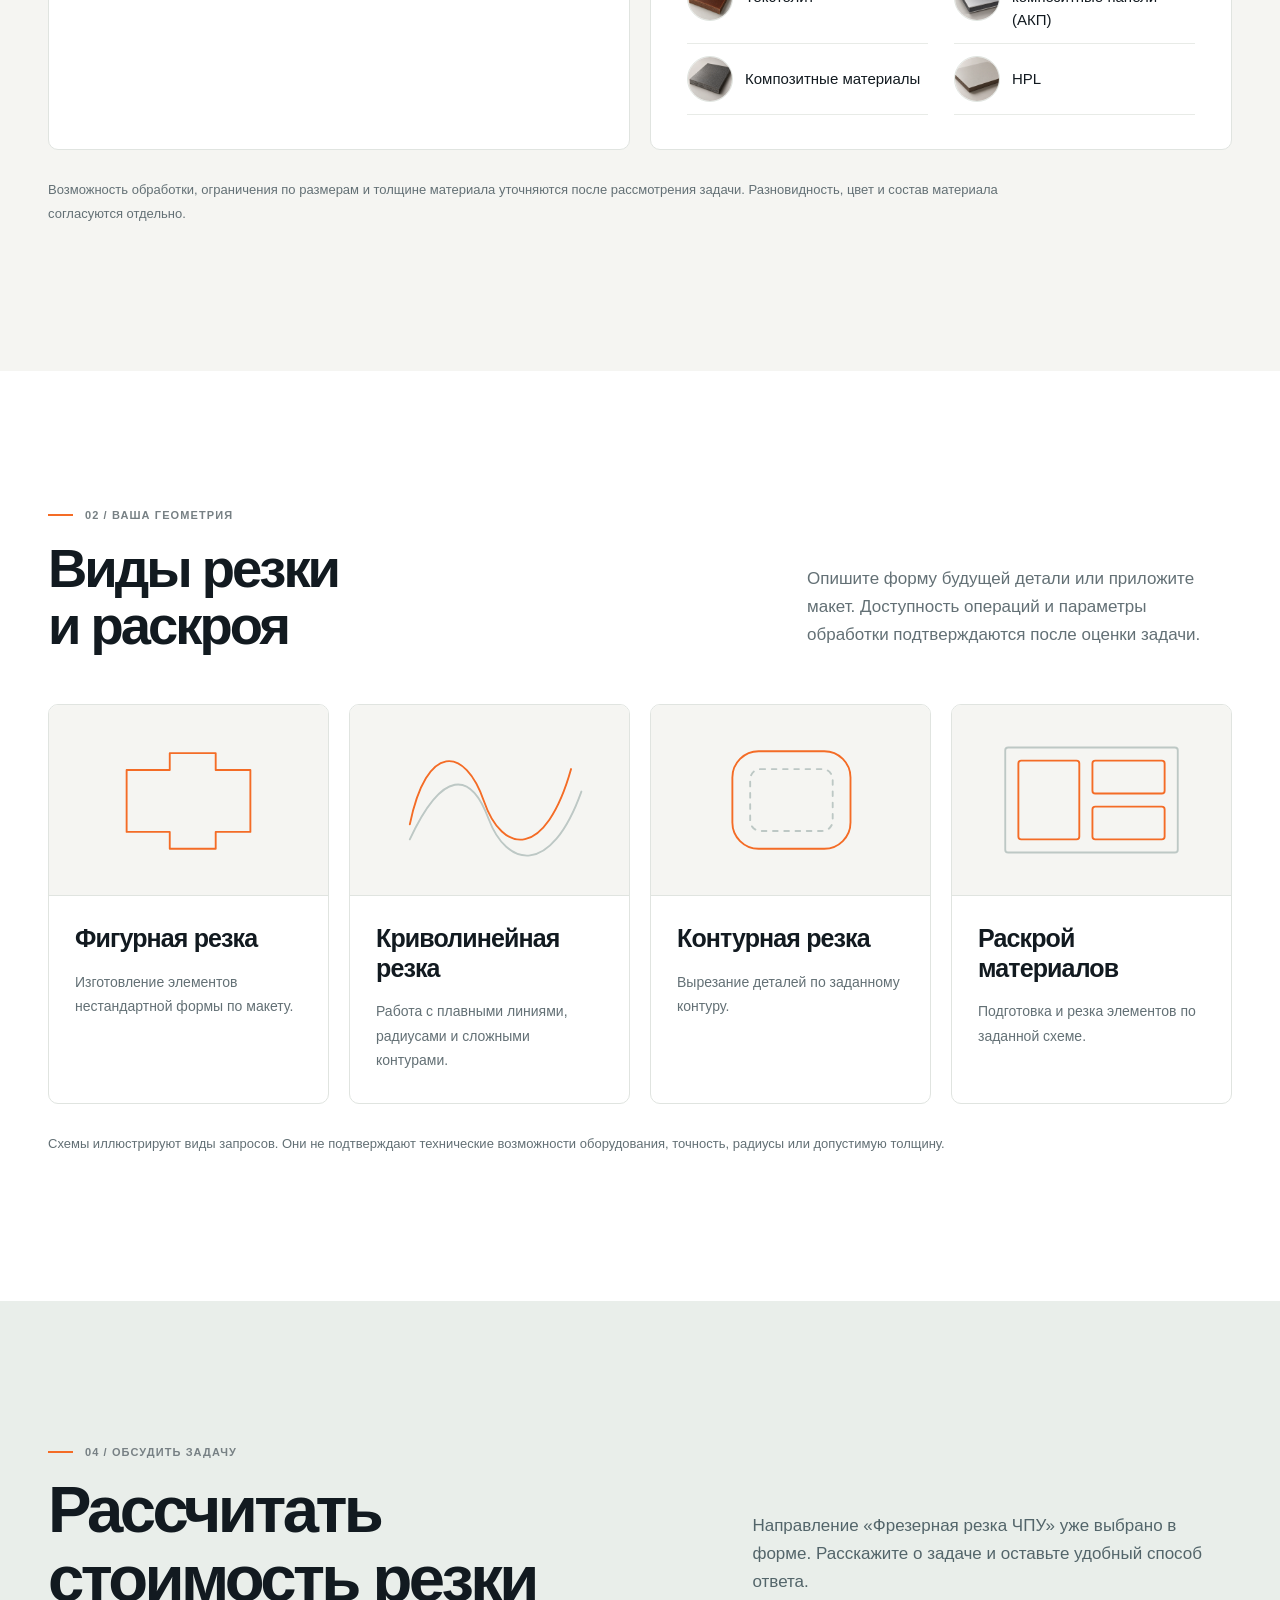
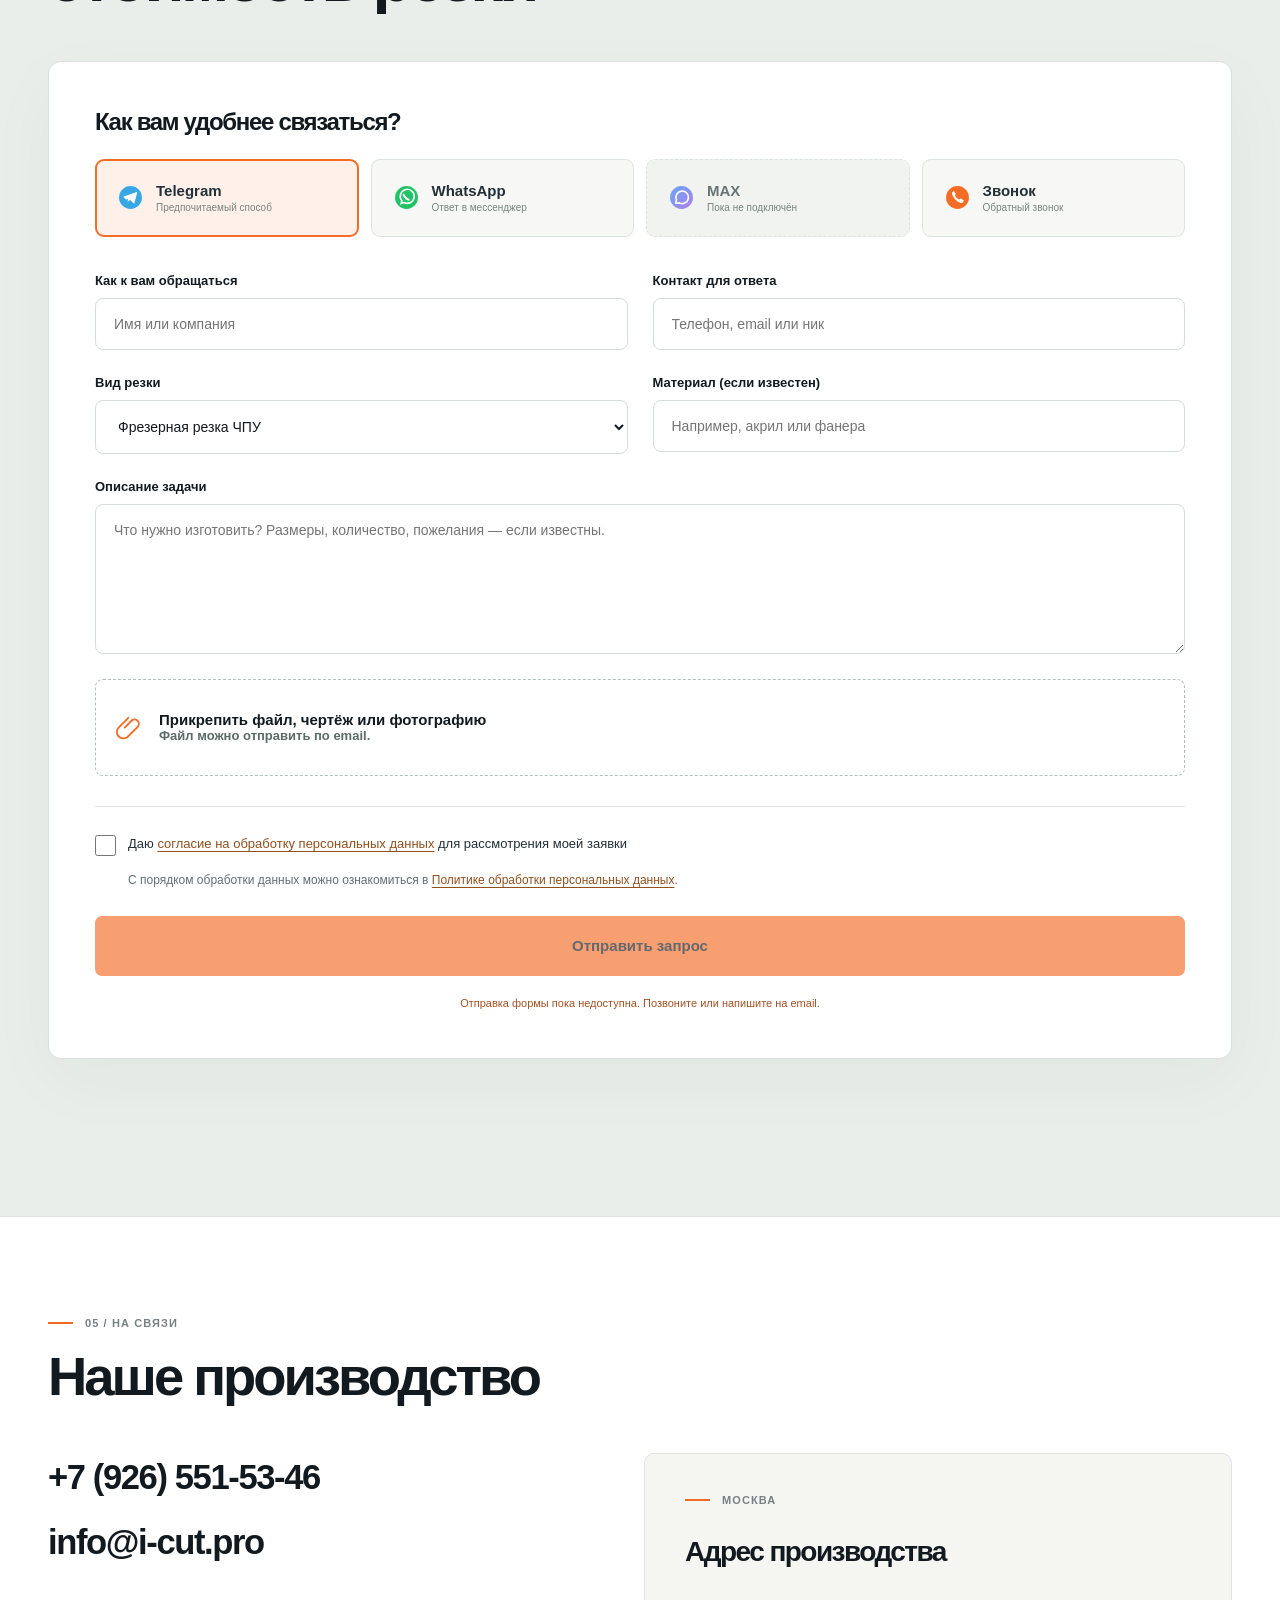
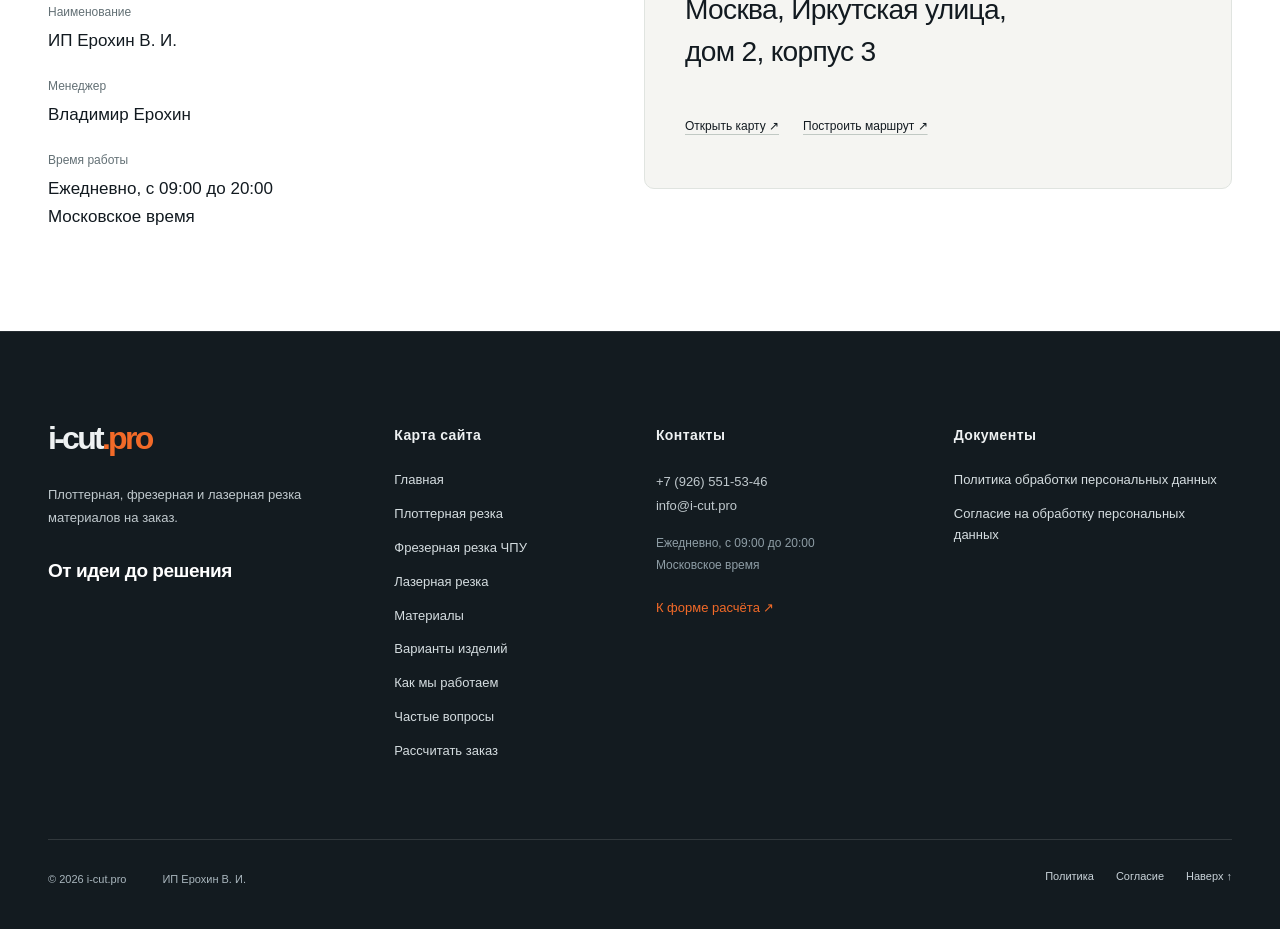
==== commit 1ae96041: "Update preview: compact high-resolution galleries, address card and simplified service pages" ====
--- a/cnc-milling.html
+++ b/cnc-milling.html
@@ -11,22 +11,18 @@
 <link rel="canonical" href="https://i-cut.pro/cnc-milling.html">
 -->
 <link rel="icon" href="data:,">
-<link rel="stylesheet" href="v3.css?v=preview-20261103-2">
-<link rel="stylesheet" href="legal.css?v=preview-20261103-2">
-<link rel="stylesheet" href="site-chrome.css?v=preview-20261103-2">
-<link rel="stylesheet" href="sticky-images.css?v=preview-20261103-2">
-<link rel="stylesheet" href="technology-pages.css?v=preview-20261103-2">
-<script src="v3.js?v=preview-20261103-2" defer></script>
-<script src="legal-ui.js?v=preview-20261103-2" defer></script>
-<script src="sticky-header.js?v=preview-20261103-2" defer></script>
-<script src="analytics-config.js?v=preview-20261103-2" defer></script>
-<script src="analytics.js?v=preview-20261103-2" defer></script>
-<link rel="stylesheet" href="portfolio-modal.css?v=preview-20261103-2">
-<script src="portfolio-config.js?v=preview-20261103-2" defer></script>
-<script src="portfolio-data.js?v=preview-20261103-2" defer></script>
-<script src="portfolio-modal.js?v=preview-20261103-2" defer></script>
-<script src="inquiry-config.js?v=preview-20261103-2" defer></script>
-<script src="inquiry-form.js?v=preview-20261103-2" defer></script>
+<link rel="stylesheet" href="v3.css?v=preview-20261104-1">
+<link rel="stylesheet" href="legal.css?v=preview-20261104-1">
+<link rel="stylesheet" href="site-chrome.css?v=preview-20261104-1">
+<link rel="stylesheet" href="sticky-images.css?v=preview-20261104-1">
+<link rel="stylesheet" href="technology-pages.css?v=preview-20261104-1">
+<script src="v3.js?v=preview-20261104-1" defer></script>
+<script src="legal-ui.js?v=preview-20261104-1" defer></script>
+<script src="sticky-header.js?v=preview-20261104-1" defer></script>
+<script src="analytics-config.js?v=preview-20261104-1" defer></script>
+<script src="analytics.js?v=preview-20261104-1" defer></script>
+<script src="inquiry-config.js?v=preview-20261104-1" defer></script>
+<script src="inquiry-form.js?v=preview-20261104-1" defer></script>
 </head>
 <body class="technology-page technology-page--milling">
 <a class="skip-link" href="#main">К содержанию</a>
@@ -35,18 +31,17 @@
 <picture class="technology-visual"><source media="(max-width: 767px)" srcset="assets/images/services/cards/milling.webp"><img src="assets/images/services/banners/milling.webp" width="2400" height="900" alt="Сгенерированная иллюстрация: фрезерный станок с пылеотсасывающей щёткой на фанере" fetchpriority="high" decoding="async"></picture>
 <div class="shell">
 <header class="header">
-      <a class="logo" href="index.html?v=preview-20261103-2#top" aria-label="i-cut.pro">i-cut<span>.pro</span></a>
+      <a class="logo" href="index.html?v=preview-20261104-1#top" aria-label="i-cut.pro">i-cut<span>.pro</span></a>
       <button class="menu-button" type="button" aria-expanded="false" aria-controls="site-nav" aria-label="Открыть меню">Меню ☰</button>
-      <nav id="site-nav" class="nav-links" aria-label="Основная навигация"><a href="index.html?v=preview-20261103-2#services">Услуги</a><a href="#materials">Материалы</a><a href="index.html?v=preview-20261103-2#process">Как работаем</a><a href="#portfolio">Варианты изделий</a><a href="index.html?v=preview-20261103-2#faq">Вопросы</a><a href="#production">Контакты</a></nav>
+      <nav id="site-nav" class="nav-links" aria-label="Основная навигация"><a href="index.html?v=preview-20261104-1#services">Услуги</a><a href="#materials">Материалы</a><a href="index.html?v=preview-20261104-1#process">Как работаем</a><a href="index.html?v=preview-20261104-1#portfolio">Варианты изделий</a><a href="index.html?v=preview-20261104-1#faq">Вопросы</a><a href="#production">Контакты</a></nav>
       <a class="nav-cta" href="#contact">Обсудить задачу &nbsp;↗</a>
     </header>
-<nav class="breadcrumbs" aria-label="Хлебные крошки"><a href="index.html?v=preview-20261103-2">Главная</a><span aria-hidden="true">/</span><span aria-current="page">Фрезерная резка ЧПУ</span></nav>
+<nav class="breadcrumbs" aria-label="Хлебные крошки"><a href="index.html?v=preview-20261104-1">Главная</a><span aria-hidden="true">/</span><span aria-current="page">Фрезерная резка ЧПУ</span></nav>
 <div class="hero-body"><div class="eyebrow">ФРЕЗЕРНАЯ РЕЗКА ЧПУ / ПО ВАШЕМУ МАКЕТУ</div><h1>Фрезерная резка ЧПУ<br><span>на заказ</span></h1><p class="hero-lede">Фрезерная резка и раскрой листовых материалов по чертежу или макету. Изготовление деталей из пластика, фанеры, МДФ, композитных и других материалов. Поможем уточнить задачу и подготовить запрос на расчёт</p><div class="hero-actions"><a class="btn btn-orange" href="#contact">Рассчитать заказ <span class="arrow">↗</span></a><a class="btn btn-outline-dark" href="#materials">Посмотреть материалы <span class="arrow">↘</span></a></div></div>
-<div class="hero-bottom"><nav class="technology-links" aria-label="Технологии резки"><a href="plotter-cutting.html?v=preview-20261103-2">Плоттерная резка</a><a href="cnc-milling.html?v=preview-20261103-2" aria-current="page">Фрезерная резка ЧПУ</a><a href="laser-cutting.html?v=preview-20261103-2">Лазерная резка</a></nav></div>
+<div class="hero-bottom"><nav class="technology-links" aria-label="Технологии резки"><a href="plotter-cutting.html?v=preview-20261104-1">Плоттерная резка</a><a href="cnc-milling.html?v=preview-20261104-1" aria-current="page">Фрезерная резка ЧПУ</a><a href="laser-cutting.html?v=preview-20261104-1">Лазерная резка</a></nav></div>
 </div></section>
 <section class="section technology-materials" id="materials"><div class="shell"><div class="section-top"><div><div class="eyebrow">01 / МАТЕРИАЛЫ</div><h2>С какими материалами работаем</h2></div><p>Для расчёта укажите материал, размеры и количество деталей. Возможность обработки подтверждаем после рассмотрения задачи.</p></div><div class="material-groups material-groups--three"><article class="material-group"><div class="group-top"><h3>Пластики и полимеры</h3><span class="group-mark">01</span></div><ul class="material-list"><li data-material><img class="material-thumb" src="assets/material-thumbs/plastic.webp" width="512" height="512" alt="Сгенерированный образец: пластик" loading="lazy" decoding="async"><span class="material-name">Пластик</span></li><li data-material><img class="material-thumb" src="assets/material-thumbs/pvc.webp" width="512" height="512" alt="Сгенерированный образец: пвх" loading="lazy" decoding="async"><span class="material-name">ПВХ</span></li><li data-material><img class="material-thumb" src="assets/material-thumbs/polystyrene.webp" width="512" height="512" alt="Сгенерированный образец: полистирол" loading="lazy" decoding="async"><span class="material-name">Полистирол</span></li><li data-material><img class="material-thumb" src="assets/material-thumbs/acrylic.webp" width="512" height="512" alt="Сгенерированный образец: акрил" loading="lazy" decoding="async"><span class="material-name">Акрил</span></li><li data-material><img class="material-thumb" src="assets/material-thumbs/plexiglass.webp" width="512" height="512" alt="Сгенерированный образец: оргстекло" loading="lazy" decoding="async"><span class="material-name">Оргстекло</span></li><li data-material><img class="material-thumb" src="assets/material-thumbs/polycarbonate.webp" width="512" height="512" alt="Сгенерированный образец: поликарбонат" loading="lazy" decoding="async"><span class="material-name">Поликарбонат</span></li><li data-material><img class="material-thumb" src="assets/material-thumbs/caprolon.webp" width="512" height="512" alt="Сгенерированный образец: капролон" loading="lazy" decoding="async"><span class="material-name">Капролон</span></li><li data-material><img class="material-thumb" src="assets/material-thumbs/polypropylene.webp" width="512" height="512" alt="Сгенерированный образец: полипропилен" loading="lazy" decoding="async"><span class="material-name">Полипропилен</span></li></ul></article><article class="material-group"><div class="group-top"><h3>Древесные материалы</h3><span class="group-mark">02</span></div><ul class="material-list"><li data-material><img class="material-thumb" src="assets/material-thumbs/mdf.webp" width="512" height="512" alt="Сгенерированный образец: мдф" loading="lazy" decoding="async"><span class="material-name">МДФ</span></li><li data-material><img class="material-thumb" src="assets/material-thumbs/chipboard.webp" width="512" height="512" alt="Сгенерированный образец: дсп" loading="lazy" decoding="async"><span class="material-name">ДСП</span></li><li data-material><img class="material-thumb" src="assets/material-thumbs/plywood.webp" width="512" height="512" alt="Сгенерированный образец: фанера" loading="lazy" decoding="async"><span class="material-name">Фанера</span></li><li data-material><img class="material-thumb" src="assets/material-thumbs/ldsp.webp" width="512" height="512" alt="Сгенерированный образец: лдсп" loading="lazy" decoding="async"><span class="material-name">ЛДСП</span></li></ul></article><article class="material-group"><div class="group-top"><h3>Композиты и другие</h3><span class="group-mark">03</span></div><ul class="material-list"><li data-material><img class="material-thumb" src="assets/material-thumbs/textolite.webp" width="512" height="512" alt="Сгенерированный образец: текстолит" loading="lazy" decoding="async"><span class="material-name">Текстолит</span></li><li data-material><img class="material-thumb" src="assets/material-thumbs/acp.webp" width="512" height="512" alt="Сгенерированный образец: алюминиевые композитные панели (акп)" loading="lazy" decoding="async"><span class="material-name">Алюминиевые композитные панели (АКП)</span></li><li data-material><img class="material-thumb" src="assets/material-thumbs/composites.webp" width="512" height="512" alt="Сгенерированный образец: композитные материалы" loading="lazy" decoding="async"><span class="material-name">Композитные материалы</span></li><li data-material><img class="material-thumb" src="assets/material-thumbs/hpl.webp" width="512" height="512" alt="Сгенерированный образец: hpl" loading="lazy" decoding="async"><span class="material-name">HPL</span></li></ul></article></div><p class="technology-footnote">Возможность обработки, ограничения по размерам и толщине материала уточняются после рассмотрения задачи. Разновидность, цвет и состав материала согласуются отдельно.</p></div></section>
 <section class="section" id="cutting-types"><div class="shell"><div class="section-top"><div><div class="eyebrow">02 / ВАША ГЕОМЕТРИЯ</div><h2>Виды резки<br>и раскроя</h2></div><p>Опишите форму будущей детали или приложите макет. Доступность операций и параметры обработки подтверждаются после оценки задачи.</p></div><div class="cutting-grid"><article class="cutting-card"><div class="cutting-visual"><svg viewBox="0 0 240 160" aria-hidden="true" stroke="#f46c26" stroke-width="2"><path d="M54 114V48h46V30h49v18h37v66h-37v18h-49v-18Z"/></svg></div><div class="cutting-copy"><h3>Фигурная резка</h3><p>Изготовление элементов нестандартной формы по макету.</p></div></article><article class="cutting-card"><div class="cutting-visual"><svg viewBox="0 0 240 160" aria-hidden="true" stroke="#f46c26" stroke-width="2"><path d="M35 106C53 18 94 23 114 81S180 143 207 47"/><path d="M35 122C70 47 100 49 119 100S185 163 218 71" stroke="#bdc8c5"/></svg></div><div class="cutting-copy"><h3>Криволинейная резка</h3><p>Работа с плавными линиями, радиусами и сложными контурами.</p></div></article><article class="cutting-card"><div class="cutting-visual"><svg viewBox="0 0 240 160" aria-hidden="true" stroke="#f46c26" stroke-width="2"><rect x="58" y="28" width="126" height="104" rx="28"/><rect x="77" y="47" width="88" height="66" rx="11" stroke-dasharray="5 7" stroke="#bdc8c5"/></svg></div><div class="cutting-copy"><h3>Контурная резка</h3><p>Вырезание деталей по заданному контуру.</p></div></article><article class="cutting-card"><div class="cutting-visual"><svg viewBox="0 0 240 160" aria-hidden="true" stroke="#f46c26" stroke-width="2"><rect x="28" y="24" width="184" height="112" rx="3" stroke="#bdc8c5"/><rect x="42" y="38" width="65" height="84" rx="3"/><rect x="121" y="38" width="77" height="35" rx="3"/><rect x="121" y="87" width="77" height="35" rx="3"/></svg></div><div class="cutting-copy"><h3>Раскрой материалов</h3><p>Подготовка и резка элементов по заданной схеме.</p></div></article></div><p class="technology-footnote">Схемы иллюстрируют виды запросов. Они не подтверждают технические возможности оборудования, точность, радиусы или допустимую толщину.</p></div></section>
-<section class="section technology-portfolio" id="portfolio" data-demo-portfolio><div class="shell"><div class="section-top"><div><div class="eyebrow">03 / ВАРИАНТЫ ИЗДЕЛИЙ</div><h2>Варианты изделий</h2></div><p>От отдельных деталей до фигурных элементов и раскроя листовых материалов. Показываем возможные варианты изготовления — конкретное решение зависит от материала, размеров и задачи.</p></div><div class="portfolio-grid"><article class="project-card" data-portfolio-card="milling-gallery-demo"><div class="project-picture"><svg viewBox="0 0 100 100" fill="none" stroke="currentColor" stroke-width="1" aria-hidden="true"><rect x="13" y="13" width="74" height="74" rx="5" stroke-dasharray="4 5"/><path d="M25 70 44 48 56 59 69 40 79 70Z"/><circle cx="33" cy="32" r="5"/></svg></div><div class="project-body"><h3>Фигурные элементы</h3><p>Элементы нестандартной формы по вашему макету.</p><button type="button" class="portfolio-open" data-portfolio-open="milling-gallery-demo" aria-haspopup="dialog" aria-controls="portfolio-dialog">Открыть пример <span aria-hidden="true">↗</span></button></div></article><article class="project-card" data-portfolio-card="milling-single-demo"><div class="project-picture"><svg viewBox="0 0 100 100" fill="none" stroke="currentColor" stroke-width="1" aria-hidden="true"><rect x="13" y="13" width="74" height="74" rx="5" stroke-dasharray="4 5"/><path d="M25 70 44 48 56 59 69 40 79 70Z"/><circle cx="33" cy="32" r="5"/></svg></div><div class="project-body"><h3>Элементы макета</h3><p>Отдельные детали для компоновки изделия.</p><button type="button" class="portfolio-open" data-portfolio-open="milling-single-demo" aria-haspopup="dialog" aria-controls="portfolio-dialog">Открыть пример <span aria-hidden="true">↗</span></button></div></article><article class="project-card" data-portfolio-card="milling-empty-demo"><div class="project-picture"><svg viewBox="0 0 100 100" fill="none" stroke="currentColor" stroke-width="1" aria-hidden="true"><rect x="13" y="13" width="74" height="74" rx="5" stroke-dasharray="4 5"/><path d="M25 70 44 48 56 59 69 40 79 70Z"/><circle cx="33" cy="32" r="5"/></svg></div><div class="project-body"><h3>Контур изделия</h3><p>Вырезание изделия по заданному контуру.</p><button type="button" class="portfolio-open" data-portfolio-open="milling-empty-demo" aria-haspopup="dialog" aria-controls="portfolio-dialog">Открыть пример <span aria-hidden="true">↗</span></button></div></article></div></div></section>
 <section class="contact" id="contact"><div class="shell"><div class="contact-head"><div><div class="eyebrow">04 / ОБСУДИТЬ ЗАДАЧУ</div><h2>Рассчитать<br>стоимость резки</h2></div><p>Направление «Фрезерная резка ЧПУ» уже выбрано в форме. Расскажите о задаче и оставьте удобный способ ответа.</p></div><form method="dialog" class="contact-form" aria-label="Форма запроса расчёта" aria-describedby="demo-status">
       <div class="form-top"><h3>Как вам удобнее связаться?</h3></div>
       <input type="hidden" name="preferred_method" value="Telegram">
@@ -67,8 +62,8 @@
         <label class="attachment full" aria-disabled="true"><svg viewBox="0 0 24 24" aria-hidden="true"><path d="M8 12.5 14.5 6a4 4 0 0 1 5.5 5.8l-9.4 9.4a6 6 0 0 1-8.4-8.5l9.2-9.2" fill="none" stroke="#f46c26" stroke-width="1.7" stroke-linecap="round"/></svg><span><strong>Прикрепить файл, чертёж или фотографию</strong><br>Файл можно отправить по email.</span><input type="file" name="file" disabled aria-describedby="demo-status"></label>
       </div>
       <div class="consent-block">
-        <div class="consent-row"><input id="personal-data-agreement" type="checkbox" name="personal_data_consent" value="accepted" required><label for="personal-data-agreement">Даю <a href="personal-data-consent.html?v=preview-20261103-2" target="_blank" rel="noopener">согласие на обработку персональных данных</a> для рассмотрения моей заявки</label></div>
-        <p class="consent-policy">С порядком обработки данных можно ознакомиться в <a href="privacy.html?v=preview-20261103-2" target="_blank" rel="noopener">Политике обработки персональных данных</a>.</p>
+        <div class="consent-row"><input id="personal-data-agreement" type="checkbox" name="personal_data_consent" value="accepted" required><label for="personal-data-agreement">Даю <a href="personal-data-consent.html?v=preview-20261104-1" target="_blank" rel="noopener">согласие на обработку персональных данных</a> для рассмотрения моей заявки</label></div>
+        <p class="consent-policy">С порядком обработки данных можно ознакомиться в <a href="privacy.html?v=preview-20261104-1" target="_blank" rel="noopener">Политике обработки персональных данных</a>.</p>
         
         <input type="hidden" name="consent_document_version" value="draft-2026-10-24-v1">
       </div>
@@ -82,11 +77,11 @@
 <div class="production-address-card"><div class="eyebrow">Москва</div><h3>Адрес производства</h3><address>Москва, Иркутская улица,<br>дом 2, корпус 3</address><div class="production-map-links"><a href="https://yandex.ru/maps/213/moscow/house/irkutskaya_ulitsa_2k3/Z04YcQ9oS0UAQFtvfXRwdH5mYg==/" target="_blank" rel="noopener noreferrer">Открыть карту ↗</a><a href="https://yandex.ru/maps/?rtext=~55.815256%2C37.788207&amp;rtt=auto" target="_blank" rel="noopener noreferrer">Построить маршрут ↗</a></div></div></div></div></section>
 </main>
 <footer class="site-footer"><div class="shell"><div class="footer-grid">
-<section class="footer-company" aria-label="Компания"><a class="logo" href="index.html?v=preview-20261103-2#top" aria-label="i-cut.pro — главная">i-cut<span>.pro</span></a><p>Плоттерная, фрезерная и лазерная резка материалов на заказ.</p><p class="footer-slogan">От идеи до решения</p></section>
-<nav class="footer-nav" aria-label="Карта сайта"><h2>Карта сайта</h2><a href="index.html?v=preview-20261103-2#top">Главная</a><a href="plotter-cutting.html?v=preview-20261103-2">Плоттерная резка</a><a href="cnc-milling.html?v=preview-20261103-2">Фрезерная резка ЧПУ</a><a href="laser-cutting.html?v=preview-20261103-2">Лазерная резка</a><a href="index.html?v=preview-20261103-2#materials">Материалы</a><a href="index.html?v=preview-20261103-2#portfolio">Варианты изделий</a><a href="index.html?v=preview-20261103-2#process">Как мы работаем</a><a href="index.html?v=preview-20261103-2#faq">Частые вопросы</a><a href="#contact">Рассчитать заказ</a></nav>
+<section class="footer-company" aria-label="Компания"><a class="logo" href="index.html?v=preview-20261104-1#top" aria-label="i-cut.pro — главная">i-cut<span>.pro</span></a><p>Плоттерная, фрезерная и лазерная резка материалов на заказ.</p><p class="footer-slogan">От идеи до решения</p></section>
+<nav class="footer-nav" aria-label="Карта сайта"><h2>Карта сайта</h2><a href="index.html?v=preview-20261104-1#top">Главная</a><a href="plotter-cutting.html?v=preview-20261104-1">Плоттерная резка</a><a href="cnc-milling.html?v=preview-20261104-1">Фрезерная резка ЧПУ</a><a href="laser-cutting.html?v=preview-20261104-1">Лазерная резка</a><a href="index.html?v=preview-20261104-1#materials">Материалы</a><a href="index.html?v=preview-20261104-1#portfolio">Варианты изделий</a><a href="index.html?v=preview-20261104-1#process">Как мы работаем</a><a href="index.html?v=preview-20261104-1#faq">Частые вопросы</a><a href="#contact">Рассчитать заказ</a></nav>
 <section class="footer-contacts" aria-labelledby="footer-contacts-title"><h2 id="footer-contacts-title">Контакты</h2><p><a href="tel:+79265515346">+7 (926) 551-53-46</a><br><a href="mailto:info@i-cut.pro">info@i-cut.pro</a></p><p class="footer-muted">Ежедневно, с 09:00 до 20:00<br>Московское время</p><a class="footer-inquiry" href="#contact">К форме расчёта ↗</a></section>
-<nav class="footer-documents" aria-label="Документы"><h2>Документы</h2><a href="privacy.html?v=preview-20261103-2">Политика обработки персональных данных</a><a href="personal-data-consent.html?v=preview-20261103-2">Согласие на обработку персональных данных</a></nav>
-</div><div class="footer-bottom"><p>© 2026 i-cut.pro</p><p>ИП Ерохин В. И.</p><div><a href="privacy.html?v=preview-20261103-2">Политика</a><a href="personal-data-consent.html?v=preview-20261103-2">Согласие</a><a href="#top">Наверх ↑</a></div></div></div></footer>
+<nav class="footer-documents" aria-label="Документы"><h2>Документы</h2><a href="privacy.html?v=preview-20261104-1">Политика обработки персональных данных</a><a href="personal-data-consent.html?v=preview-20261104-1">Согласие на обработку персональных данных</a></nav>
+</div><div class="footer-bottom"><p>© 2026 i-cut.pro</p><p>ИП Ерохин В. И.</p><div><a href="privacy.html?v=preview-20261104-1">Политика</a><a href="personal-data-consent.html?v=preview-20261104-1">Согласие</a><a href="#top">Наверх ↑</a></div></div></div></footer>
 
 
 <aside class="quick-contact" aria-label="Быстрая связь">
@@ -94,6 +89,9 @@
     <div class="quick-heading"><h2 id="quick-title">Обсудим вашу задачу</h2><button class="quick-close" type="button" aria-label="Закрыть меню связи">×</button></div>
     <p>Позвоните или напишите нам.</p>
     <div class="quick-options">
+      <a href="https://t.me/+79265515346" target="_blank" rel="noopener noreferrer"><span class="quick-dot telegram" aria-hidden="true"><svg viewBox="0 0 24 24"><circle cx="12" cy="12" r="11" fill="#37A8E5"/><path d="M5 11.3 18.6 6.5 15.6 18l-4.1-3.6-2.3 2 .6-4 7.2-4.3-9 6Z" fill="#fff"/></svg></span><span>Telegram<small>Открыть Telegram</small></span><span aria-hidden="true">↗</span></a>
+      <a href="https://wa.me/79265515346" target="_blank" rel="noopener noreferrer"><span class="quick-dot whatsapp" aria-hidden="true"><svg viewBox="0 0 24 24"><circle cx="12" cy="12" r="11" fill="#20C466"/><path d="M6.8 17.8l.8-2.6a6.7 6.7 0 1 1 2 1.6z" fill="none" stroke="#fff" stroke-width="1.5"/><path d="M9.2 9.4c.8 2.3 2.4 3.9 4.8 4.7" fill="none" stroke="#fff" stroke-width="1.9" stroke-linecap="round"/></svg></span><span>WhatsApp<small>Открыть WhatsApp</small></span><span aria-hidden="true">↗</span></a>
+      <button class="quick-unavailable" type="button" disabled aria-label="MAX — ссылка пока не указана"><span class="quick-dot max" aria-hidden="true"><svg viewBox="0 0 24 24"><defs><linearGradient id="max-quick-gradient" x1="0" y1="0" x2="1" y2="1"><stop stop-color="#237cff"/><stop offset="1" stop-color="#8a42e8"/></linearGradient></defs><circle cx="12" cy="12" r="11" fill="url(#max-quick-gradient)"/><path d="M6.5 17.5 7.1 14a6 6 0 1 1 3 3.2Z" fill="none" stroke="#fff" stroke-width="1.6" stroke-linejoin="round"/></svg></span><span>MAX<small>Ссылка пока не указана</small></span></button>
       <a href="tel:+79265515346"><span class="quick-dot phone" aria-hidden="true">☎</span><span>Позвонить<small>+7 (926) 551-53-46</small></span><span aria-hidden="true">↗</span></a>
       <a href="mailto:info@i-cut.pro"><span class="quick-dot email" aria-hidden="true">@</span><span>Написать на email<small>info@i-cut.pro</small></span><span aria-hidden="true">↗</span></a>
     </div>
--- a/site-chrome.css
+++ b/site-chrome.css
@@ -19,6 +19,10 @@
 :is(.home-page,.technology-page) .footer-contacts a{text-underline-offset:4px;text-decoration:none}
 
 :is(.home-page,.technology-page) .quick-dot.email{background:#131B20;border:1px solid #586970}
+:is(.home-page,.technology-page) .quick-dot svg{display:block;width:32px;height:32px}
+:is(.home-page,.technology-page) .quick-panel:not([hidden]){animation:quick-panel-in .16s ease-out;transform-origin:bottom right}
+@keyframes quick-panel-in{from{opacity:0;transform:translateY(6px)}to{opacity:1;transform:translateY(0)}}
+@media(prefers-reduced-motion:reduce){:is(.home-page,.technology-page) .quick-panel:not([hidden]){animation:none}}
 .production-address-card{min-width:0;border:1px solid var(--line);border-radius:10px;background:var(--ground);padding:40px}
 .production-address-card h3{font-size:28px;line-height:1.25;margin:28px 0 20px}
 .production-address-card address{font-style:normal;font-size:clamp(23px,2.2vw,32px);line-height:1.5;letter-spacing:-.025em;overflow-wrap:anywhere}
